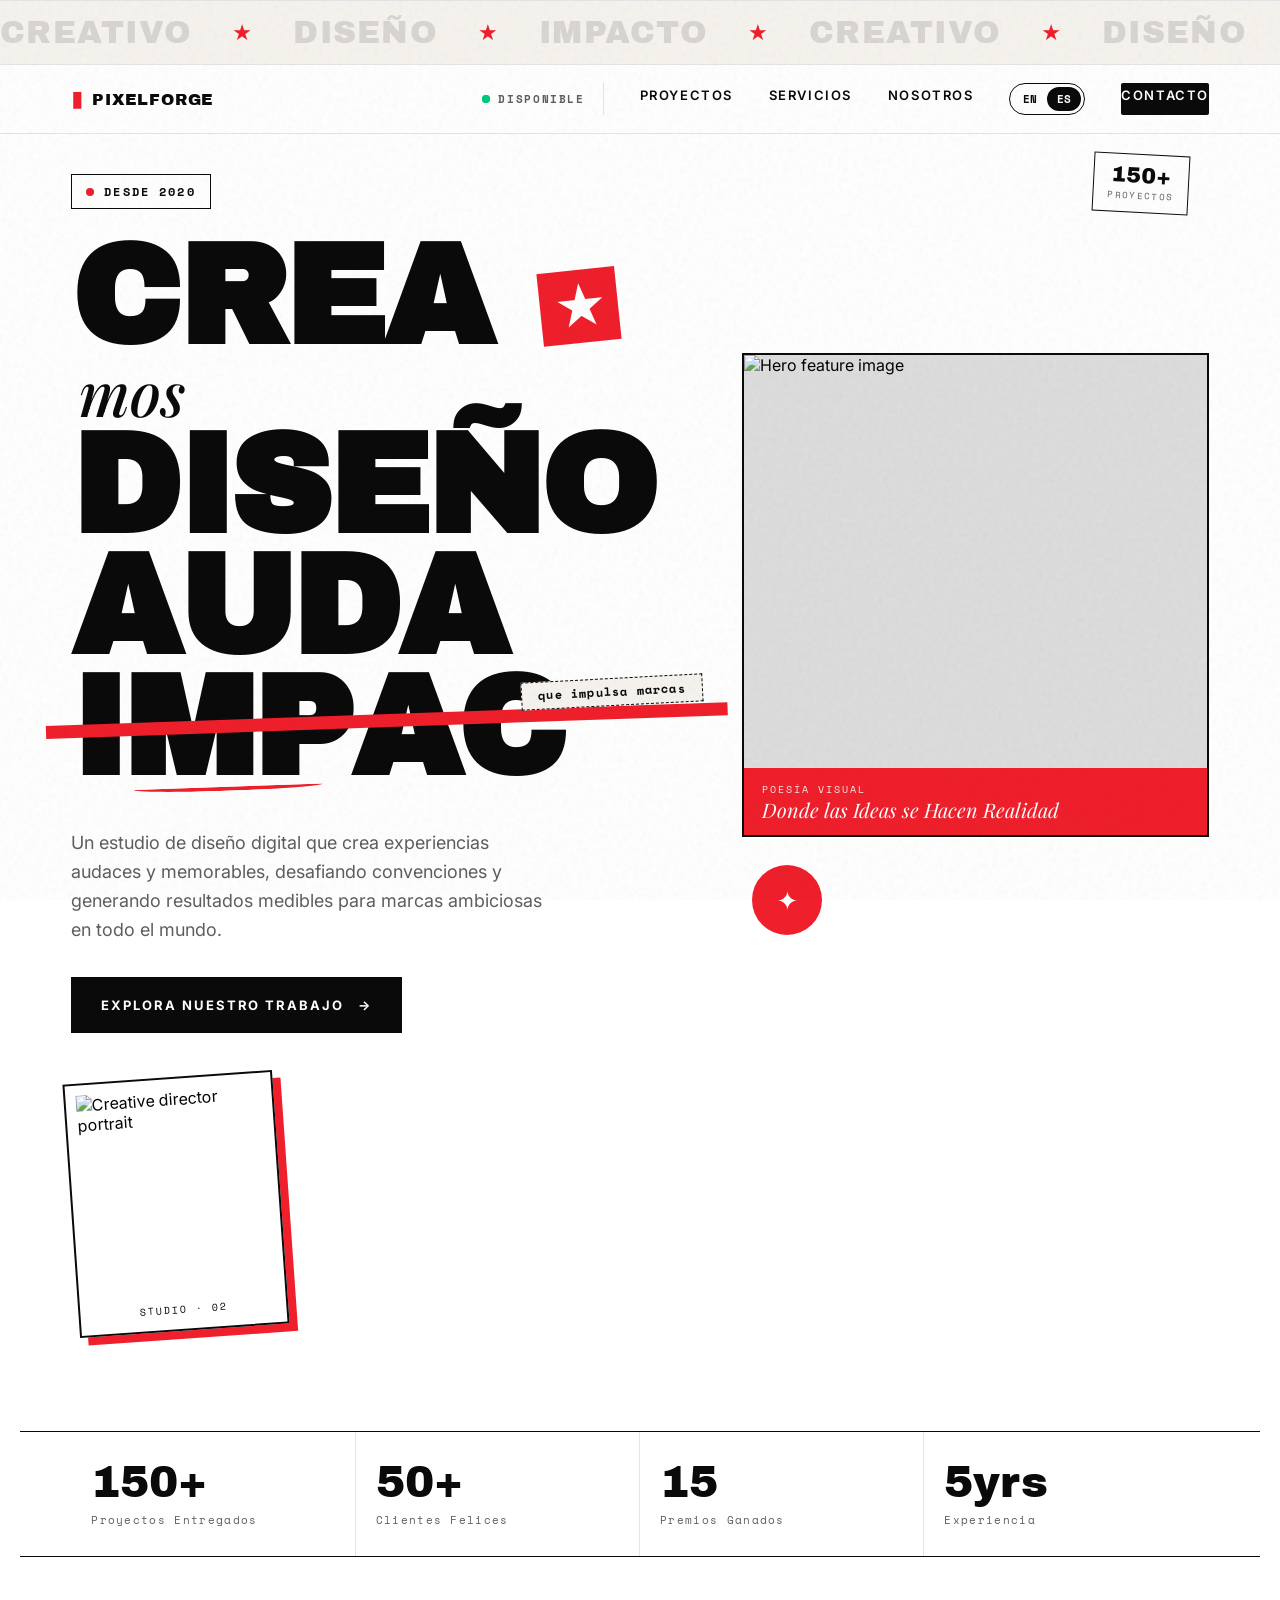
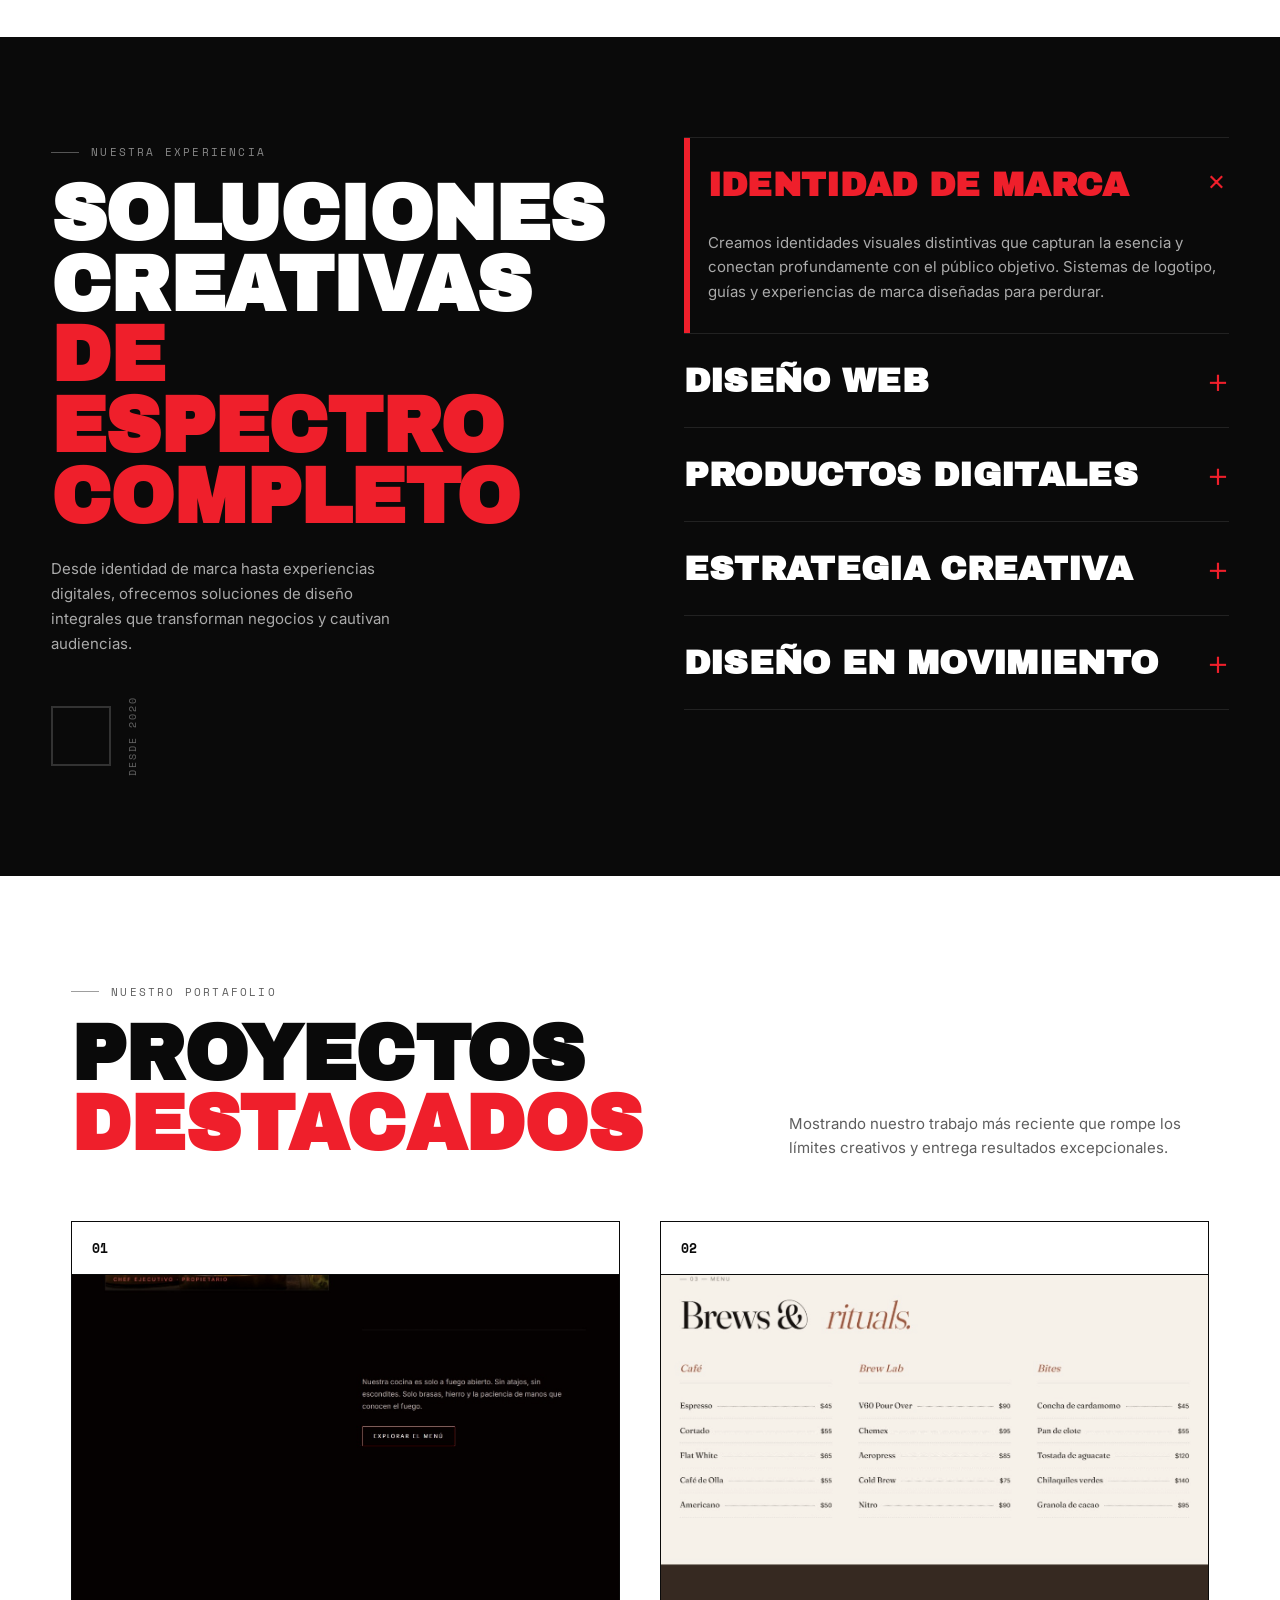
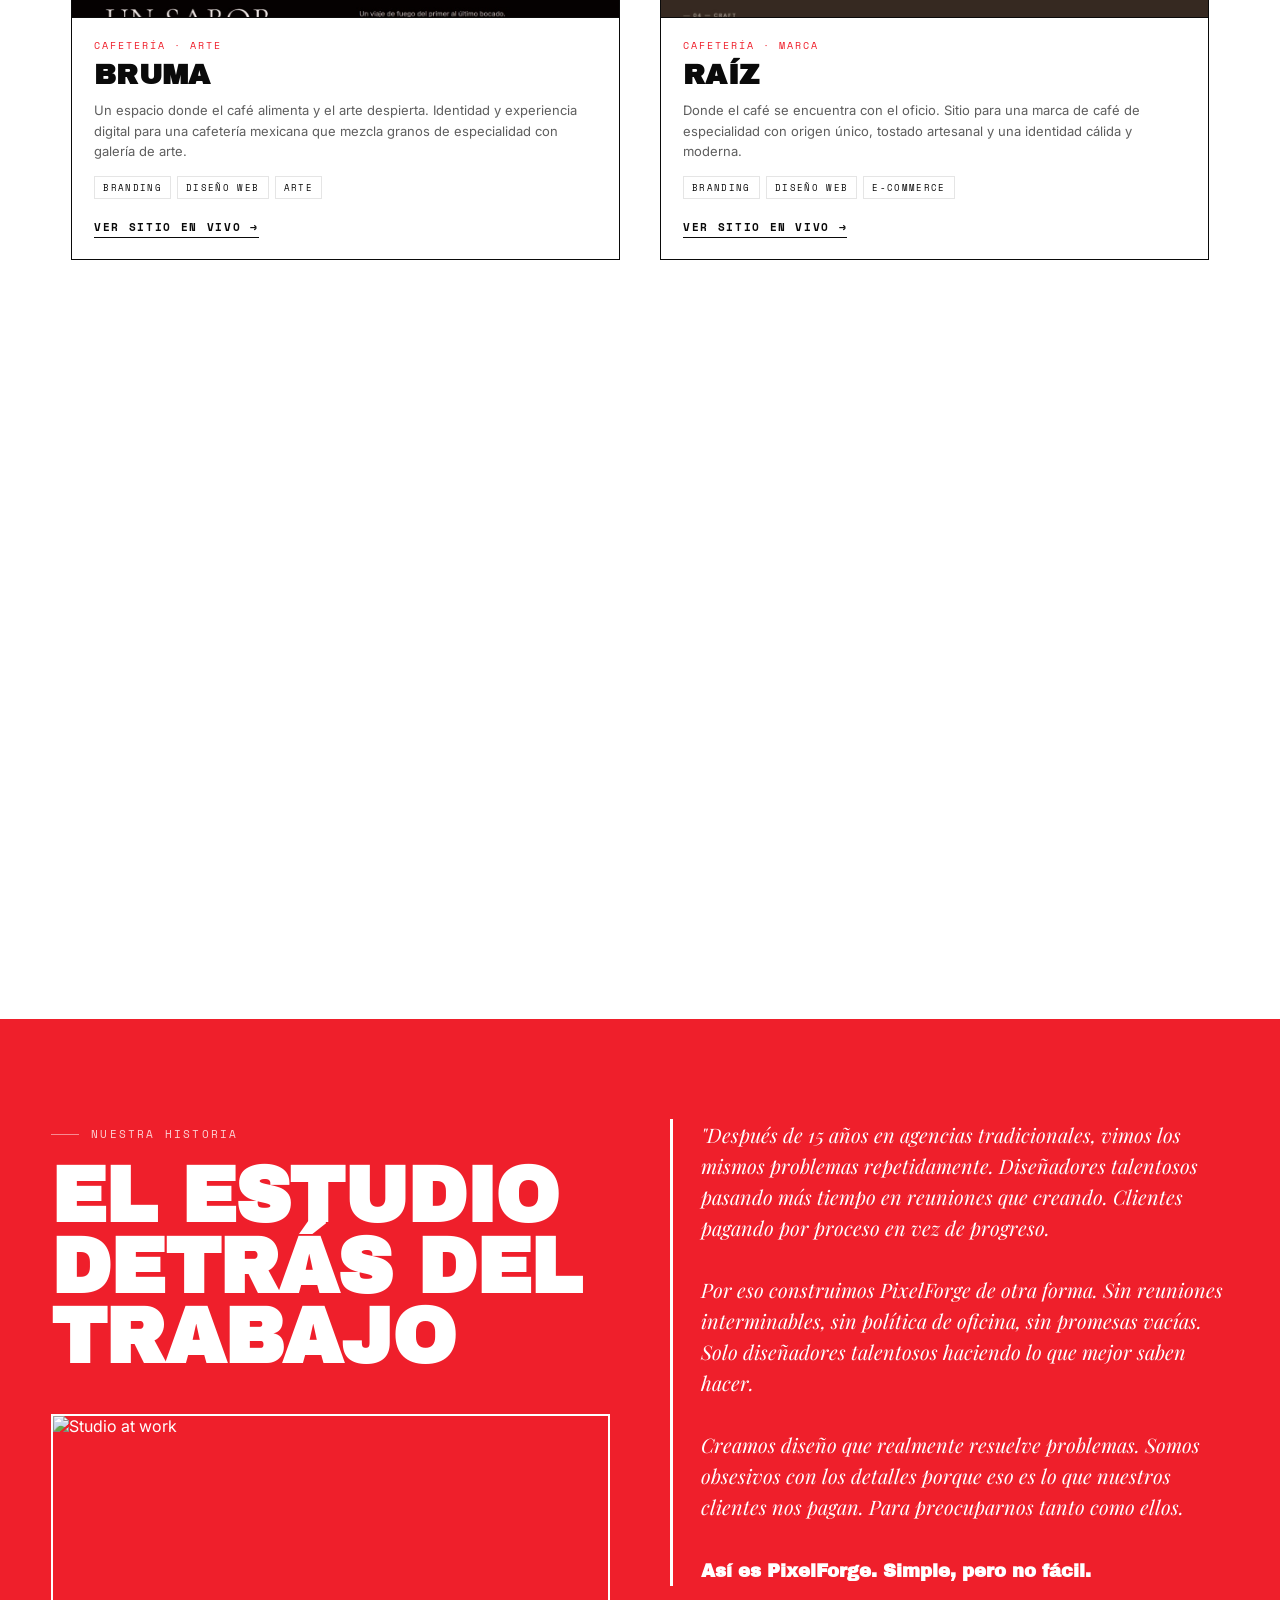
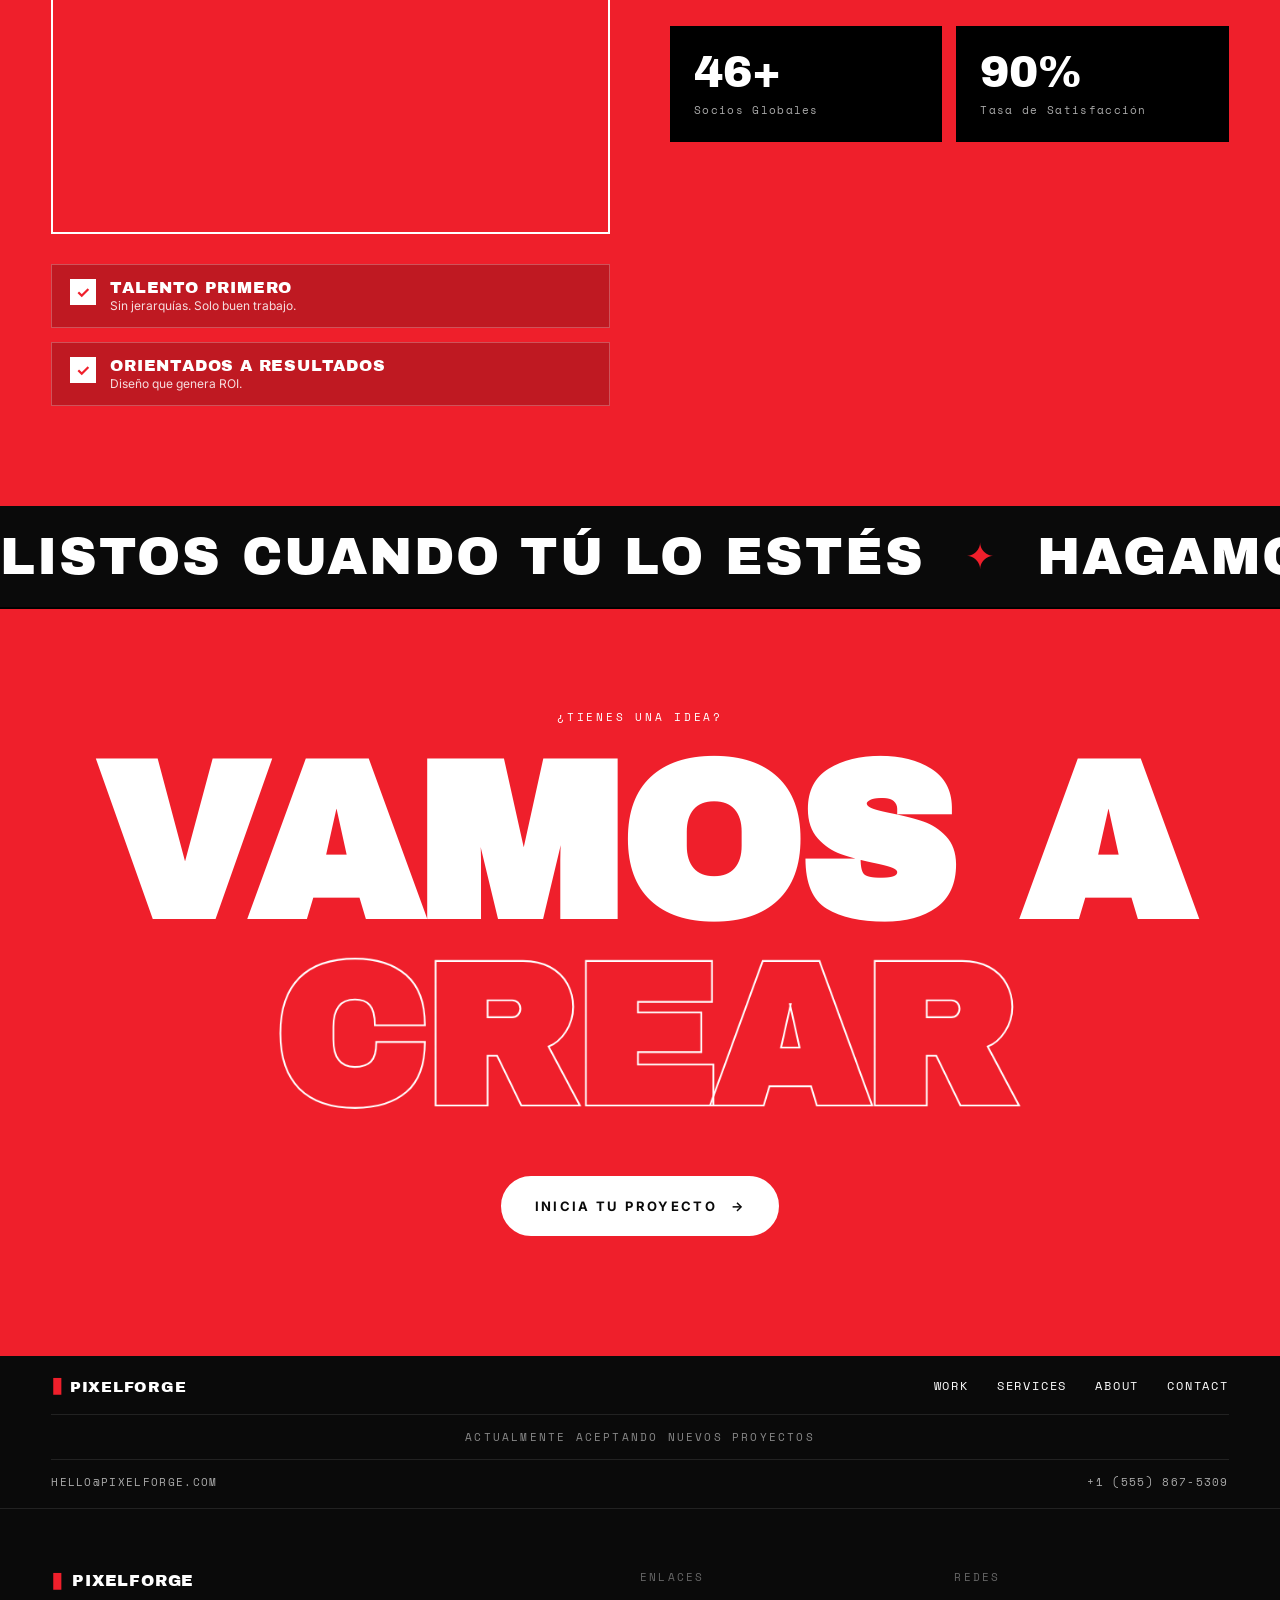
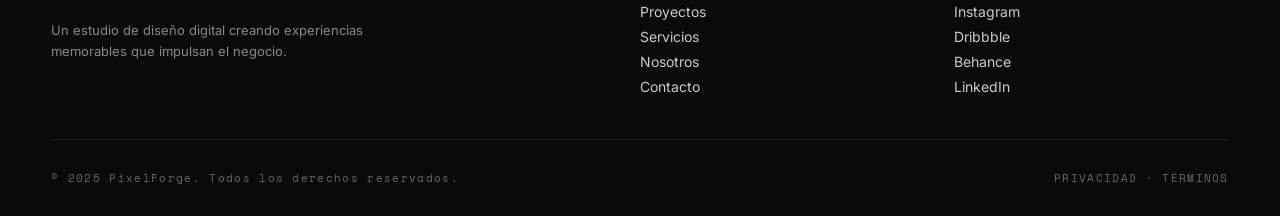
==== index.html @ 3b8f78fb "Use uploaded project images and add RAÍZ as 4th project Replaces thum.io screenshot URLs with the lo" ====
<!DOCTYPE html>
<html lang="es" translate="no">
<head>
  <meta charset="UTF-8" />
  <meta name="viewport" content="width=device-width, initial-scale=1.0" />
  <meta name="google" content="notranslate" />
  <title>PixelForge — Diseño Audaz, Impacto Real</title>
  <meta name="description" content="Un estudio de diseño digital que crea experiencias audaces y memorables, desafiando convenciones y generando resultados medibles para marcas ambiciosas en todo el mundo." />
  <link rel="preconnect" href="https://fonts.googleapis.com" />
  <link rel="preconnect" href="https://fonts.gstatic.com" crossorigin />
  <link href="https://fonts.googleapis.com/css2?family=Archivo+Black&family=Inter:wght@400;500;600;700&family=Playfair+Display:ital,wght@1,400;1,500&family=Space+Mono:wght@400;700&display=swap" rel="stylesheet" />
  <link rel="stylesheet" href="styles.css" />
</head>
<body>

  <!-- Custom cursor -->
  <div class="cursor-dot" aria-hidden="true"></div>
  <div class="cursor-ring" aria-hidden="true"></div>

  <!-- Grain overlay -->
  <div class="grain" aria-hidden="true"></div>

  <!-- Scroll progress bar -->
  <div class="scroll-progress" aria-hidden="true"></div>

  <!-- ============ MARQUEE BANNER ============ -->
  <div class="marquee">
    <div class="marquee-track">
      <span data-i18n="marquee.w1">CREATIVO</span><span class="star">★</span>
      <span data-i18n="marquee.w2">DISEÑO</span><span class="star">★</span>
      <span data-i18n="marquee.w3">IMPACTO</span><span class="star">★</span>
      <span data-i18n="marquee.w1">CREATIVO</span><span class="star">★</span>
      <span data-i18n="marquee.w2">DISEÑO</span><span class="star">★</span>
      <span data-i18n="marquee.w3">IMPACTO</span><span class="star">★</span>
      <span data-i18n="marquee.w1">CREATIVO</span><span class="star">★</span>
      <span data-i18n="marquee.w2">DISEÑO</span><span class="star">★</span>
      <span data-i18n="marquee.w3">IMPACTO</span><span class="star">★</span>
    </div>
  </div>

  <!-- ============ NAV ============ -->
  <header class="nav">
    <div class="nav-inner">
      <a href="#" class="logo">
        <span class="logo-mark">▮</span>
        <span class="logo-text">PIXELFORGE</span>
      </a>
      <nav class="nav-links">
        <span class="nav-status">
          <span class="pulse-dot"></span>
          <span data-i18n="nav.status">DISPONIBLE</span>
        </span>
        <a href="#work" data-i18n="nav.work">PROYECTOS</a>
        <a href="#services" data-i18n="nav.services">SERVICIOS</a>
        <a href="#about" data-i18n="nav.about">NOSOTROS</a>
        <div class="lang-toggle" role="group" aria-label="Language">
          <button class="lang-btn" data-lang="en">EN</button>
          <button class="lang-btn active" data-lang="es">ES</button>
        </div>
        <a href="#contact" class="nav-cta" data-i18n="nav.contact">CONTACTO</a>
      </nav>
    </div>
  </header>

  <!-- ============ HERO ============ -->
  <section class="hero">
    <div class="hero-grid">
      <div class="hero-copy">
        <div class="hero-tag">
          <span class="tag-dot"></span>
          <span data-i18n="hero.tag">DESDE 2020</span>
        </div>
        <h1 class="hero-title">
          <span class="line"><span data-i18n="hero.we">CREA</span> <span class="star-badge">★</span></span>
          <span class="line italic" data-i18n="hero.create">mos</span>
          <span class="line" data-i18n="hero.bold">DISEÑO</span>
          <span class="line"><span data-i18n="hero.desig">AUDA</span><span class="tape" data-i18n="hero.tape">que impulsa marcas</span></span>
          <span class="line strike"><span data-i18n="hero.impac">IMPAC</span><span class="underline-scribble"></span></span>
        </h1>

        <p class="hero-sub" data-i18n="hero.sub">
          Un estudio de diseño digital que crea experiencias
          audaces y memorables, desafiando convenciones y
          generando resultados medibles para marcas ambiciosas.
        </p>

        <a href="#work" class="btn-primary magnetic">
          <span data-i18n="hero.cta">EXPLORA NUESTRO TRABAJO</span>
          <span class="arrow">→</span>
        </a>

        <div class="hero-polaroid">
          <img src="https://images.unsplash.com/photo-1492562080023-ab3db95bfbce?auto=format&fit=crop&w=500&q=80" alt="Creative director portrait" />
          <span class="hero-polaroid-label">STUDIO · 02</span>
        </div>
      </div>

      <aside class="hero-side">
        <div class="projects-badge">
          <div class="badge-num">150+</div>
          <div class="badge-label" data-i18n="hero.badgeLabel">PROYECTOS</div>
        </div>

        <div class="hero-photo">
          <img src="https://i.pinimg.com/736x/0f/5b/7c/0f5b7c4be504f1fc483d20fbd36f1b43.jpg" alt="Hero feature image" />
          <div class="photo-caption">
            <div class="caption-kicker" data-i18n="hero.captionKicker">POESÍA VISUAL</div>
            <div class="caption-title" data-i18n="hero.captionTitle">Donde las Ideas se Hacen Realidad</div>
          </div>
        </div>

        <div class="hero-extras">
          <div class="hero-spin">
            <span class="spin-star">✦</span>
          </div>
        </div>
      </aside>
    </div>
  </section>

  <!-- ============ STATS ============ -->
  <section class="stats">
    <div class="stat">
      <div class="stat-num" data-count="150" data-suffix="+">0+</div>
      <div class="stat-label" data-i18n="stats.projects">Projects Delivered</div>
    </div>
    <div class="stat">
      <div class="stat-num" data-count="50" data-suffix="+">0+</div>
      <div class="stat-label" data-i18n="stats.clients">Happy Clients</div>
    </div>
    <div class="stat">
      <div class="stat-num" data-count="15" data-suffix="">0</div>
      <div class="stat-label" data-i18n="stats.awards">Awards Won</div>
    </div>
    <div class="stat">
      <div class="stat-num" data-count="5" data-suffix="yrs">0yrs</div>
      <div class="stat-label" data-i18n="stats.experience">Experience</div>
    </div>
  </section>

  <!-- ============ SERVICES ============ -->
  <section id="services" class="services">
    <div class="services-grid">
      <div class="services-head">
        <div class="section-label"><span data-i18n="services.kicker">OUR EXPERTISE</span></div>
        <h2 class="services-title">
          <span data-i18n="services.t1">FULL-</span><br/><span data-i18n="services.t2">SPECTRUM</span><br/>
          <span class="red" data-i18n="services.t3">CREATIVE</span><br/>
          <span class="red" data-i18n="services.t4">SOLUTIONS</span>
        </h2>
        <p class="services-intro" data-i18n="services.intro">
          From brand identity to digital experiences, we
          deliver end-to-end design solutions that transform
          businesses and captivate audiences.
        </p>
        <div class="services-decor">
          <div class="decor-box"></div>
          <div class="decor-label" data-i18n="services.since">SINCE 2020</div>
        </div>
      </div>

      <ul class="services-list">
        <li class="service">
          <div class="service-head">
            <h3 data-i18n="service1.name">BRAND IDENTITY</h3>
            <span class="plus">+</span>
          </div>
          <div class="service-body">
            <p data-i18n="service1.body">Creating distinctive visual identities that capture essence and resonate deeply with target audiences. Logo systems, guidelines, and brand experiences built to last.</p>
          </div>
        </li>
        <li class="service">
          <div class="service-head">
            <h3 data-i18n="service2.name">WEB DESIGN</h3>
            <span class="plus">+</span>
          </div>
          <div class="service-body">
            <p data-i18n="service2.body">Designing responsive, user-centric websites that blend aesthetics with seamless functionality. From concept to launch, optimized for every screen and engineered for speed.</p>
          </div>
        </li>
        <li class="service">
          <div class="service-head">
            <h3 data-i18n="service3.name">DIGITAL PRODUCTS</h3>
            <span class="plus">+</span>
          </div>
          <div class="service-body">
            <p data-i18n="service3.body">Building intuitive digital products that solve real problems and delight users at every touchpoint. End-to-end product design from discovery to launch.</p>
          </div>
        </li>
        <li class="service">
          <div class="service-head">
            <h3 data-i18n="service4.name">CREATIVE STRATEGY</h3>
            <span class="plus">+</span>
          </div>
          <div class="service-body">
            <p data-i18n="service4.body">Developing comprehensive strategies that align creative vision with measurable business objectives. Research, positioning, and roadmaps that actually ship.</p>
          </div>
        </li>
        <li class="service">
          <div class="service-head">
            <h3 data-i18n="service5.name">MOTION DESIGN</h3>
            <span class="plus">+</span>
          </div>
          <div class="service-body">
            <p data-i18n="service5.body">Bringing brands to life through dynamic animation and engaging visual storytelling. Microinteractions, brand films, and motion systems with purpose.</p>
          </div>
        </li>
      </ul>
    </div>
  </section>

  <!-- ============ WORK ============ -->
  <section id="work" class="work">
    <div class="work-head">
      <div>
        <div class="section-label dark"><span data-i18n="work.kicker">OUR PORTFOLIO</span></div>
        <h2 class="work-title"><span data-i18n="work.t1">SELECTED</span><br/><span class="red" data-i18n="work.t2">PROJECTS</span></h2>
      </div>
      <p class="work-intro" data-i18n="work.intro">
        Showcasing our latest work that pushed creative
        boundaries and delivered exceptional results.
      </p>
    </div>

    <div class="projects">
      <article class="project">
        <div class="project-index">01</div>
        <div class="project-thumb">
          <img src="bruma.jpeg" alt="BRUMA café y arte" />
        </div>
        <div class="project-meta">
          <div class="project-tags" data-i18n="p1.tags">CAFETERÍA · ARTE</div>
          <h3>BRUMA</h3>
          <p data-i18n="p1.body">Un espacio donde el café alimenta y el arte despierta. Identidad y experiencia digital para una cafetería mexicana que mezcla granos de especialidad con galería de arte.</p>
          <div class="project-chips" data-i18n-chips="p1.chips">
            <span>BRANDING</span><span>DISEÑO WEB</span><span>ARTE</span>
          </div>
          <a href="https://i.pinimg.com/736x/0f/5b/7c/0f5b7c4be504f1fc483d20fbd36f1b43.jpg" target="_blank" rel="noopener" class="view-case" data-i18n="project.viewCase">VER SITIO EN VIVO →</a>
        </div>
      </article>

      <article class="project">
        <div class="project-index">02</div>
        <div class="project-thumb">
          <img src="raiz.jpeg" alt="RAÍZ café de especialidad" />
        </div>
        <div class="project-meta">
          <div class="project-tags" data-i18n="p2.tags">CAFETERÍA · MARCA</div>
          <h3>RAÍZ</h3>
          <p data-i18n="p2.body">Donde el café se encuentra con el oficio. Sitio para una marca de café de especialidad con origen único, tostado artesanal y una identidad cálida y moderna.</p>
          <div class="project-chips" data-i18n-chips="p2.chips">
            <span>BRANDING</span><span>DISEÑO WEB</span><span>E-COMMERCE</span>
          </div>
          <a href="https://coffee-shops-one.vercel.app/" target="_blank" rel="noopener" class="view-case" data-i18n="project.viewCase">VER SITIO EN VIVO →</a>
        </div>
      </article>

      <article class="project">
        <div class="project-index">03</div>
        <div class="project-thumb">
          <img src="vettj.jpeg" alt="VetTJ clínica veterinaria" />
        </div>
        <div class="project-meta">
          <div class="project-tags" data-i18n="p3.tags">VETERINARIA · SALUD</div>
          <h3>VETTJ</h3>
          <p data-i18n="p3.body">La salud que tu mascota merece. Sitio para una clínica veterinaria en Tijuana con reserva de citas, perfiles de doctores y servicios bilingües.</p>
          <div class="project-chips" data-i18n-chips="p3.chips">
            <span>DISEÑO WEB</span><span>UX/UI</span><span>BILINGÜE</span>
          </div>
          <a href="https://vet-template-2.vercel.app/" target="_blank" rel="noopener" class="view-case" data-i18n="project.viewCase">VER SITIO EN VIVO →</a>
        </div>
      </article>

      <article class="project">
        <div class="project-index">04</div>
        <div class="project-thumb">
          <img src="brasa.jpeg" alt="Brasa restaurante mexicano" />
        </div>
        <div class="project-meta">
          <div class="project-tags" data-i18n="p4.tags">RESTAURANTE · GASTRONOMÍA</div>
          <h3>BRASA</h3>
          <p data-i18n="p4.body">Tradición que se encuentra con el fuego. Sitio para un restaurante de cocina mexicana al fuego, con menú, reservas y una identidad oscura y elegante.</p>
          <div class="project-chips" data-i18n-chips="p4.chips">
            <span>BRANDING</span><span>DISEÑO WEB</span><span>MENÚ</span>
          </div>
          <a href="https://restaurant-template-five-woad.vercel.app/" target="_blank" rel="noopener" class="view-case" data-i18n="project.viewCase">VER SITIO EN VIVO →</a>
        </div>
      </article>
    </div>
  </section>

  <!-- ============ ABOUT ============ -->
  <section id="about" class="about">
    <div class="about-grid">
      <div class="about-left">
        <div class="section-label light"><span data-i18n="about.kicker">OUR STORY</span></div>
        <h2 class="about-title" data-i18n-html="about.title">
          THE STUDIO<br/>BEHIND THE<br/>WORK
        </h2>
        <div class="about-image">
          <img src="https://images.unsplash.com/photo-1611224923853-80b023f02d71?auto=format&fit=crop&w=900&q=80" alt="Studio at work" />
        </div>
        <div class="about-badges">
          <div class="about-badge">
            <span class="ab-check">✓</span>
            <div>
              <div class="ab-title" data-i18n="about.b1.title">TALENT FIRST</div>
              <div class="ab-sub" data-i18n="about.b1.sub">No hierarchies. Just good work.</div>
            </div>
          </div>
          <div class="about-badge">
            <span class="ab-check">✓</span>
            <div>
              <div class="ab-title" data-i18n="about.b2.title">RESULTS DRIVEN</div>
              <div class="ab-sub" data-i18n="about.b2.sub">Design that delivers ROI.</div>
            </div>
          </div>
        </div>
      </div>

      <div class="about-right">
        <blockquote class="about-quote" data-i18n-html="about.quote">
          "After 15 years in traditional agencies, we saw the same problems repeatedly. Talented designers spending more time in meetings than creating. Clients paying for process instead of progress.
          <br/><br/>
          So we built PixelForge differently. No endless meetings, no office politics, no pitches that promise everything. Just talented designers doing what they do best.
          <br/><br/>
          We create design that actually solves problems. We're obsessive about the details because that's what our clients pay us for. To care as much as they do.
          <br/><br/>
          <strong>That's the PixelForge way. Simple, but not easy.</strong>
        </blockquote>

        <div class="about-stats">
          <div class="about-stat">
            <div class="as-num" data-count="50" data-suffix="+">0+</div>
            <div class="as-label" data-i18n="about.s1">Global Partners</div>
          </div>
          <div class="about-stat">
            <div class="as-num" data-count="98" data-suffix="%">0%</div>
            <div class="as-label" data-i18n="about.s2">Satisfaction Rate</div>
          </div>
        </div>
      </div>
    </div>
  </section>

  <!-- Secondary marquee -->
  <div class="marquee marquee-dark">
    <div class="marquee-track">
      <span data-i18n="marquee2.w1">READY WHEN YOU ARE</span><span class="star">✦</span>
      <span data-i18n="marquee2.w2">LET'S MAKE SOMETHING</span><span class="star">✦</span>
      <span data-i18n="marquee2.w3">BUILT DIFFERENT</span><span class="star">✦</span>
      <span data-i18n="marquee2.w1">READY WHEN YOU ARE</span><span class="star">✦</span>
      <span data-i18n="marquee2.w2">LET'S MAKE SOMETHING</span><span class="star">✦</span>
      <span data-i18n="marquee2.w3">BUILT DIFFERENT</span><span class="star">✦</span>
    </div>
  </div>

  <!-- ============ CTA ============ -->
  <section id="contact" class="cta">
    <div class="cta-kicker" data-i18n="cta.kicker">GOT AN IDEA?</div>
    <h2 class="cta-title">
      <span data-i18n="cta.w1">LET'S</span><br/>
      <span class="cta-outline" data-i18n="cta.w2">CREATE</span>
    </h2>
    <a href="mailto:hello@pixelforge.com" class="cta-pill magnetic">
      <span data-i18n="cta.btn">START YOUR PROJECT</span>
      <span class="arrow">→</span>
    </a>
  </section>

  <!-- ============ MID-BAR NAV ============ -->
  <div class="midbar">
    <div class="midbar-inner">
      <div class="midbar-logo">
        <span class="logo-mark">▮</span> PIXELFORGE
      </div>
      <div class="midbar-links">
        <a href="#work">WORK</a>
        <a href="#services">SERVICES</a>
        <a href="#about">ABOUT</a>
        <a href="#contact">CONTACT</a>
      </div>
    </div>
    <div class="midbar-sub">
      <span data-i18n="midbar.sub">WE'RE CURRENTLY ACCEPTING NEW PROJECTS</span>
    </div>
    <div class="midbar-meta">
      <span>HELLO@PIXELFORGE.COM</span>
      <span>+1 (555) 867-5309</span>
    </div>
  </div>

  <!-- ============ FOOTER ============ -->
  <footer class="footer">
    <div class="footer-grid">
      <div class="footer-brand">
        <div class="logo"><span class="logo-mark">▮</span> PIXELFORGE</div>
        <p data-i18n="footer.desc">A digital design studio crafting memorable experiences that drive business forward.</p>
      </div>
      <div class="footer-col">
        <h4 data-i18n="footer.links">LINKS</h4>
        <a href="#work" data-i18n="footer.work">Work</a>
        <a href="#services" data-i18n="footer.services">Services</a>
        <a href="#about" data-i18n="footer.about">About</a>
        <a href="#contact" data-i18n="footer.contact">Contact</a>
      </div>
      <div class="footer-col">
        <h4 data-i18n="footer.social">SOCIAL</h4>
        <a href="#">Instagram</a>
        <a href="#">Dribbble</a>
        <a href="#">Behance</a>
        <a href="#">LinkedIn</a>
      </div>
    </div>
    <div class="footer-bottom">
      <span data-i18n="footer.copy">© 2025 PixelForge. All rights reserved.</span>
      <span data-i18n="footer.legal">PRIVACY · TERMS</span>
    </div>
  </footer>

  <script src="script.js"></script>
</body>
</html>
---- styles.css ----
/* ========= RESET & TOKENS ========= */
*, *::before, *::after { box-sizing: border-box; }
html, body { margin: 0; padding: 0; }

:root {
  --bg: #ffffff;
  --ink: #0a0a0a;
  --ink-2: #1a1a1a;
  --muted: #5e5e5e;
  --line: #e5e5e5;
  --red: #ef1f2b;
  --red-dark: #c91621;
  --black: #0a0a0a;
  --cream: #f6f3ee;

  --f-display: "Archivo Black", Impact, system-ui, sans-serif;
  --f-serif: "Playfair Display", Georgia, serif;
  --f-body: "Inter", system-ui, -apple-system, sans-serif;
  --f-mono: "Space Mono", ui-monospace, monospace;

  --container: 1240px;
  --pad: clamp(20px, 4vw, 64px);
}

body {
  font-family: var(--f-body);
  color: var(--ink);
  background: var(--bg);
  -webkit-font-smoothing: antialiased;
  text-rendering: optimizeLegibility;
  overflow-x: hidden;
}

::selection { background: var(--red); color: #fff; }

/* ========= GRAIN OVERLAY ========= */
.grain {
  pointer-events: none;
  position: fixed;
  inset: 0;
  z-index: 9998;
  opacity: 0.08;
  mix-blend-mode: multiply;
  background-image: url("data:image/svg+xml,%3Csvg viewBox='0 0 200 200' xmlns='http://www.w3.org/2000/svg'%3E%3Cfilter id='n'%3E%3CfeTurbulence type='fractalNoise' baseFrequency='0.9' numOctaves='3' stitchTiles='stitch'/%3E%3C/filter%3E%3Crect width='100%25' height='100%25' filter='url(%23n)'/%3E%3C/svg%3E");
}

/* ========= CUSTOM CURSOR ========= */
.cursor-dot,
.cursor-ring {
  position: fixed;
  top: 0; left: 0;
  pointer-events: none;
  z-index: 9999;
  transform: translate(-50%, -50%);
  transition: opacity 0.2s;
  opacity: 0;
}
.cursor-dot {
  width: 6px; height: 6px;
  background: var(--red);
  border-radius: 50%;
  transition: width 0.2s, height 0.2s, background 0.2s, opacity 0.2s;
}
.cursor-ring {
  width: 36px; height: 36px;
  border: 1.5px solid var(--ink);
  border-radius: 50%;
  transition: transform 0.15s ease-out, width 0.25s, height 0.25s, border-color 0.25s, background 0.25s, opacity 0.2s;
}
body.cursor-ready .cursor-dot,
body.cursor-ready .cursor-ring { opacity: 1; }
.cursor-ring.is-hover {
  width: 60px; height: 60px;
  background: rgba(239, 31, 43, 0.08);
  border-color: var(--red);
  mix-blend-mode: multiply;
}
.cursor-ring.is-dark { border-color: #fff; }
@media (hover: none), (pointer: coarse) {
  .cursor-dot, .cursor-ring { display: none; }
}

/* ========= SCROLL PROGRESS ========= */
.scroll-progress {
  position: fixed;
  top: 0; left: 0;
  height: 3px;
  width: 0%;
  background: var(--red);
  z-index: 10000;
  transition: width 0.1s linear;
}

img { max-width: 100%; display: block; }
a { color: inherit; text-decoration: none; }
button { font-family: inherit; cursor: pointer; }

/* ========= MARQUEE ========= */
.marquee {
  background: var(--cream);
  overflow: hidden;
  border-bottom: 1px solid var(--line);
  border-top: 1px solid var(--line);
  padding: 14px 0;
}
.marquee-dark {
  background: var(--black);
  border: none;
  padding: 22px 0;
}
.marquee-dark .marquee-track {
  color: #fff;
  font-size: 52px;
  animation-duration: 40s;
}
.marquee-dark .marquee-track .star { color: var(--red); font-size: 36px; }
.marquee-track {
  display: flex;
  gap: 40px;
  white-space: nowrap;
  animation: scroll 30s linear infinite;
  font-family: var(--f-display);
  font-size: 32px;
  letter-spacing: 0.04em;
  color: rgba(10, 10, 10, 0.12);
  will-change: transform;
}
.marquee-track .star { color: var(--red); font-size: 22px; align-self: center; }
@keyframes scroll {
  from { transform: translateX(0); }
  to { transform: translateX(-50%); }
}

/* ========= NAV ========= */
.nav {
  position: sticky;
  top: 0;
  background: var(--bg);
  z-index: 100;
  border-bottom: 1px solid var(--line);
}
.nav-inner {
  max-width: var(--container);
  margin: 0 auto;
  padding: 18px var(--pad);
  display: flex;
  align-items: center;
  justify-content: space-between;
}
.logo {
  display: inline-flex;
  align-items: center;
  gap: 8px;
  font-family: var(--f-display);
  font-size: 16px;
  letter-spacing: 0.05em;
}
.logo-mark { color: var(--red); font-size: 22px; line-height: 1; }
.nav-links {
  display: flex;
  gap: 36px;
  font-size: 13px;
  font-weight: 600;
  letter-spacing: 0.12em;
}
.nav-links a { position: relative; padding: 4px 0; }
.nav-links a:not(.nav-cta):hover::after {
  content: "";
  position: absolute;
  left: 0; right: 0; bottom: -2px;
  height: 2px; background: var(--red);
}
.nav-cta {
  background: var(--ink);
  color: #fff;
  padding: 10px 18px;
  border-radius: 2px;
  transition: background 0.2s;
}
.nav-cta:hover { background: var(--red); }
.nav-status {
  display: inline-flex;
  align-items: center;
  gap: 8px;
  font-family: var(--f-mono);
  font-size: 11px;
  letter-spacing: 0.15em;
  color: var(--muted);
  padding-right: 18px;
  border-right: 1px solid var(--line);
}
.lang-toggle {
  display: inline-flex;
  align-items: center;
  gap: 0;
  border: 1.5px solid var(--ink);
  padding: 3px;
  border-radius: 999px;
  font-family: var(--f-mono);
  font-size: 11px;
  letter-spacing: 0.12em;
  background: #fff;
  cursor: pointer;
  transition: transform 0.2s;
}
.lang-toggle:hover { transform: scale(1.05); }
.lang-btn {
  background: transparent;
  border: none;
  color: var(--ink);
  padding: 4px 10px;
  border-radius: 999px;
  font: inherit;
  cursor: pointer;
  transition: background 0.25s, color 0.25s;
}
.lang-btn.active {
  background: var(--ink);
  color: #fff;
}
.pulse-dot {
  width: 8px; height: 8px;
  background: #00c97e;
  border-radius: 50%;
  position: relative;
  flex-shrink: 0;
}
.pulse-dot::after {
  content: "";
  position: absolute;
  inset: 0;
  border-radius: 50%;
  background: #00c97e;
  animation: pulse 2s infinite;
}
@keyframes pulse {
  0% { transform: scale(1); opacity: 0.8; }
  100% { transform: scale(2.6); opacity: 0; }
}

/* ========= HERO ========= */
.hero {
  padding: 40px var(--pad) 100px;
  max-width: var(--container);
  margin: 0 auto;
  position: relative;
}
.hero-grid {
  display: grid;
  grid-template-columns: minmax(0, 1.15fr) minmax(0, 0.85fr);
  gap: 40px;
  align-items: start;
}
.hero-copy {
  position: relative;
  z-index: 2;
  min-width: 0;
}
.hero-tag {
  display: inline-flex;
  align-items: center;
  gap: 10px;
  border: 1px solid var(--ink);
  padding: 8px 14px;
  font-family: var(--f-mono);
  font-size: 12px;
  letter-spacing: 0.18em;
  margin-bottom: 28px;
  font-weight: 700;
}
.tag-dot {
  width: 8px; height: 8px;
  background: var(--red);
  border-radius: 50%;
  display: inline-block;
}
.hero-title {
  font-family: var(--f-display);
  font-size: clamp(64px, 11vw, 158px);
  line-height: 0.86;
  letter-spacing: -0.025em;
  margin: 0 0 40px;
  color: var(--ink);
  overflow-wrap: break-word;
  word-break: normal;
}
.hero-title .line { display: block; position: relative; }
.hero-title .italic {
  font-family: var(--f-serif);
  font-style: italic;
  font-weight: 500;
  font-size: 0.44em;
  margin-left: 0.12em;
  color: var(--ink);
  line-height: 1.1;
  letter-spacing: 0;
}
.star-badge {
  display: inline-block;
  background: var(--red);
  color: #fff;
  font-size: 0.42em;
  padding: 0.12em 0.24em;
  margin-left: 0.12em;
  vertical-align: middle;
  line-height: 1;
  transform: rotate(-6deg);
}
.tape {
  display: inline-block;
  position: absolute;
  top: 108%;
  right: 0;
  background: var(--cream);
  padding: 6px 16px;
  font-family: var(--f-mono);
  font-size: 12px;
  letter-spacing: 0.1em;
  transform: rotate(-3deg);
  border: 1px dashed var(--ink);
  white-space: nowrap;
  font-weight: 700;
  z-index: 3;
  line-height: 1.2;
}
.strike { position: relative; }
.strike::after {
  content: "";
  position: absolute;
  left: -4%;
  right: -4%;
  top: 48%;
  height: 0.09em;
  min-height: 8px;
  background: var(--red);
  transform: rotate(-2deg);
  z-index: 1;
}
.underline-scribble {
  position: absolute;
  left: 10%;
  bottom: -4%;
  width: 30%;
  height: 8px;
  border-bottom: 4px solid var(--red);
  border-radius: 50%;
  transform: rotate(-2deg);
}
.hero-sub {
  max-width: 480px;
  font-size: 18px;
  line-height: 1.6;
  color: var(--muted);
  margin: 0 0 32px;
}
.btn-primary {
  display: inline-flex;
  align-items: center;
  gap: 14px;
  background: var(--ink);
  color: #fff;
  padding: 18px 28px;
  font-weight: 700;
  font-size: 13px;
  letter-spacing: 0.15em;
  border: 2px solid var(--ink);
  position: relative;
  overflow: hidden;
  transition: color 0.3s, border-color 0.3s;
  z-index: 1;
}
.btn-primary::before {
  content: "";
  position: absolute;
  inset: 0;
  background: var(--red);
  transform: translateY(100%);
  transition: transform 0.35s cubic-bezier(.2,.8,.2,1);
  z-index: -1;
}
.btn-primary:hover { border-color: var(--red); }
.btn-primary:hover::before { transform: translateY(0); }
.btn-primary .arrow { transition: transform 0.25s cubic-bezier(.2,.8,.2,1); }
.btn-primary:hover .arrow { transform: translateX(6px) rotate(-3deg); }

/* ===== Hero Right ===== */
.hero-side {
  position: relative;
  display: grid;
  grid-template-columns: 1fr;
  gap: 24px;
  padding-bottom: 40px;
}
.projects-badge {
  position: absolute;
  top: -20px;
  right: 20px;
  z-index: 3;
  background: #fff;
  border: 1.5px solid var(--ink);
  padding: 10px 14px;
  text-align: center;
  transform: rotate(3deg);
}
.badge-num {
  font-family: var(--f-display);
  font-size: 22px;
  line-height: 1;
}
.badge-label {
  font-family: var(--f-mono);
  font-size: 9px;
  letter-spacing: 0.15em;
  margin-top: 2px;
  color: var(--muted);
}
.hero-photo {
  position: relative;
  border: 2px solid var(--ink);
  overflow: hidden;
  background: #ddd;
  margin-top: clamp(80px, 14vw, 180px);
}
.hero-photo img {
  width: 100%;
  height: 480px;
  object-fit: cover;
  filter: grayscale(0.15) contrast(1.05);
  animation: kenBurns 14s ease-in-out infinite alternate;
}
@keyframes kenBurns {
  from { transform: scale(1) translate(0, 0); }
  to { transform: scale(1.06) translate(-1%, -1%); }
}
.photo-caption {
  position: absolute;
  bottom: 0;
  left: 0;
  right: 0;
  background: var(--red);
  color: #fff;
  padding: 14px 18px;
}
.caption-kicker {
  font-family: var(--f-mono);
  font-size: 10px;
  letter-spacing: 0.2em;
  opacity: 0.9;
  margin-bottom: 2px;
}
.caption-title {
  font-family: var(--f-serif);
  font-style: italic;
  font-size: 20px;
  line-height: 1.1;
}
.hero-extras {
  display: flex;
  align-items: flex-end;
  gap: 20px;
  padding-left: 10px;
  margin-top: 4px;
}
.hero-thumb {
  width: 150px;
  height: 190px;
  border: 2px solid var(--ink);
  transform: rotate(-5deg);
  overflow: hidden;
  background: #eee;
  box-shadow: 6px 6px 0 var(--ink);
  flex-shrink: 0;
}
.hero-thumb img { width: 100%; height: 100%; object-fit: cover; }
.hero-spin {
  width: 70px;
  height: 70px;
  background: var(--red);
  border-radius: 50%;
  display: grid;
  place-items: center;
  color: #fff;
  font-size: 26px;
  animation: spin 8s linear infinite;
  flex-shrink: 0;
  margin-bottom: 8px;
}
@keyframes spin { to { transform: rotate(360deg); } }

/* ========= HERO POLAROID ========= */
.hero-polaroid {
  margin-top: 44px;
  width: 210px;
  padding: 10px 10px 40px;
  background: #fff;
  border: 2px solid var(--ink);
  box-shadow: 8px 8px 0 var(--red);
  transform: rotate(-4deg);
  position: relative;
  transition: transform 0.4s cubic-bezier(.2,.8,.2,1), box-shadow 0.4s;
}
.hero-polaroid:hover {
  transform: rotate(-1deg) translate(-4px, -4px);
  box-shadow: 12px 12px 0 var(--red);
}
.hero-polaroid img {
  width: 100%;
  height: 200px;
  object-fit: cover;
  display: block;
  filter: grayscale(0.15) contrast(1.05);
}
.hero-polaroid-label {
  position: absolute;
  bottom: 12px;
  left: 0;
  right: 0;
  text-align: center;
  font-family: var(--f-mono);
  font-size: 10px;
  letter-spacing: 0.2em;
  color: var(--ink);
}

/* ========= STATS ========= */
.stats {
  max-width: var(--container);
  margin: 0 auto 80px;
  padding: 0 var(--pad);
  display: grid;
  grid-template-columns: repeat(4, 1fr);
  border-top: 1px solid var(--ink);
  border-bottom: 1px solid var(--ink);
}
.stat {
  padding: 28px 20px;
  border-right: 1px solid var(--line);
  text-align: left;
}
.stat:last-child { border-right: none; }
.stat-num {
  font-family: var(--f-display);
  font-size: 44px;
  line-height: 1;
}
.stat-label {
  font-family: var(--f-mono);
  font-size: 11px;
  letter-spacing: 0.12em;
  color: var(--muted);
  margin-top: 8px;
}

/* ========= SERVICES ========= */
.services {
  background: var(--black);
  color: #fff;
  padding: 100px var(--pad);
}
.services-grid {
  max-width: var(--container);
  margin: 0 auto;
  display: grid;
  grid-template-columns: 1fr 1.3fr;
  gap: 80px;
  align-items: start;
}
.section-label {
  font-family: var(--f-mono);
  font-size: 11px;
  letter-spacing: 0.2em;
  color: #888;
  margin-bottom: 20px;
}
.section-label.dark { color: var(--muted); }
.section-label.light { color: rgba(255,255,255,0.8); }
.services-title {
  font-family: var(--f-display);
  font-size: clamp(44px, 6vw, 80px);
  line-height: 0.92;
  margin: 0 0 24px;
  letter-spacing: -0.01em;
}
.services-title .red { color: var(--red); }
.services-intro {
  color: #aaa;
  font-size: 15px;
  line-height: 1.65;
  max-width: 360px;
  margin: 0 0 40px;
}
.services-decor {
  display: flex;
  align-items: center;
  gap: 14px;
  margin-top: 40px;
}
.decor-box {
  width: 60px; height: 60px;
  border: 2px solid #333;
}
.decor-label {
  font-family: var(--f-mono);
  font-size: 10px;
  letter-spacing: 0.2em;
  color: #666;
  writing-mode: vertical-rl;
  transform: rotate(180deg);
}
.services-list {
  list-style: none;
  margin: 0;
  padding: 0;
  border-top: 1px solid #222;
}
.service {
  border-bottom: 1px solid #222;
  cursor: pointer;
  overflow: hidden;
  position: relative;
  transition: background 0.3s;
}
.service::before {
  content: "";
  position: absolute;
  left: 0; top: 0; bottom: 0;
  width: 0;
  background: var(--red);
  transition: width 0.35s cubic-bezier(.2,.8,.2,1);
  z-index: 0;
}
.service:hover::before,
.service.is-open::before { width: 6px; }
.service-head {
  display: flex;
  justify-content: space-between;
  align-items: center;
  padding: 28px 0;
  position: relative;
  z-index: 1;
  transition: padding-left 0.3s;
}
.service:hover .service-head,
.service.is-open .service-head { padding-left: 24px; }
.service h3 {
  font-family: var(--f-display);
  font-size: clamp(24px, 3vw, 34px);
  margin: 0;
  letter-spacing: 0.01em;
  transition: color 0.25s, transform 0.3s;
}
.service:hover h3 { color: var(--red); }
.service.is-open h3 { color: var(--red); }
.service .plus {
  color: var(--red);
  font-size: 36px;
  font-weight: 300;
  transition: transform 0.4s cubic-bezier(.2,.8,.2,1);
  line-height: 1;
  display: inline-block;
}
.service.is-open .plus { transform: rotate(135deg); }
.service-body {
  max-height: 0;
  overflow: hidden;
  transition: max-height 0.5s cubic-bezier(.2,.8,.2,1), padding 0.35s;
  padding-left: 24px;
  position: relative;
  z-index: 1;
}
.service.is-open .service-body {
  max-height: 220px;
  padding-bottom: 28px;
}
.service p {
  color: #aaa;
  font-size: 15px;
  line-height: 1.65;
  margin: 0;
  max-width: 560px;
}

/* ========= WORK ========= */
.work {
  padding: 100px var(--pad);
  max-width: var(--container);
  margin: 0 auto;
}
.work-head {
  display: grid;
  grid-template-columns: 1fr 1fr;
  gap: 60px;
  align-items: end;
  margin-bottom: 60px;
}
.work-title {
  font-family: var(--f-display);
  font-size: clamp(44px, 6vw, 80px);
  line-height: 0.92;
  margin: 0;
  letter-spacing: -0.01em;
}
.work-title .red { color: var(--red); }
.work-intro {
  font-size: 15px;
  line-height: 1.65;
  color: var(--muted);
  margin: 0;
  max-width: 420px;
  justify-self: end;
}
.projects {
  display: grid;
  grid-template-columns: 1fr 1fr;
  gap: 40px;
}
.project {
  border: 1.5px solid var(--ink);
  background: #fff;
  display: flex;
  flex-direction: column;
  transition: transform 0.4s cubic-bezier(.2,.8,.2,1), box-shadow 0.4s;
  position: relative;
}
.project:hover {
  transform: translate(-6px, -6px);
  box-shadow: 10px 10px 0 var(--red);
}
.project-index {
  font-family: var(--f-mono);
  font-size: 13px;
  padding: 16px 20px;
  border-bottom: 1px solid var(--ink);
  font-weight: 700;
}
.project-thumb {
  aspect-ratio: 16 / 10;
  overflow: hidden;
  background: #111;
  position: relative;
}
.project-thumb img {
  width: 100%; height: 100%;
  object-fit: cover;
  transition: transform 0.7s cubic-bezier(.2,.8,.2,1), filter 0.5s;
  filter: grayscale(0.3) contrast(1.03);
}
.project:hover .project-thumb img {
  transform: scale(1.06);
  filter: grayscale(0) contrast(1);
}
.project-thumb::after {
  content: "VIEW PROJECT →";
  position: absolute;
  inset: auto 0 0 0;
  padding: 14px 18px;
  background: var(--red);
  color: #fff;
  font-family: var(--f-mono);
  font-size: 11px;
  letter-spacing: 0.2em;
  transform: translateY(100%);
  transition: transform 0.35s cubic-bezier(.2,.8,.2,1);
}
.project:hover .project-thumb::after { transform: translateY(0); }
.project-meta {
  padding: 20px 22px 24px;
  border-top: 1px solid var(--ink);
}
.project-tags {
  font-family: var(--f-mono);
  font-size: 10px;
  letter-spacing: 0.2em;
  color: var(--red);
  margin-bottom: 6px;
}
.project-meta h3 {
  font-family: var(--f-display);
  font-size: 28px;
  margin: 0 0 10px;
  letter-spacing: 0.01em;
}
.project-meta p {
  font-size: 13px;
  line-height: 1.6;
  color: var(--muted);
  margin: 0 0 14px;
}
.project-chips {
  display: flex;
  flex-wrap: wrap;
  gap: 6px;
  margin-bottom: 16px;
}
.project-chips span {
  font-family: var(--f-mono);
  font-size: 9px;
  letter-spacing: 0.15em;
  padding: 4px 8px;
  border: 1px solid var(--line);
  color: var(--ink);
}
.view-case {
  font-family: var(--f-mono);
  font-size: 11px;
  letter-spacing: 0.15em;
  font-weight: 700;
  border-bottom: 1.5px solid var(--ink);
  padding-bottom: 2px;
}
.view-case:hover { color: var(--red); border-color: var(--red); }

/* ========= ABOUT ========= */
.about {
  background: var(--red);
  color: #fff;
  padding: 100px var(--pad);
}
.about-grid {
  max-width: var(--container);
  margin: 0 auto;
  display: grid;
  grid-template-columns: 1fr 1fr;
  gap: 60px;
  align-items: start;
}
.about-title {
  font-family: var(--f-display);
  font-size: clamp(44px, 6vw, 80px);
  line-height: 0.92;
  margin: 0 0 40px;
  letter-spacing: -0.01em;
}
.about-image {
  margin-bottom: 30px;
  border: 2px solid #fff;
  overflow: hidden;
}
.about-image img {
  width: 100%;
  aspect-ratio: 4 / 3;
  object-fit: cover;
  filter: grayscale(0.2);
}
.about-badges {
  display: grid;
  gap: 14px;
}
.about-badge {
  display: flex;
  align-items: flex-start;
  gap: 14px;
  background: rgba(0,0,0,0.2);
  padding: 14px 18px;
  border: 1px solid rgba(255,255,255,0.25);
}
.ab-check {
  background: #fff;
  color: var(--red);
  width: 26px; height: 26px;
  display: grid; place-items: center;
  font-weight: 700;
  flex-shrink: 0;
}
.ab-title {
  font-family: var(--f-display);
  font-size: 16px;
  letter-spacing: 0.05em;
}
.ab-sub {
  font-size: 12px;
  opacity: 0.85;
  margin-top: 2px;
}
.about-quote {
  font-family: var(--f-serif);
  font-style: italic;
  font-size: 20px;
  line-height: 1.55;
  margin: 0 0 40px;
  padding-left: 28px;
  border-left: 3px solid #fff;
}
.about-quote strong { font-style: normal; font-family: var(--f-display); font-size: 18px; }
.about-stats {
  display: grid;
  grid-template-columns: 1fr 1fr;
  gap: 14px;
}
.about-stat {
  background: #000;
  color: #fff;
  padding: 24px;
}
.as-num {
  font-family: var(--f-display);
  font-size: 44px;
  line-height: 1;
}
.as-label {
  font-family: var(--f-mono);
  font-size: 11px;
  letter-spacing: 0.12em;
  color: #aaa;
  margin-top: 8px;
}

/* ========= CTA ========= */
.cta {
  background: var(--red);
  color: #fff;
  padding: 100px var(--pad) 120px;
  text-align: center;
  border-top: 2px solid #000;
}
.cta-kicker {
  font-family: var(--f-mono);
  font-size: 11px;
  letter-spacing: 0.25em;
  margin-bottom: 24px;
}
.cta-title {
  font-family: var(--f-display);
  font-size: clamp(90px, 18vw, 220px);
  line-height: 0.88;
  margin: 0 0 40px;
  letter-spacing: -0.02em;
}
.cta-outline {
  -webkit-text-stroke: 2px #fff;
  color: transparent;
}
.cta-pill {
  display: inline-flex;
  align-items: center;
  gap: 14px;
  background: #fff;
  color: var(--ink);
  padding: 20px 32px;
  font-weight: 700;
  font-size: 13px;
  letter-spacing: 0.18em;
  border-radius: 999px;
  border: 2px solid #fff;
  transition: background 0.3s, color 0.3s, transform 0.3s, box-shadow 0.3s;
}
.cta-pill:hover {
  background: var(--ink);
  color: #fff;
  border-color: var(--ink);
  box-shadow: 0 12px 30px rgba(0,0,0,0.25);
}
.cta-pill .arrow { transition: transform 0.25s cubic-bezier(.2,.8,.2,1); }
.cta-pill:hover .arrow { transform: translateX(6px); }

/* ========= MIDBAR ========= */
.midbar {
  background: var(--ink);
  color: #fff;
  padding: 18px var(--pad);
}
.midbar-inner {
  max-width: var(--container);
  margin: 0 auto;
  display: flex;
  align-items: center;
  justify-content: space-between;
  padding-bottom: 18px;
  border-bottom: 1px solid #222;
}
.midbar-logo {
  font-family: var(--f-display);
  font-size: 15px;
  letter-spacing: 0.05em;
}
.midbar-links {
  display: flex;
  gap: 28px;
  font-family: var(--f-mono);
  font-size: 12px;
  letter-spacing: 0.15em;
}
.midbar-links a:hover { color: var(--red); }
.midbar-sub {
  max-width: var(--container);
  margin: 0 auto;
  padding: 14px 0;
  text-align: center;
  font-family: var(--f-mono);
  font-size: 11px;
  letter-spacing: 0.2em;
  color: #888;
  border-bottom: 1px solid #222;
}
.midbar-meta {
  max-width: var(--container);
  margin: 0 auto;
  padding-top: 14px;
  display: flex;
  justify-content: space-between;
  font-family: var(--f-mono);
  font-size: 11px;
  letter-spacing: 0.12em;
  color: #aaa;
}

/* ========= FOOTER ========= */
.footer {
  background: var(--ink);
  color: #fff;
  padding: 60px var(--pad) 30px;
  border-top: 1px solid #222;
}
.footer-grid {
  max-width: var(--container);
  margin: 0 auto;
  display: grid;
  grid-template-columns: 2fr 1fr 1fr;
  gap: 40px;
  padding-bottom: 40px;
  border-bottom: 1px solid #222;
}
.footer-brand .logo { margin-bottom: 16px; }
.footer-brand p {
  color: #888;
  font-size: 13px;
  line-height: 1.6;
  max-width: 320px;
}
.footer-col h4 {
  font-family: var(--f-mono);
  font-size: 11px;
  letter-spacing: 0.2em;
  color: #666;
  margin: 0 0 14px;
  font-weight: 400;
}
.footer-col a {
  display: block;
  font-size: 14px;
  padding: 4px 0;
  color: #ccc;
}
.footer-col a:hover { color: var(--red); }
.footer-bottom {
  max-width: var(--container);
  margin: 0 auto;
  padding-top: 30px;
  display: flex;
  justify-content: space-between;
  font-family: var(--f-mono);
  font-size: 11px;
  letter-spacing: 0.12em;
  color: #666;
}

/* ========= EXTRA ANIMATIONS ========= */

/* Hero letter-by-letter reveal */
.hero-title .char {
  display: inline-block;
  opacity: 0;
  transform: translateY(1.1em) rotate(6deg);
  transition: opacity 0.7s cubic-bezier(.2,.8,.2,1), transform 0.7s cubic-bezier(.2,.8,.2,1);
}
.hero-title.animated .char {
  opacity: 1;
  transform: translateY(0) rotate(0deg);
}

/* Floating 150+ badge */
.projects-badge {
  animation: floatBob 5s ease-in-out infinite;
}
@keyframes floatBob {
  0%, 100% { transform: rotate(3deg) translateY(0); }
  50% { transform: rotate(3deg) translateY(-8px); }
}

/* Tape wobble on hover */
.tape {
  transition: transform 0.3s cubic-bezier(.2,.8,.2,1);
}
.tape:hover {
  animation: tapeWobble 0.6s ease-in-out;
}
@keyframes tapeWobble {
  0%, 100% { transform: rotate(-3deg) scale(1); }
  25% { transform: rotate(2deg) scale(1.05); }
  50% { transform: rotate(-5deg) scale(1.08); }
  75% { transform: rotate(1deg) scale(1.03); }
}

/* Drawn strike-through line (for "IMPAC") */
.strike::after {
  transform-origin: left center;
  transform: rotate(-2deg) scaleX(0);
  transition: transform 1s cubic-bezier(.2,.8,.2,1) 0.6s;
}
.hero-title.animated .strike::after {
  transform: rotate(-2deg) scaleX(1);
}

/* Underline scribble draw */
.underline-scribble {
  transform: rotate(-2deg) scaleX(0);
  transform-origin: left center;
  transition: transform 0.9s cubic-bezier(.2,.8,.2,1) 1.2s;
}
.hero-title.animated .underline-scribble {
  transform: rotate(-2deg) scaleX(1);
}

/* CTA "CREATE" word scales with scroll */
.cta-outline {
  display: inline-block;
  transition: transform 0.4s cubic-bezier(.2,.8,.2,1);
  will-change: transform;
}

/* Section title word-by-word */
.word-reveal .word {
  display: inline-block;
  overflow: hidden;
  vertical-align: bottom;
}
.word-reveal .word > span {
  display: inline-block;
  transform: translateY(100%);
  transition: transform 0.7s cubic-bezier(.2,.8,.2,1);
}
.word-reveal.in-view .word > span { transform: translateY(0); }
.word-reveal.in-view .word:nth-child(2) > span { transition-delay: 0.08s; }
.word-reveal.in-view .word:nth-child(3) > span { transition-delay: 0.16s; }
.word-reveal.in-view .word:nth-child(4) > span { transition-delay: 0.24s; }

/* Tag dot breathing */
.tag-dot, .pulse-dot {
  animation: breathing 2.2s ease-in-out infinite;
}
@keyframes breathing {
  0%, 100% { box-shadow: 0 0 0 0 rgba(239,31,43,0.4); }
  50% { box-shadow: 0 0 0 6px rgba(239,31,43,0); }
}

/* Stat number glow on count */
.stat-num.counting {
  color: var(--red);
  transition: color 0.2s;
}

/* Marquee pauses on hover */
.marquee:hover .marquee-track { animation-play-state: paused; }

/* Project thumb slight skew on hover */
.project { transition: transform 0.4s cubic-bezier(.2,.8,.2,1), box-shadow 0.4s; }

/* ========= SECTION REVEAL ========= */
.reveal {
  opacity: 0;
  transform: translateY(32px);
  transition: opacity 0.8s cubic-bezier(.2,.8,.2,1), transform 0.8s cubic-bezier(.2,.8,.2,1);
}
.reveal.in-view { opacity: 1; transform: translateY(0); }
.reveal-delay-1 { transition-delay: 0.08s; }
.reveal-delay-2 { transition-delay: 0.16s; }
.reveal-delay-3 { transition-delay: 0.24s; }

/* Stat counter tabular */
.stat-num, .as-num {
  font-variant-numeric: tabular-nums;
  font-feature-settings: "tnum";
}

/* Section labels with leading line */
.section-label {
  display: inline-flex;
  align-items: center;
  gap: 12px;
}
.section-label::before {
  content: "";
  width: 28px;
  height: 1px;
  background: currentColor;
  opacity: 0.6;
}

/* Hero title subtle hover on italic word */
.hero-title .italic {
  transition: color 0.3s;
  cursor: default;
}
.hero-title .italic:hover { color: var(--red); }

/* ========= RESPONSIVE ========= */
@media (max-width: 960px) {
  .hero-grid,
  .services-grid,
  .work-head,
  .projects,
  .about-grid,
  .footer-grid { grid-template-columns: 1fr; gap: 40px; }
  .stats { grid-template-columns: repeat(2, 1fr); }
  .stat:nth-child(2) { border-right: none; }
  .stat:nth-child(1), .stat:nth-child(2) { border-bottom: 1px solid var(--line); }
  .nav-links { gap: 18px; font-size: 11px; }
  .nav-links a:not(.nav-cta) { display: none; }
  .nav-status { display: none; }
  .hero-thumb { width: 120px; height: 150px; box-shadow: 4px 4px 0 var(--ink); }
  .hero-spin { width: 58px; height: 58px; font-size: 22px; }
  .hero-extras { gap: 14px; padding-left: 4px; }
  .work-intro { justify-self: start; }
  .midbar-inner { flex-direction: column; gap: 14px; align-items: flex-start; }
  .midbar-meta { flex-direction: column; gap: 6px; }
  .footer-bottom { flex-direction: column; gap: 10px; }
}

@media (max-width: 600px) {
  .stats { grid-template-columns: 1fr 1fr; }
  .stat-num { font-size: 32px; }
  .hero-photo img { height: 380px; }
  .about-quote { font-size: 16px; padding-left: 18px; }
  .about-stats { grid-template-columns: 1fr; }
  .tape { font-size: 9px; padding: 3px 8px; }
}
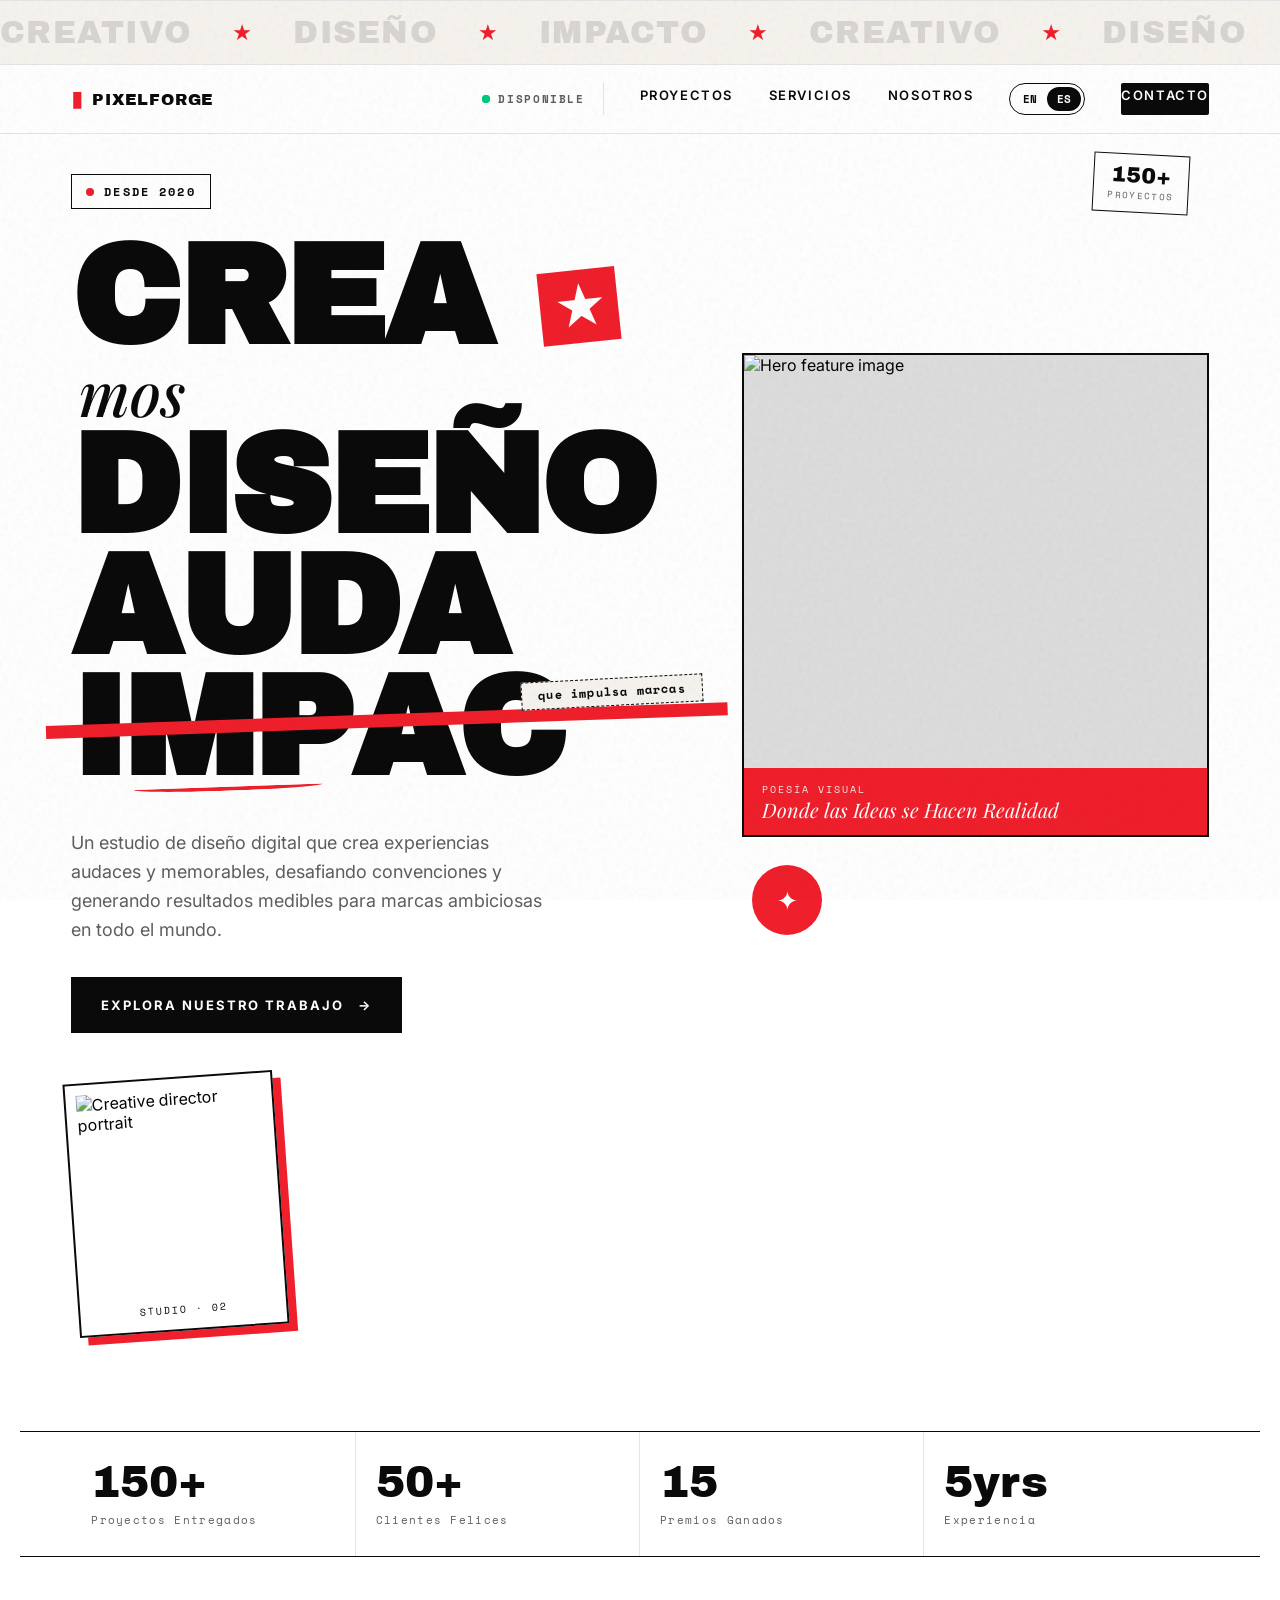
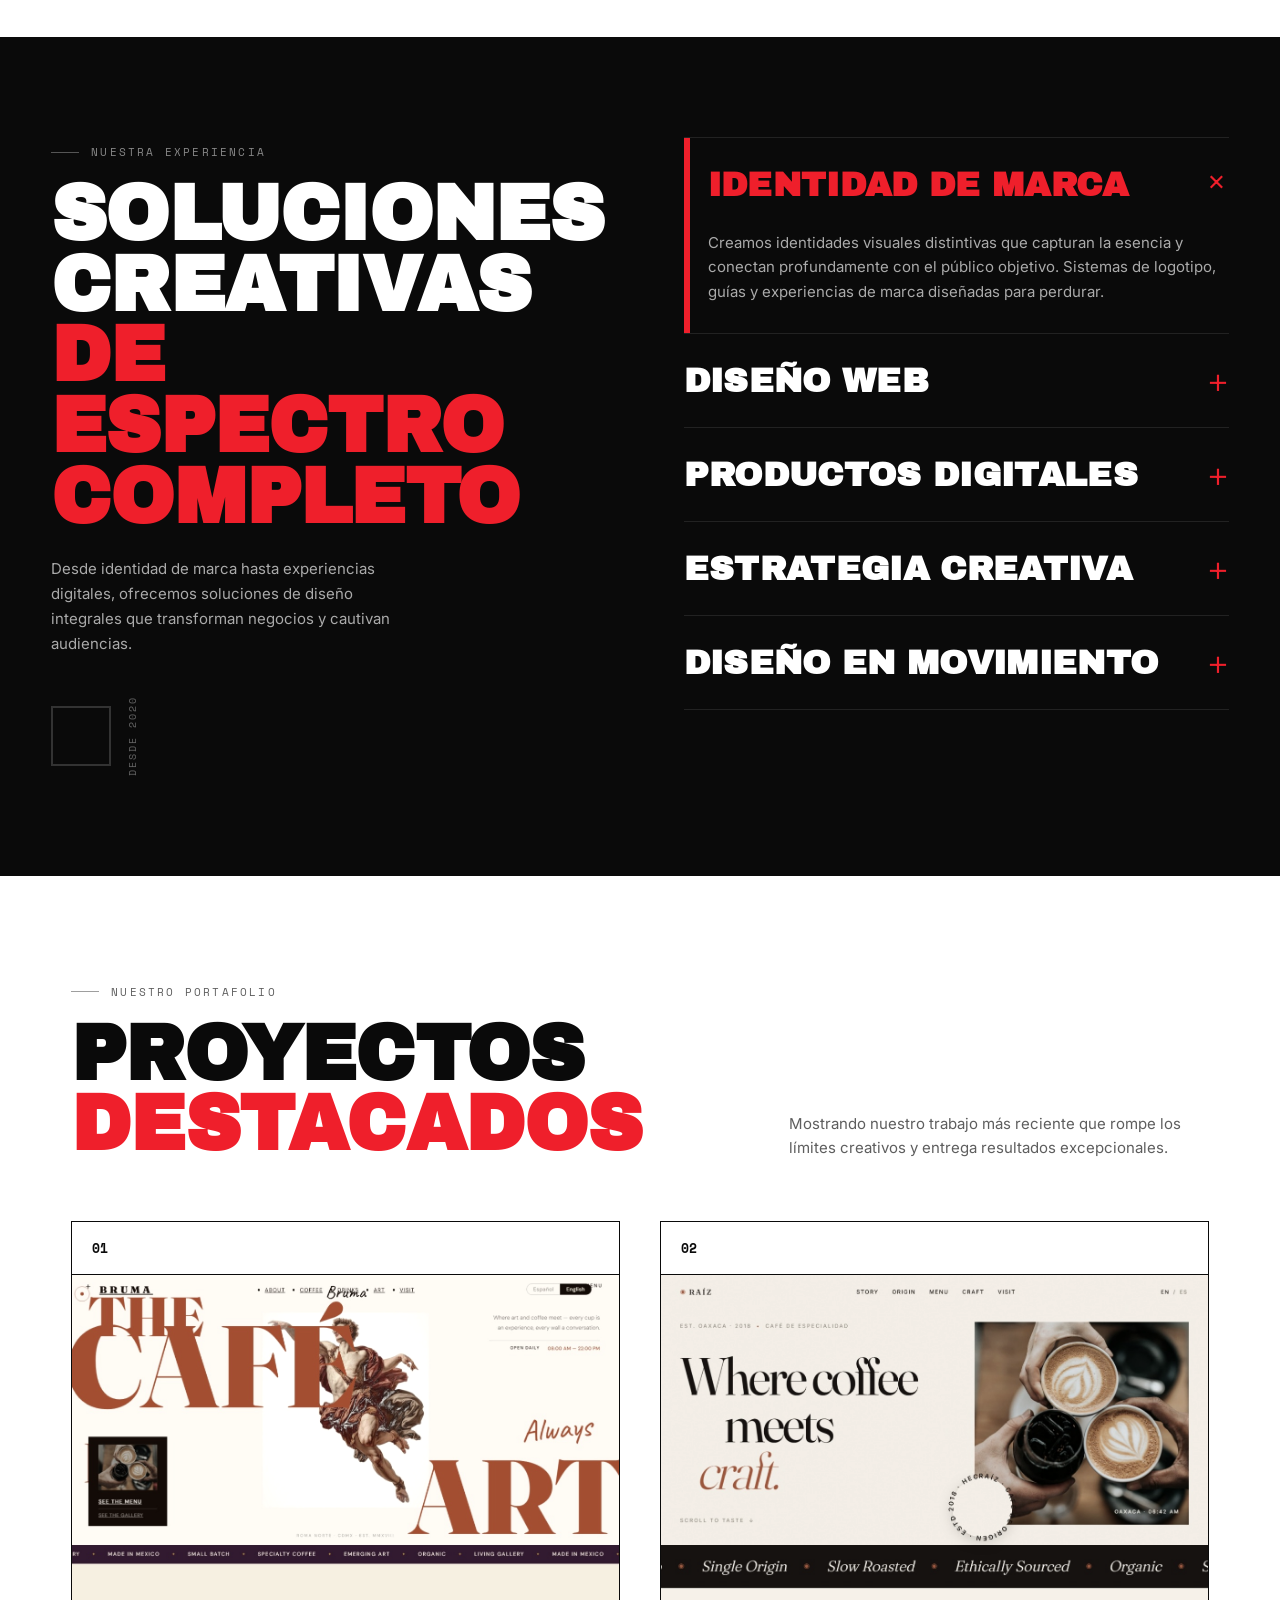
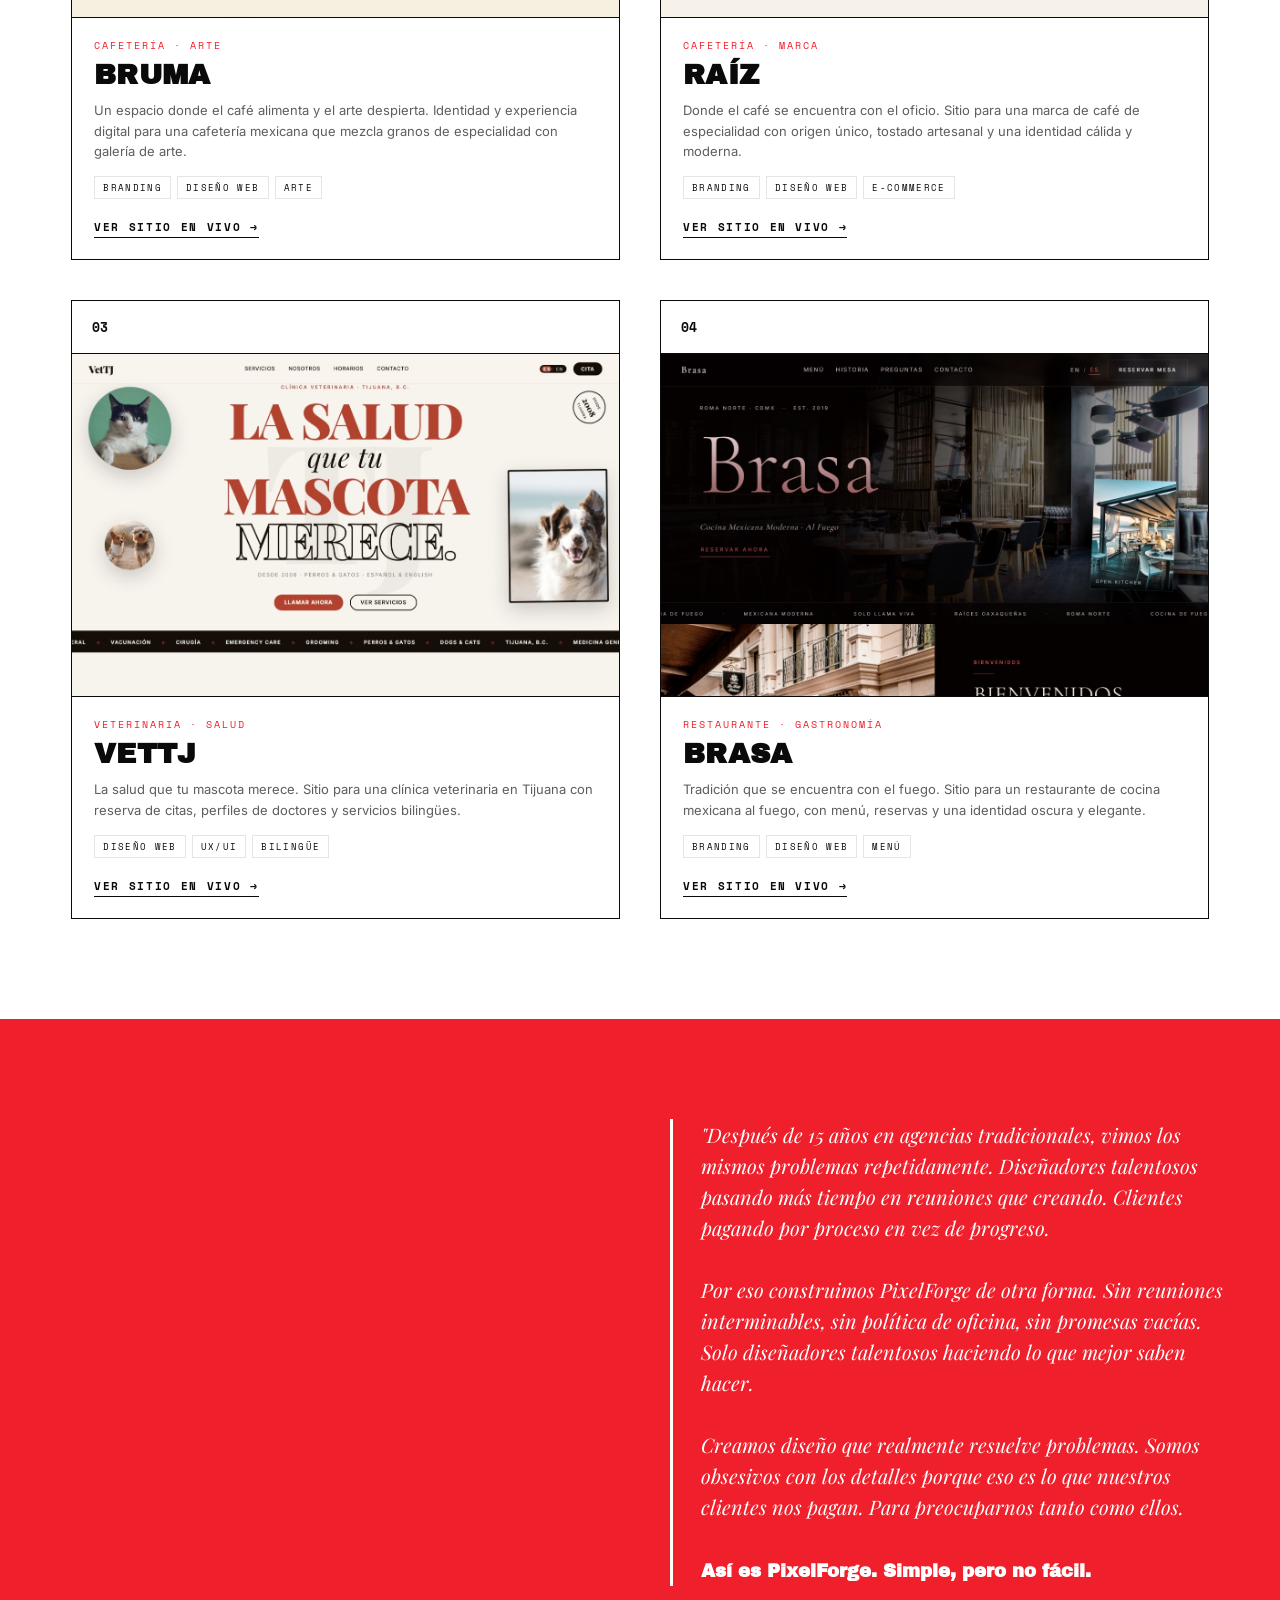
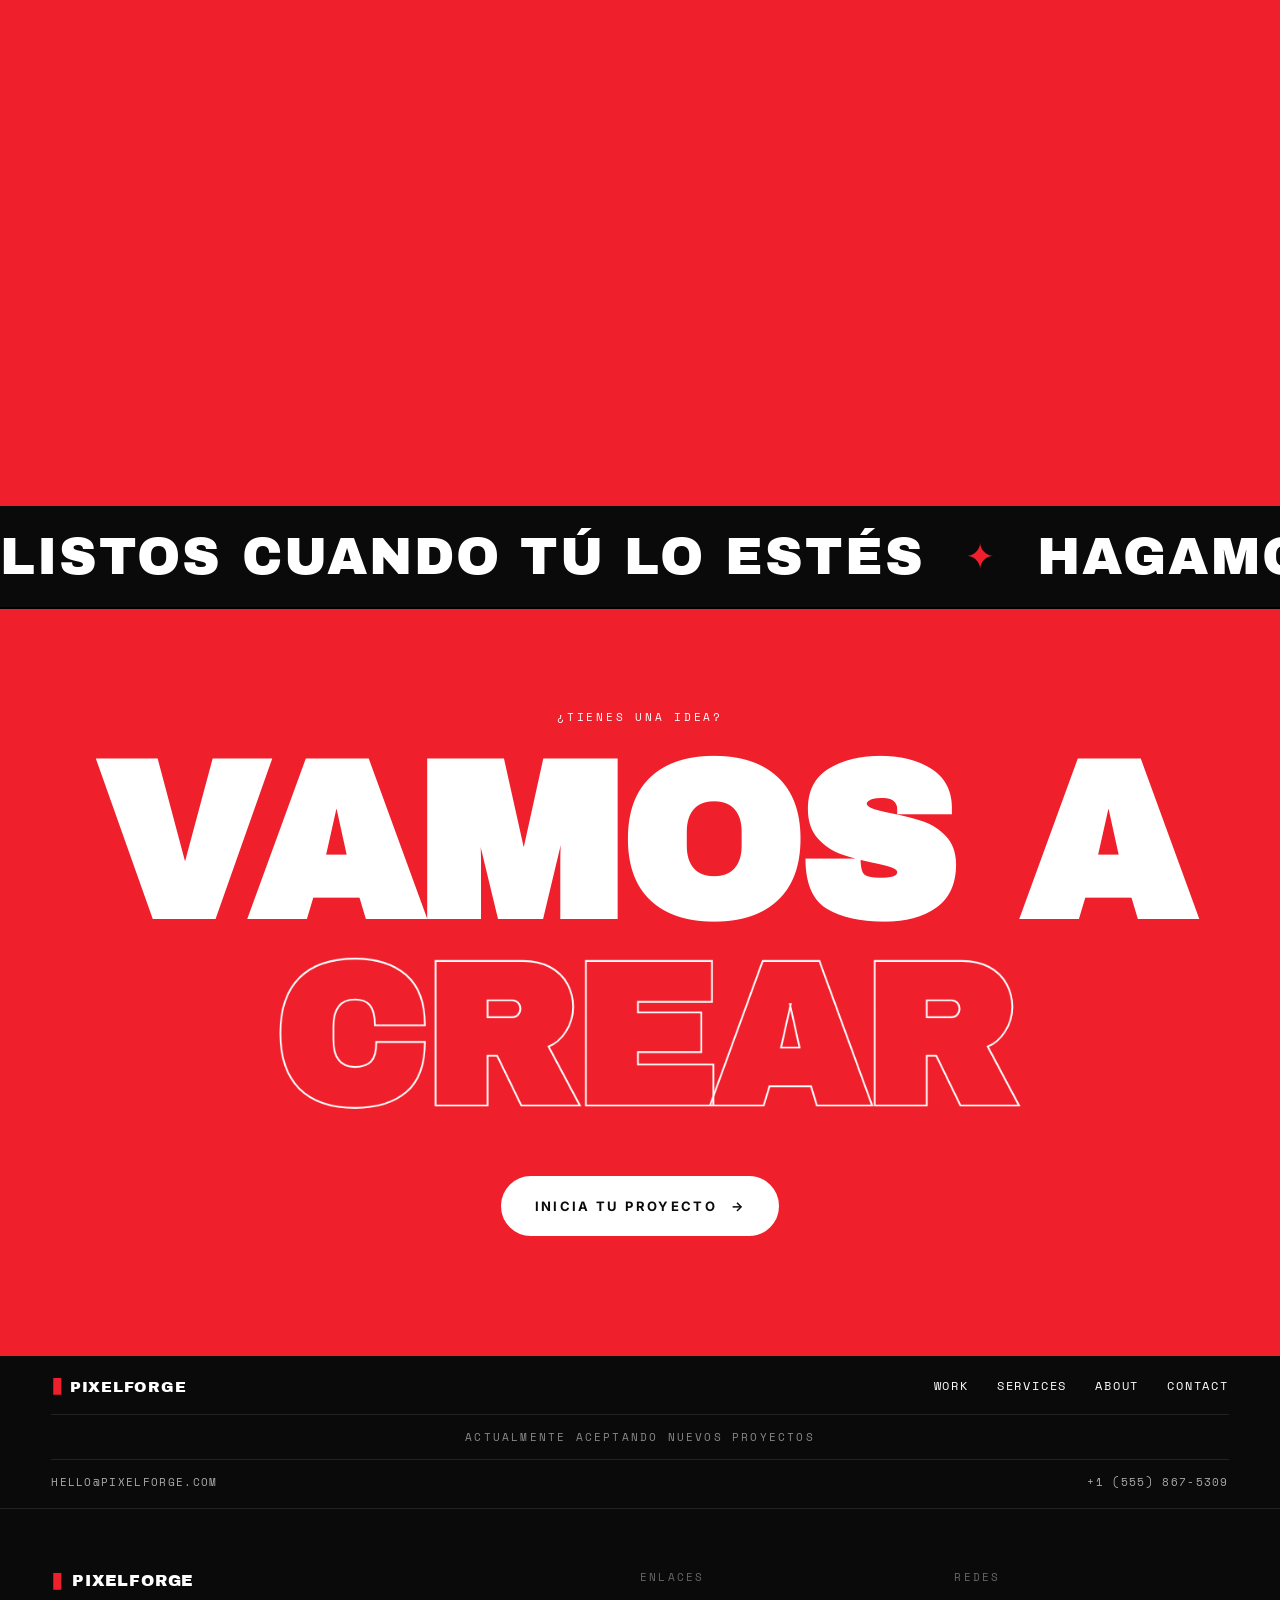
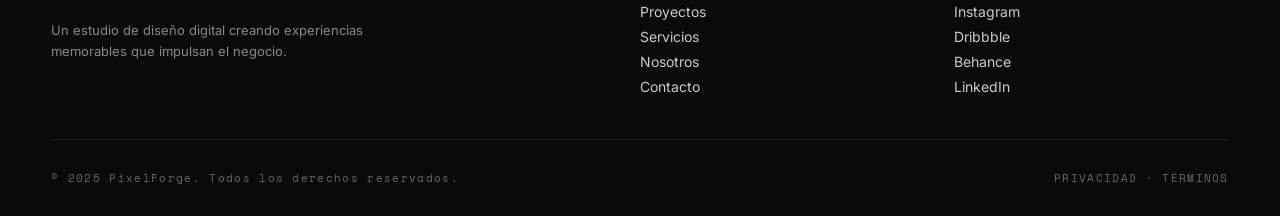
==== commit bd26b979: "Swap bruma and brasa project images The filenames were accidentally reversed — bruma.jpeg was showin" ====
--- a/index.html
+++ b/index.html
@@ -226,7 +226,7 @@
       <article class="project">
         <div class="project-index">01</div>
         <div class="project-thumb">
-          <img src="bruma.jpeg" alt="BRUMA café y arte" />
+          <img src="brasa.jpeg" alt="BRUMA café y arte" />
         </div>
         <div class="project-meta">
           <div class="project-tags" data-i18n="p1.tags">CAFETERÍA · ARTE</div>
@@ -274,7 +274,7 @@
       <article class="project">
         <div class="project-index">04</div>
         <div class="project-thumb">
-          <img src="brasa.jpeg" alt="Brasa restaurante mexicano" />
+          <img src="bruma.jpeg" alt="Brasa restaurante mexicano" />
         </div>
         <div class="project-meta">
           <div class="project-tags" data-i18n="p4.tags">RESTAURANTE · GASTRONOMÍA</div>
--- a/styles.css
+++ b/styles.css
@@ -742,6 +742,7 @@
 .project-thumb img {
   width: 100%; height: 100%;
   object-fit: cover;
+  object-position: top;
   transition: transform 0.7s cubic-bezier(.2,.8,.2,1), filter 0.5s;
   filter: grayscale(0.3) contrast(1.03);
 }
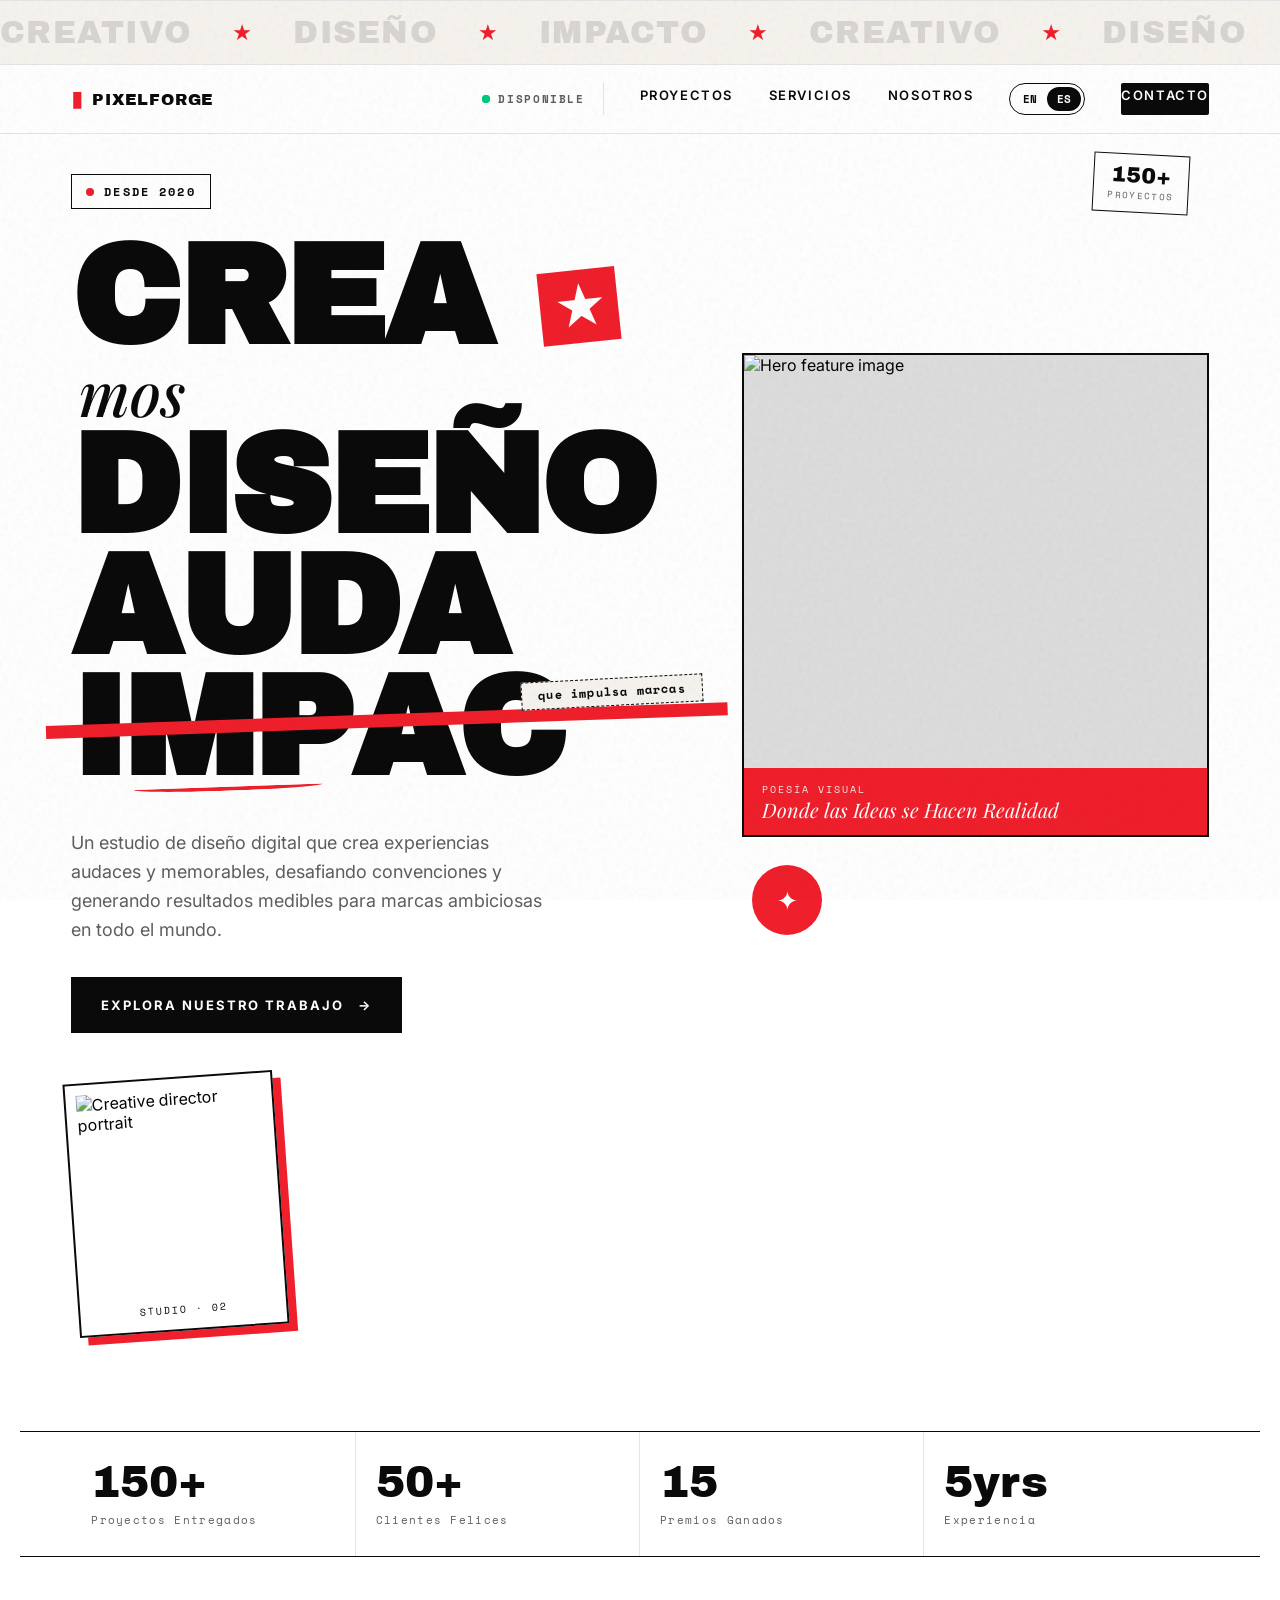
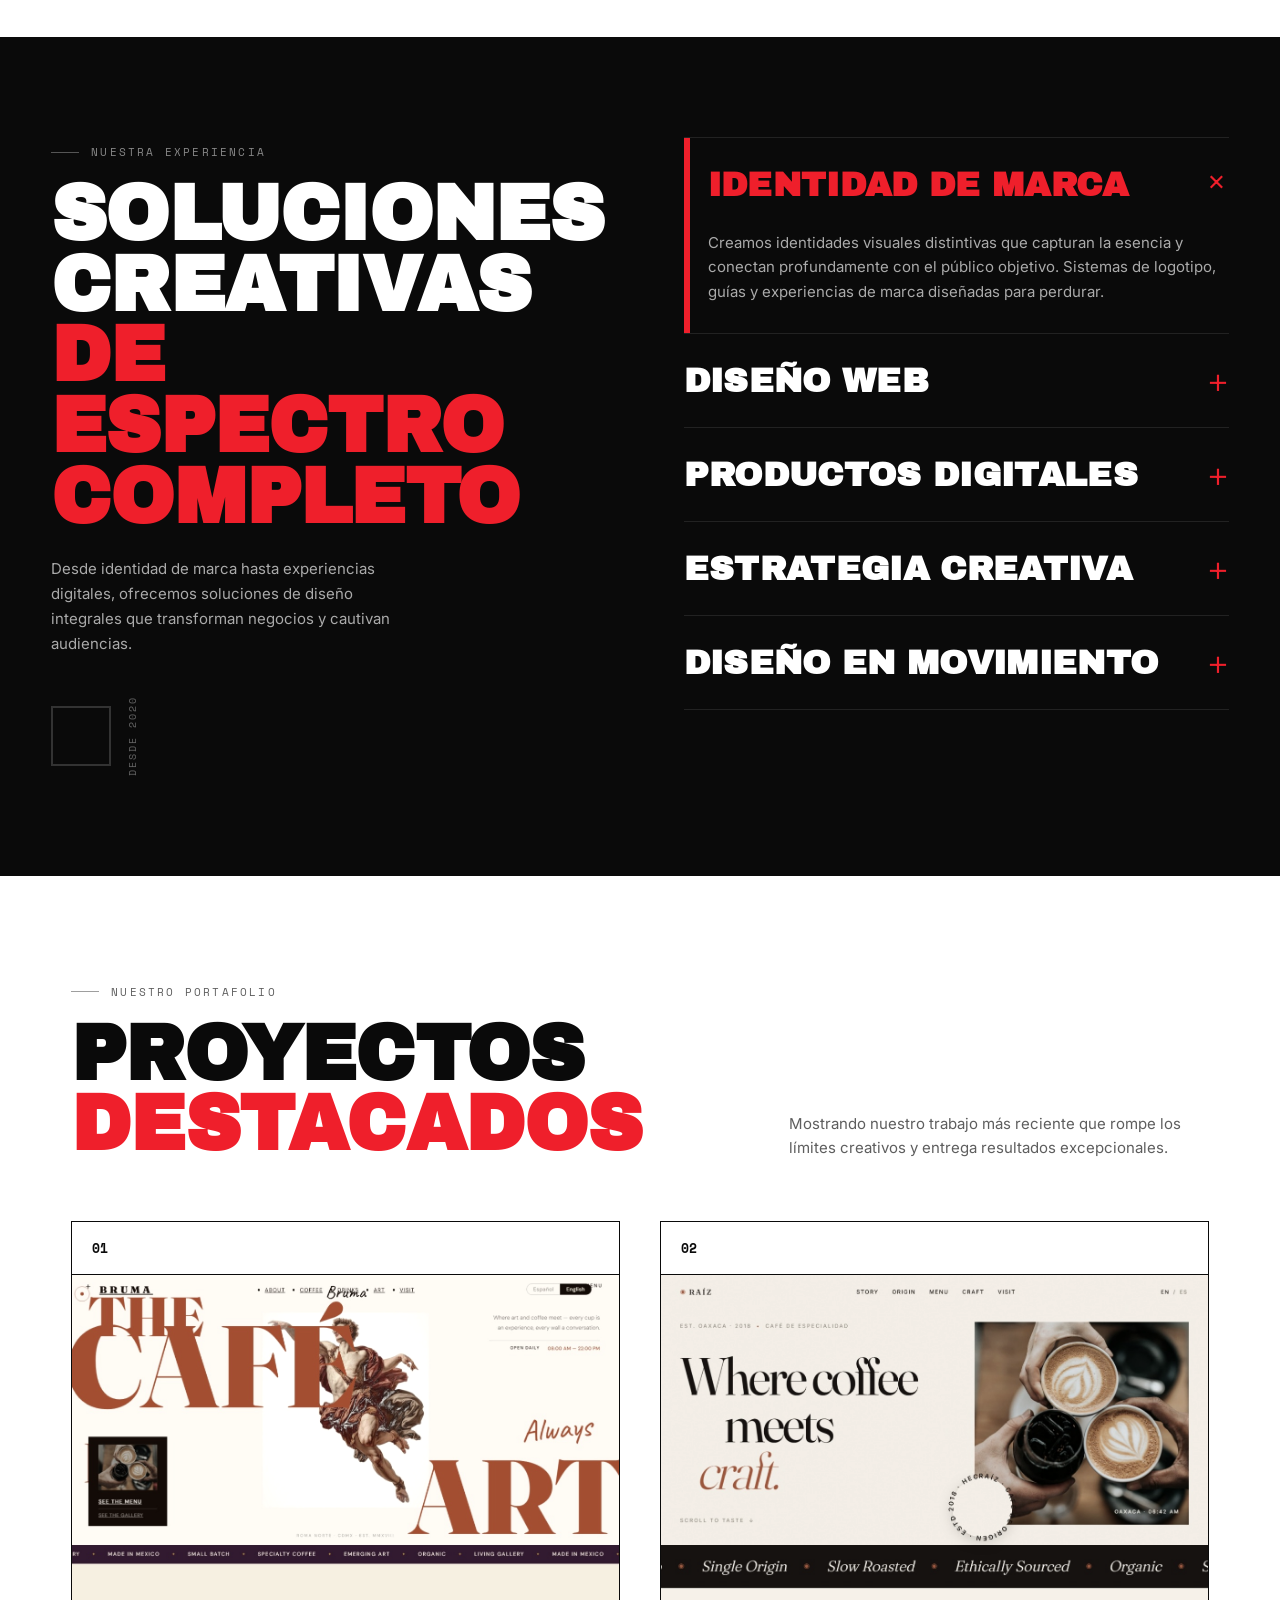
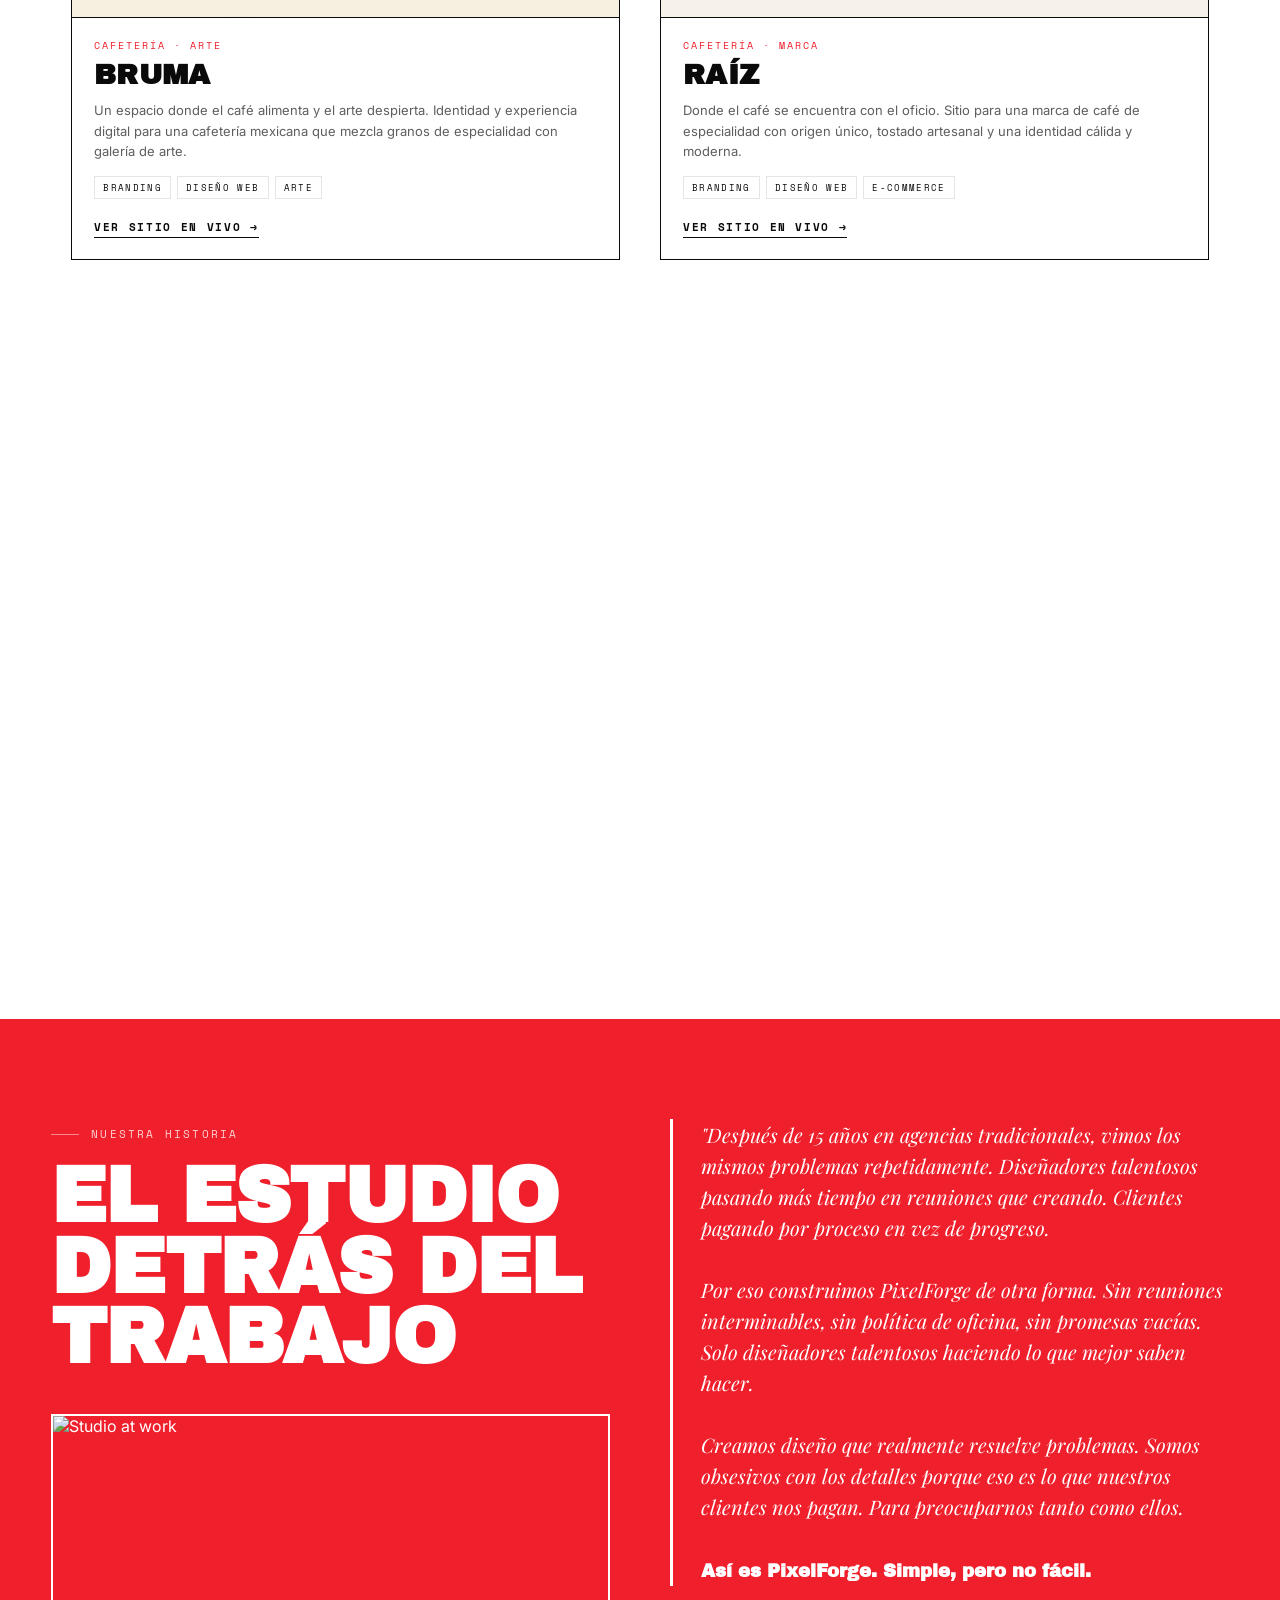
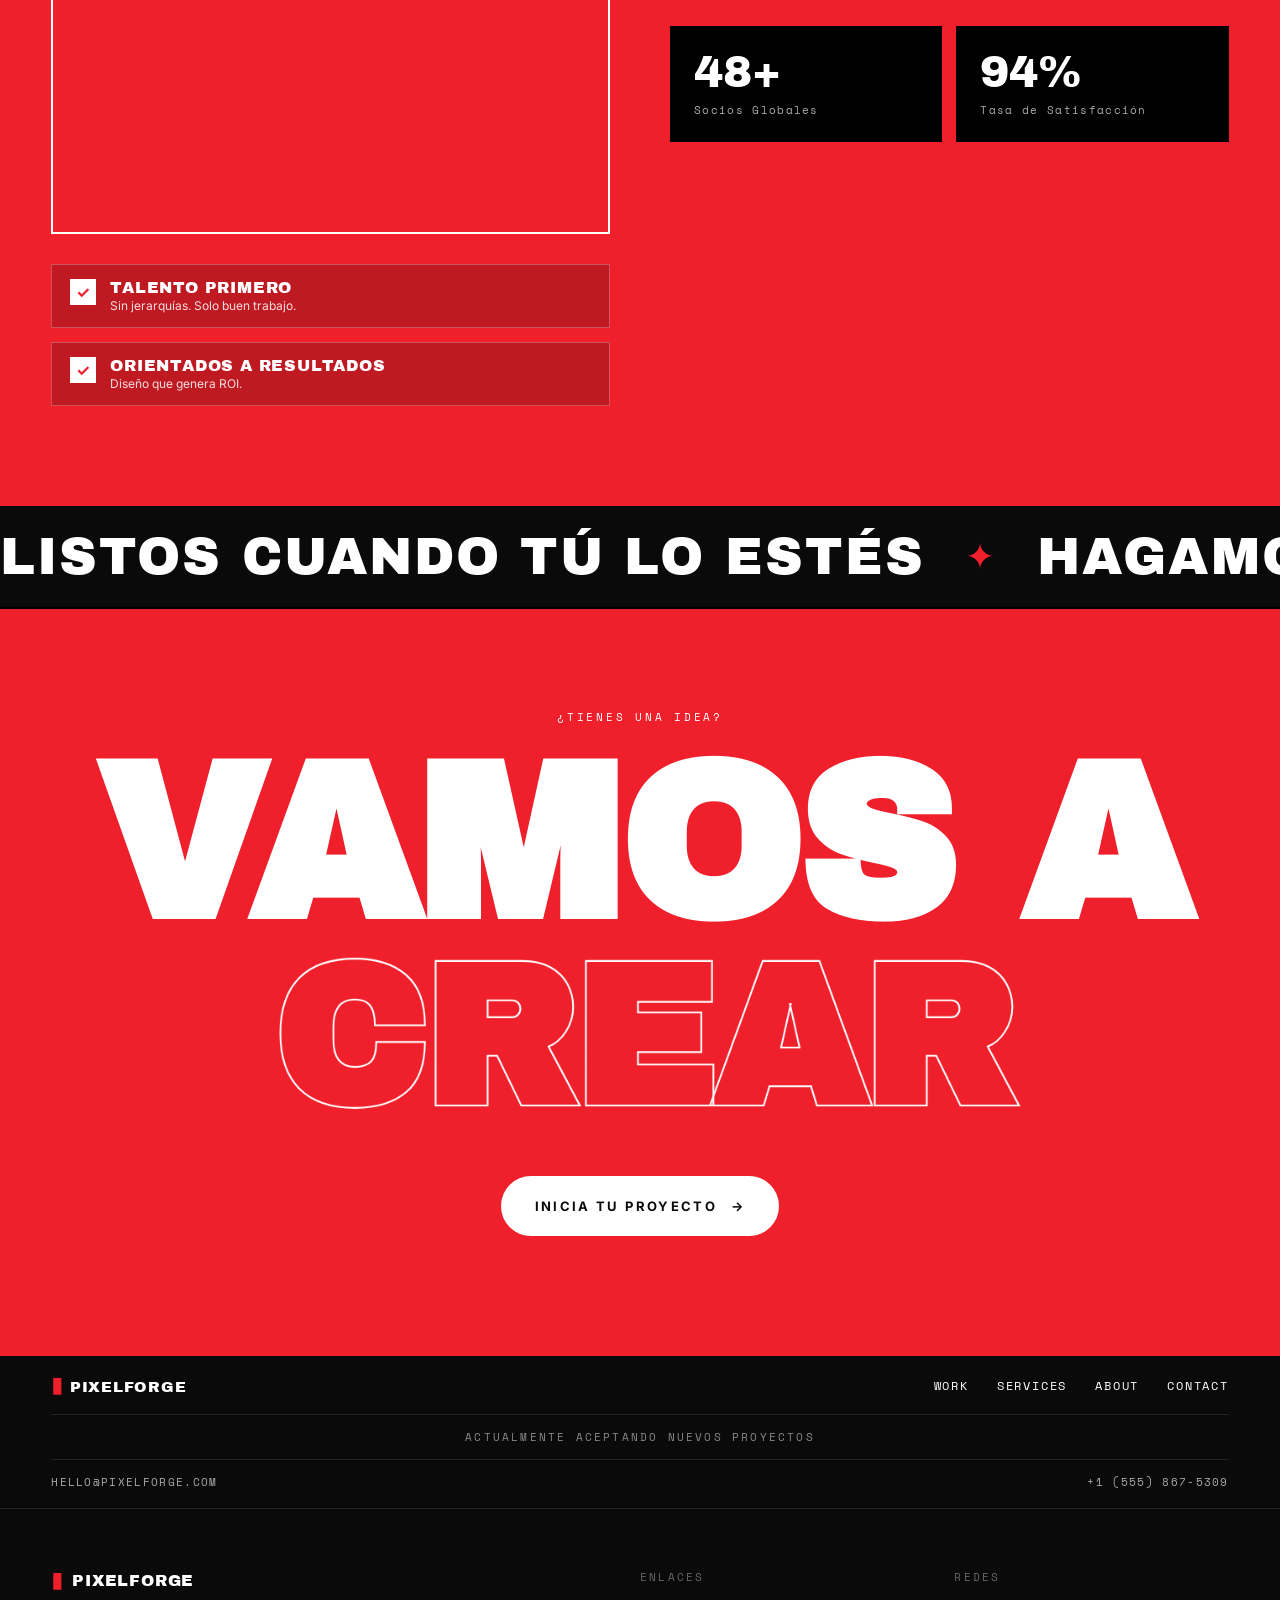
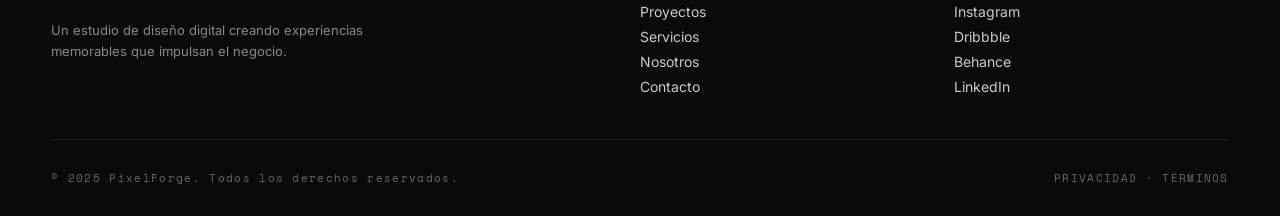
==== commit 8ec2a50a: "Fix BRUMA project link to point to its live site Replaces the pinimg image URL with the actual Bruma" ====
--- a/index.html
+++ b/index.html
@@ -235,7 +235,7 @@
           <div class="project-chips" data-i18n-chips="p1.chips">
             <span>BRANDING</span><span>DISEÑO WEB</span><span>ARTE</span>
           </div>
-          <a href="https://i.pinimg.com/736x/0f/5b/7c/0f5b7c4be504f1fc483d20fbd36f1b43.jpg" target="_blank" rel="noopener" class="view-case" data-i18n="project.viewCase">VER SITIO EN VIVO →</a>
+          <a href="https://coffee-shop-template-2.vercel.app/" target="_blank" rel="noopener" class="view-case" data-i18n="project.viewCase">VER SITIO EN VIVO →</a>
         </div>
       </article>
 
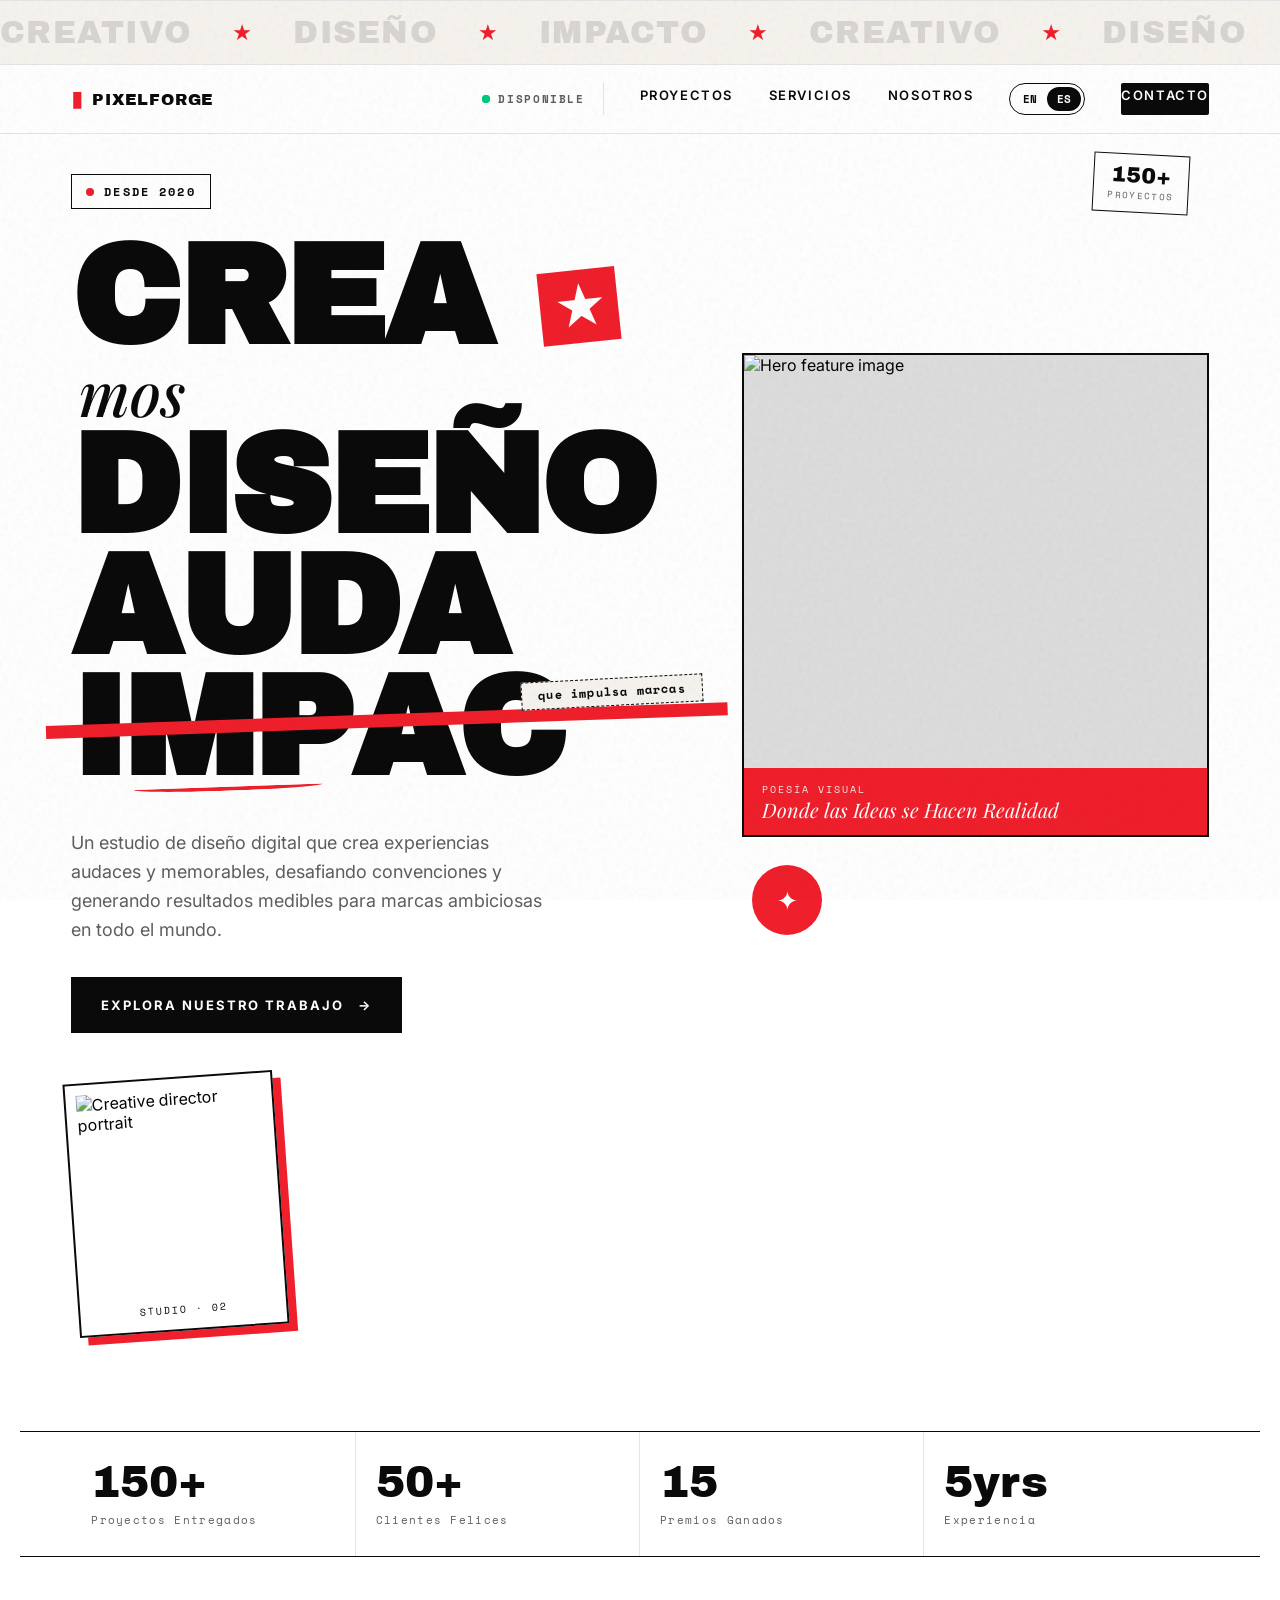
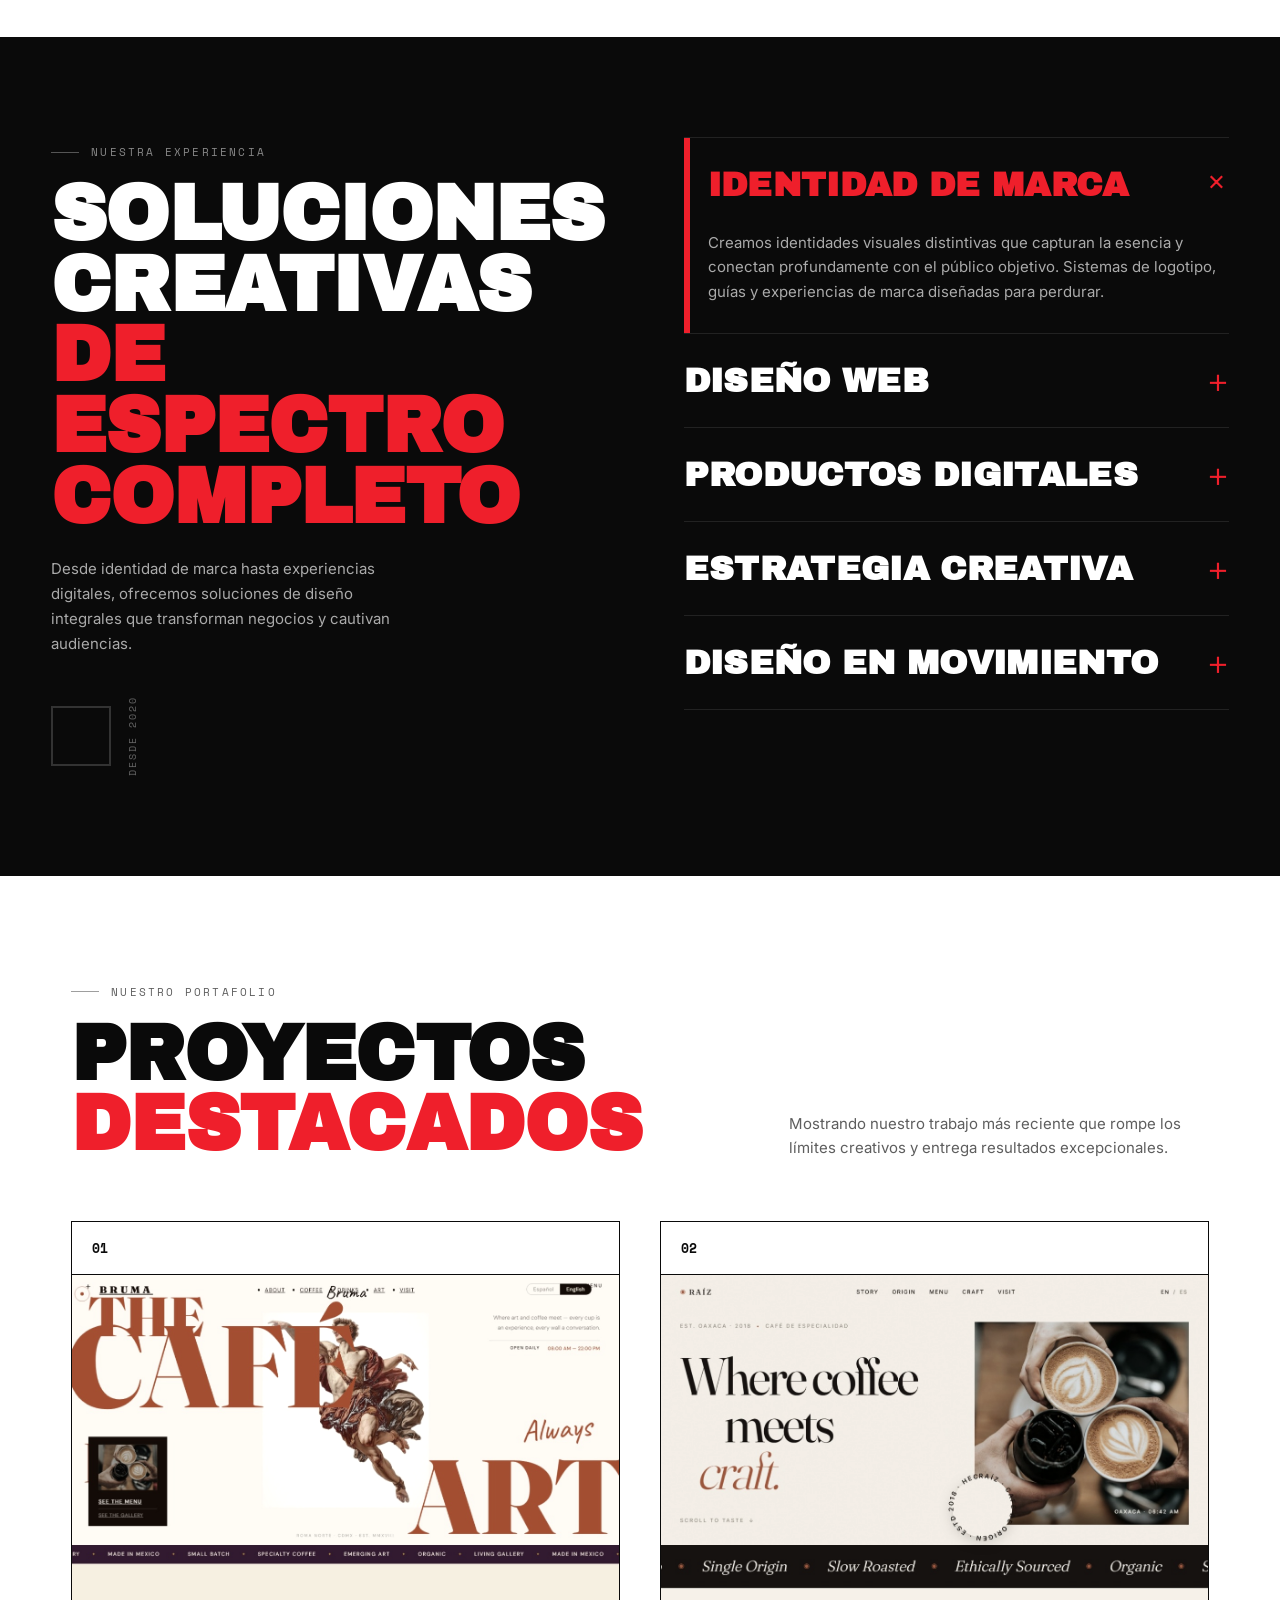
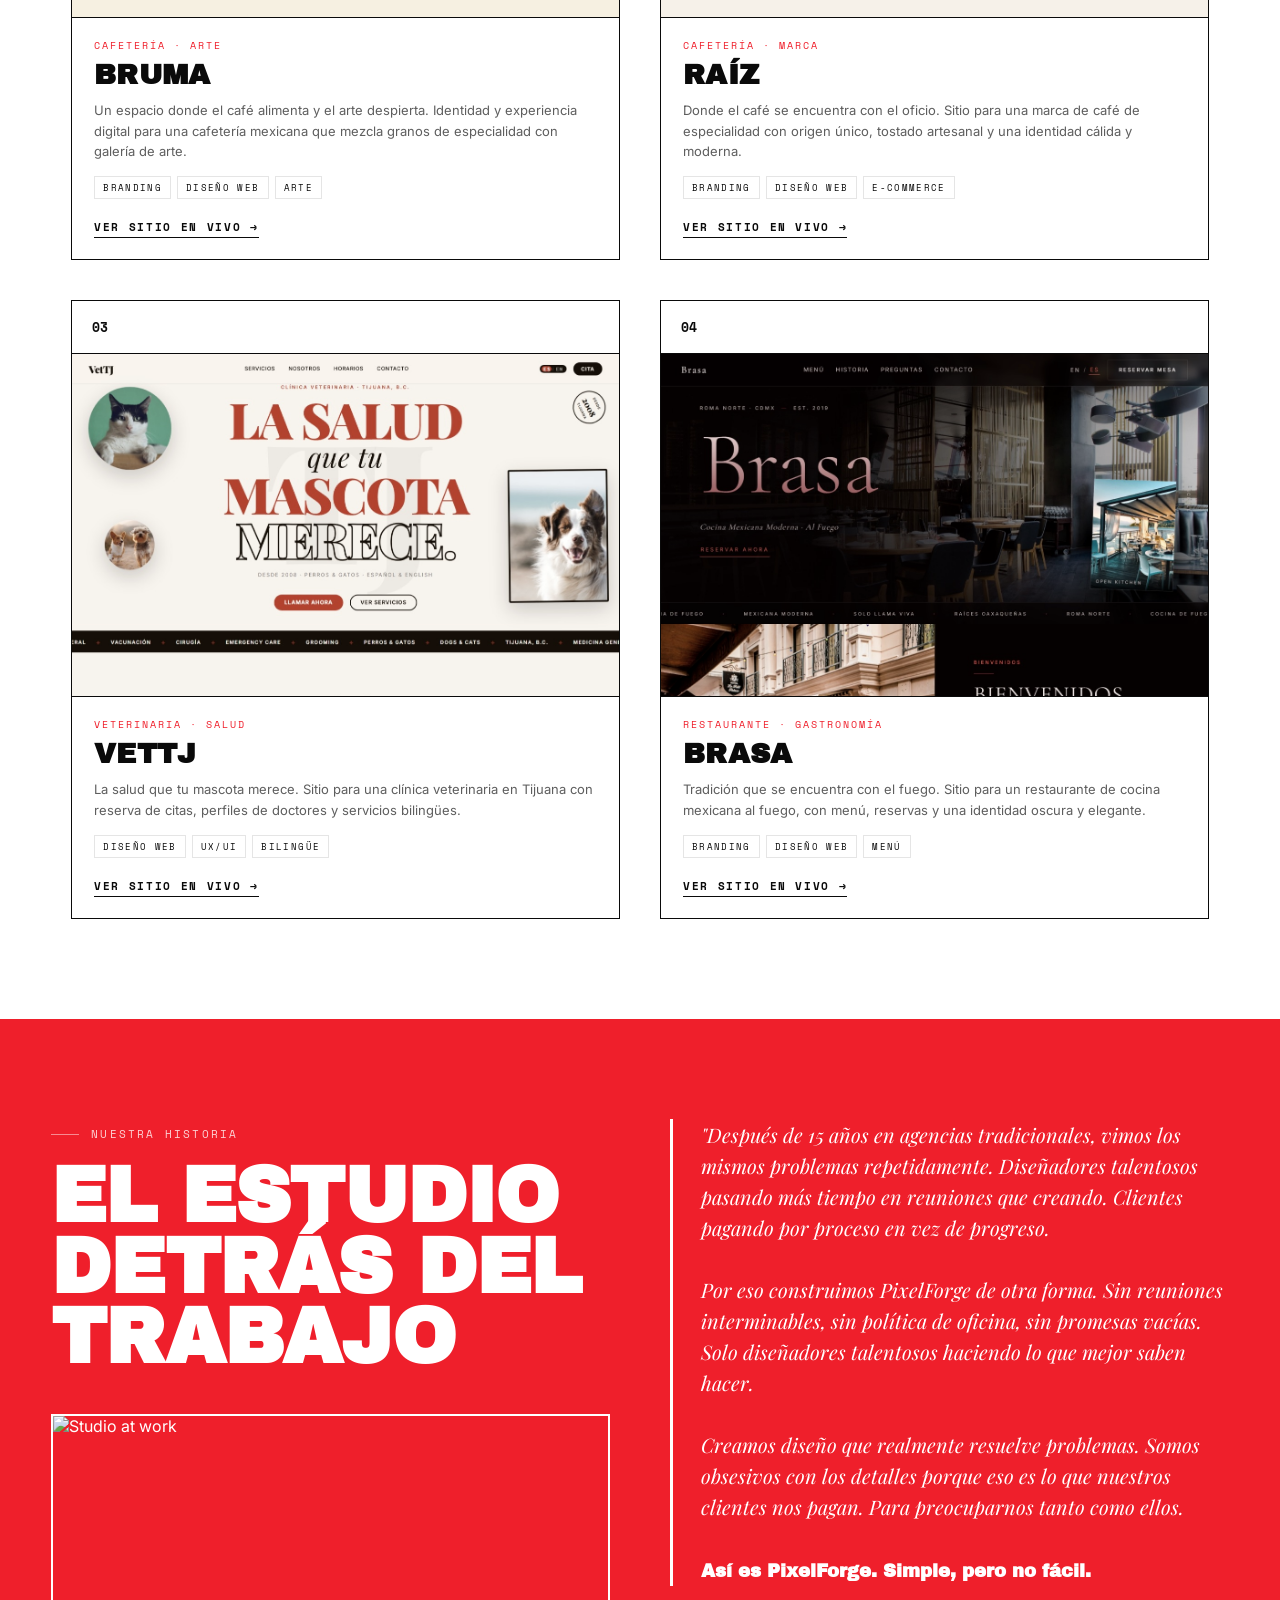
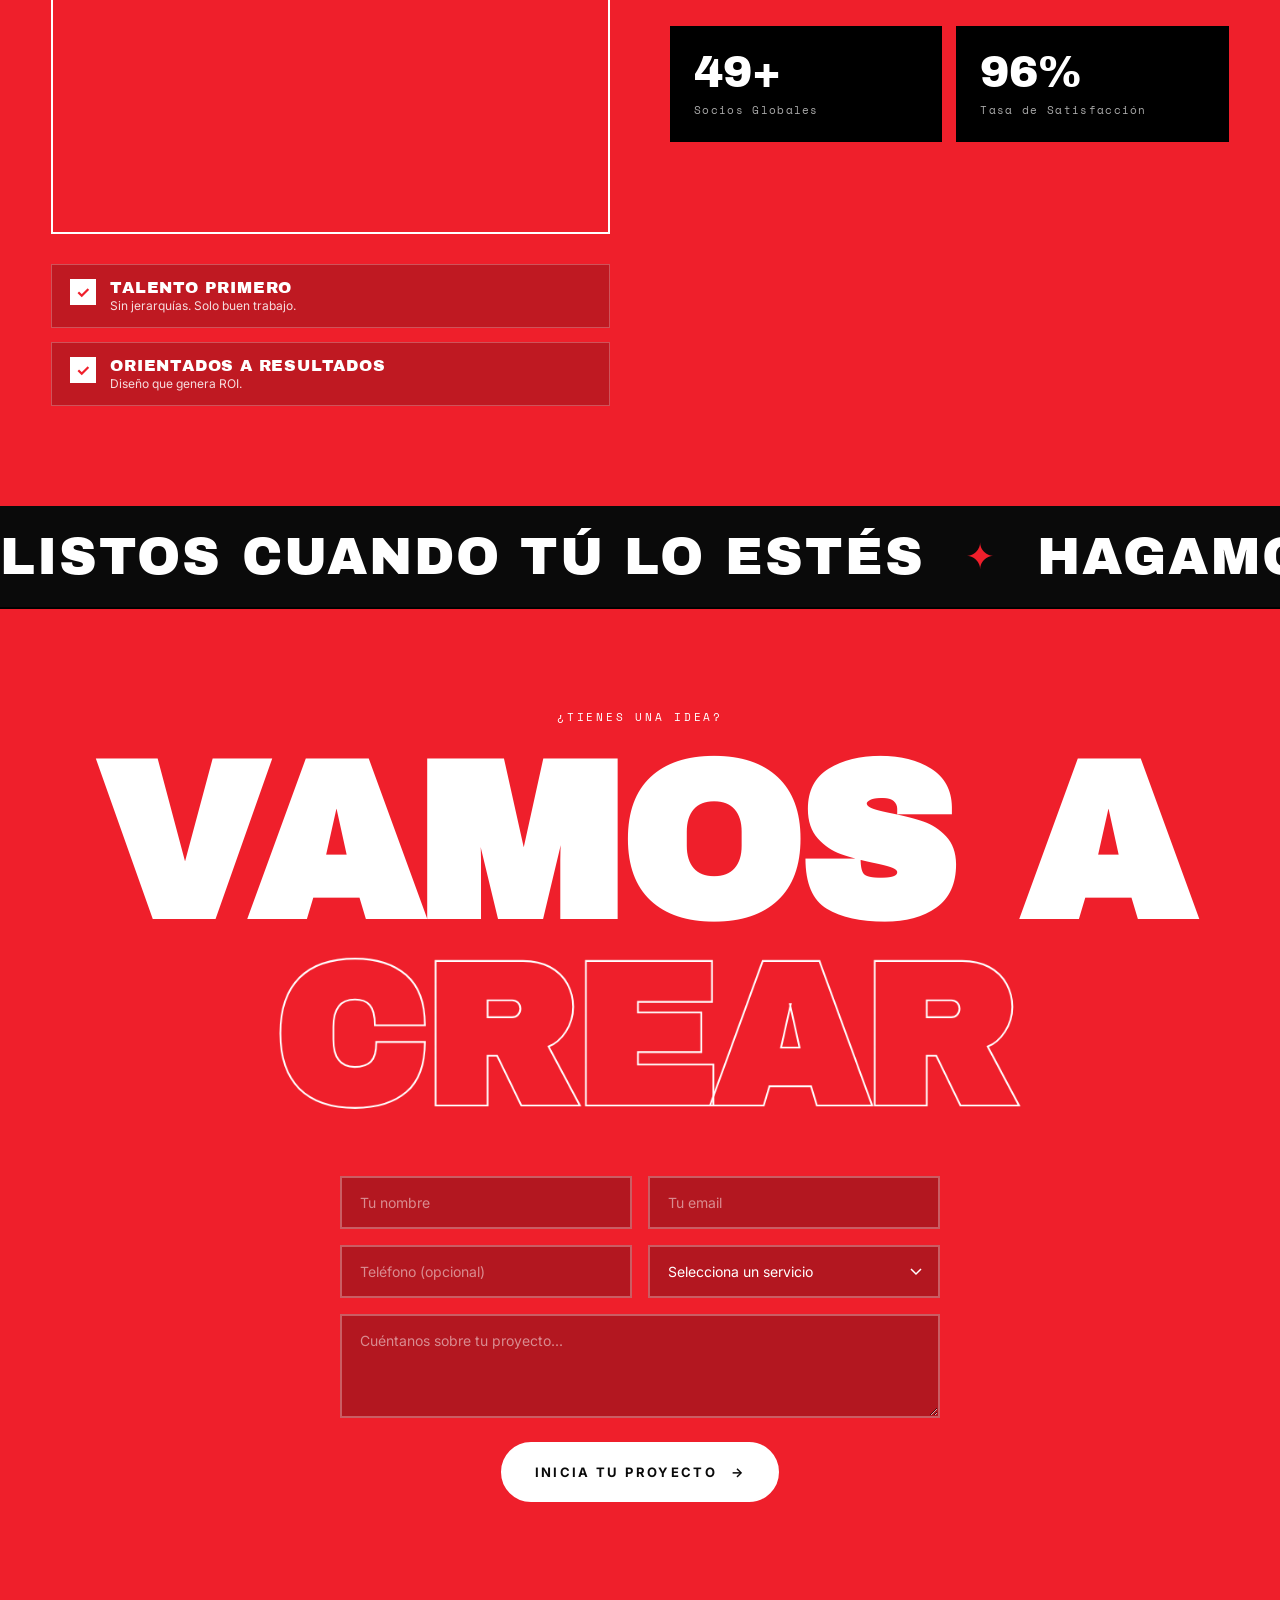
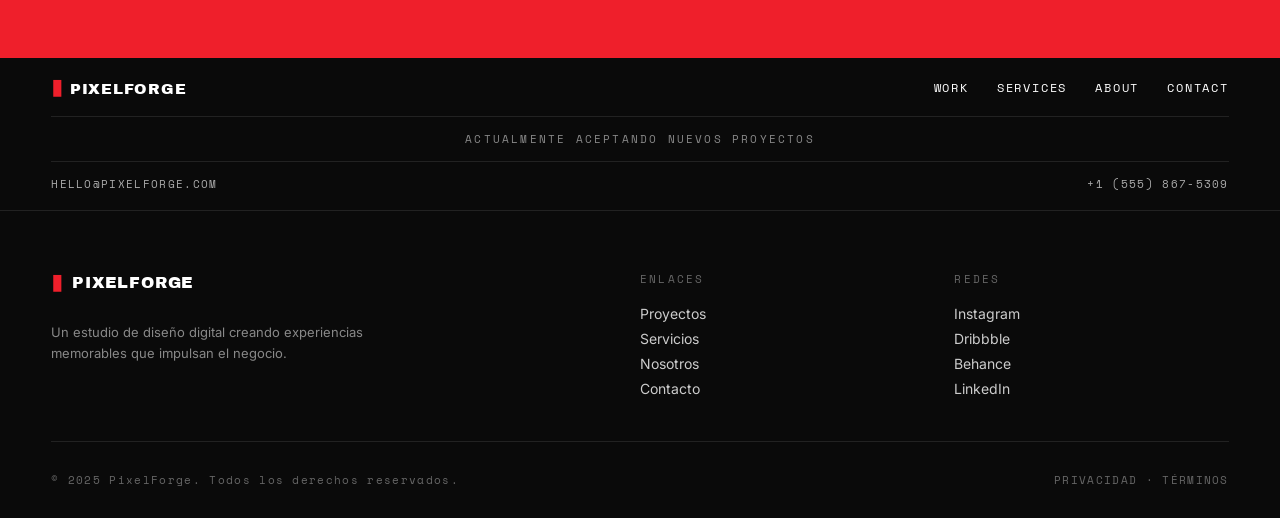
==== commit 9b4e8a12: "Add customer CRM with contact form and admin dashboard Adds a full customer management system powere" ====
--- a/index.html
+++ b/index.html
@@ -355,17 +355,37 @@
     </div>
   </div>
 
-  <!-- ============ CTA ============ -->
+  <!-- ============ CTA / CONTACT FORM ============ -->
   <section id="contact" class="cta">
     <div class="cta-kicker" data-i18n="cta.kicker">GOT AN IDEA?</div>
     <h2 class="cta-title">
       <span data-i18n="cta.w1">LET'S</span><br/>
       <span class="cta-outline" data-i18n="cta.w2">CREATE</span>
     </h2>
-    <a href="mailto:hello@pixelforge.com" class="cta-pill magnetic">
-      <span data-i18n="cta.btn">START YOUR PROJECT</span>
-      <span class="arrow">→</span>
-    </a>
+
+    <form id="contact-form" class="contact-form" autocomplete="on">
+      <div class="form-row">
+        <input type="text" name="name" placeholder="Tu nombre" data-i18n-ph="form.name" required />
+        <input type="email" name="email" placeholder="Tu email" data-i18n-ph="form.email" required />
+      </div>
+      <div class="form-row">
+        <input type="tel" name="phone" placeholder="Teléfono (opcional)" data-i18n-ph="form.phone" />
+        <select name="project_type" required>
+          <option value="" disabled selected data-i18n="form.selectService">Selecciona un servicio</option>
+          <option value="brand_identity" data-i18n="form.brand">Identidad de Marca</option>
+          <option value="web_design" data-i18n="form.web">Diseño Web</option>
+          <option value="digital_product" data-i18n="form.product">Producto Digital</option>
+          <option value="creative_strategy" data-i18n="form.strategy">Estrategia Creativa</option>
+          <option value="motion_design" data-i18n="form.motion">Diseño en Movimiento</option>
+        </select>
+      </div>
+      <textarea name="notes" rows="4" placeholder="Cuéntanos sobre tu proyecto..." data-i18n-ph="form.notes"></textarea>
+      <button type="submit" class="cta-pill magnetic">
+        <span data-i18n="cta.btn">INICIA TU PROYECTO</span>
+        <span class="arrow">→</span>
+      </button>
+      <div id="form-feedback" class="form-feedback" aria-live="polite"></div>
+    </form>
   </section>
 
   <!-- ============ MID-BAR NAV ============ -->
@@ -418,6 +438,9 @@
     </div>
   </footer>
 
+  <!-- Supabase CDN -->
+  <script src="https://cdn.jsdelivr.net/npm/@supabase/supabase-js@2/dist/umd/supabase.min.js"></script>
+  <script src="supabase-config.js"></script>
   <script src="script.js"></script>
 </body>
 </html>
--- a/styles.css
+++ b/styles.css
@@ -953,6 +953,76 @@
 }
 .cta-pill .arrow { transition: transform 0.25s cubic-bezier(.2,.8,.2,1); }
 .cta-pill:hover .arrow { transform: translateX(6px); }
+
+/* ========= CONTACT FORM ========= */
+.contact-form {
+  max-width: 600px;
+  margin: 0 auto;
+  display: flex;
+  flex-direction: column;
+  gap: 16px;
+}
+.form-row {
+  display: grid;
+  grid-template-columns: 1fr 1fr;
+  gap: 16px;
+}
+.contact-form input,
+.contact-form select,
+.contact-form textarea {
+  width: 100%;
+  padding: 16px 18px;
+  font-family: var(--f-body);
+  font-size: 14px;
+  border: 2px solid rgba(255,255,255,0.3);
+  border-radius: 0;
+  background: rgba(0,0,0,0.25);
+  color: #fff;
+  outline: none;
+  transition: border-color 0.25s;
+}
+.contact-form input::placeholder,
+.contact-form textarea::placeholder {
+  color: rgba(255,255,255,0.5);
+}
+.contact-form input:focus,
+.contact-form select:focus,
+.contact-form textarea:focus {
+  border-color: #fff;
+}
+.contact-form select {
+  cursor: pointer;
+  appearance: none;
+  background-image: url("data:image/svg+xml,%3Csvg xmlns='http://www.w3.org/2000/svg' width='12' height='8'%3E%3Cpath d='M1 1l5 5 5-5' stroke='%23fff' stroke-width='1.5' fill='none'/%3E%3C/svg%3E");
+  background-repeat: no-repeat;
+  background-position: right 16px center;
+}
+.contact-form select option {
+  background: var(--ink);
+  color: #fff;
+}
+.contact-form textarea {
+  resize: vertical;
+  min-height: 100px;
+}
+.contact-form button.cta-pill {
+  align-self: center;
+  margin-top: 8px;
+  cursor: pointer;
+}
+.form-feedback {
+  text-align: center;
+  font-family: var(--f-mono);
+  font-size: 13px;
+  letter-spacing: 0.1em;
+  min-height: 20px;
+}
+.form-feedback.success { color: #fff; }
+.form-feedback.error { color: #ffcccc; }
+
+@media (max-width: 600px) {
+  .form-row { grid-template-columns: 1fr; }
+}
 
 /* ========= MIDBAR ========= */
 .midbar {
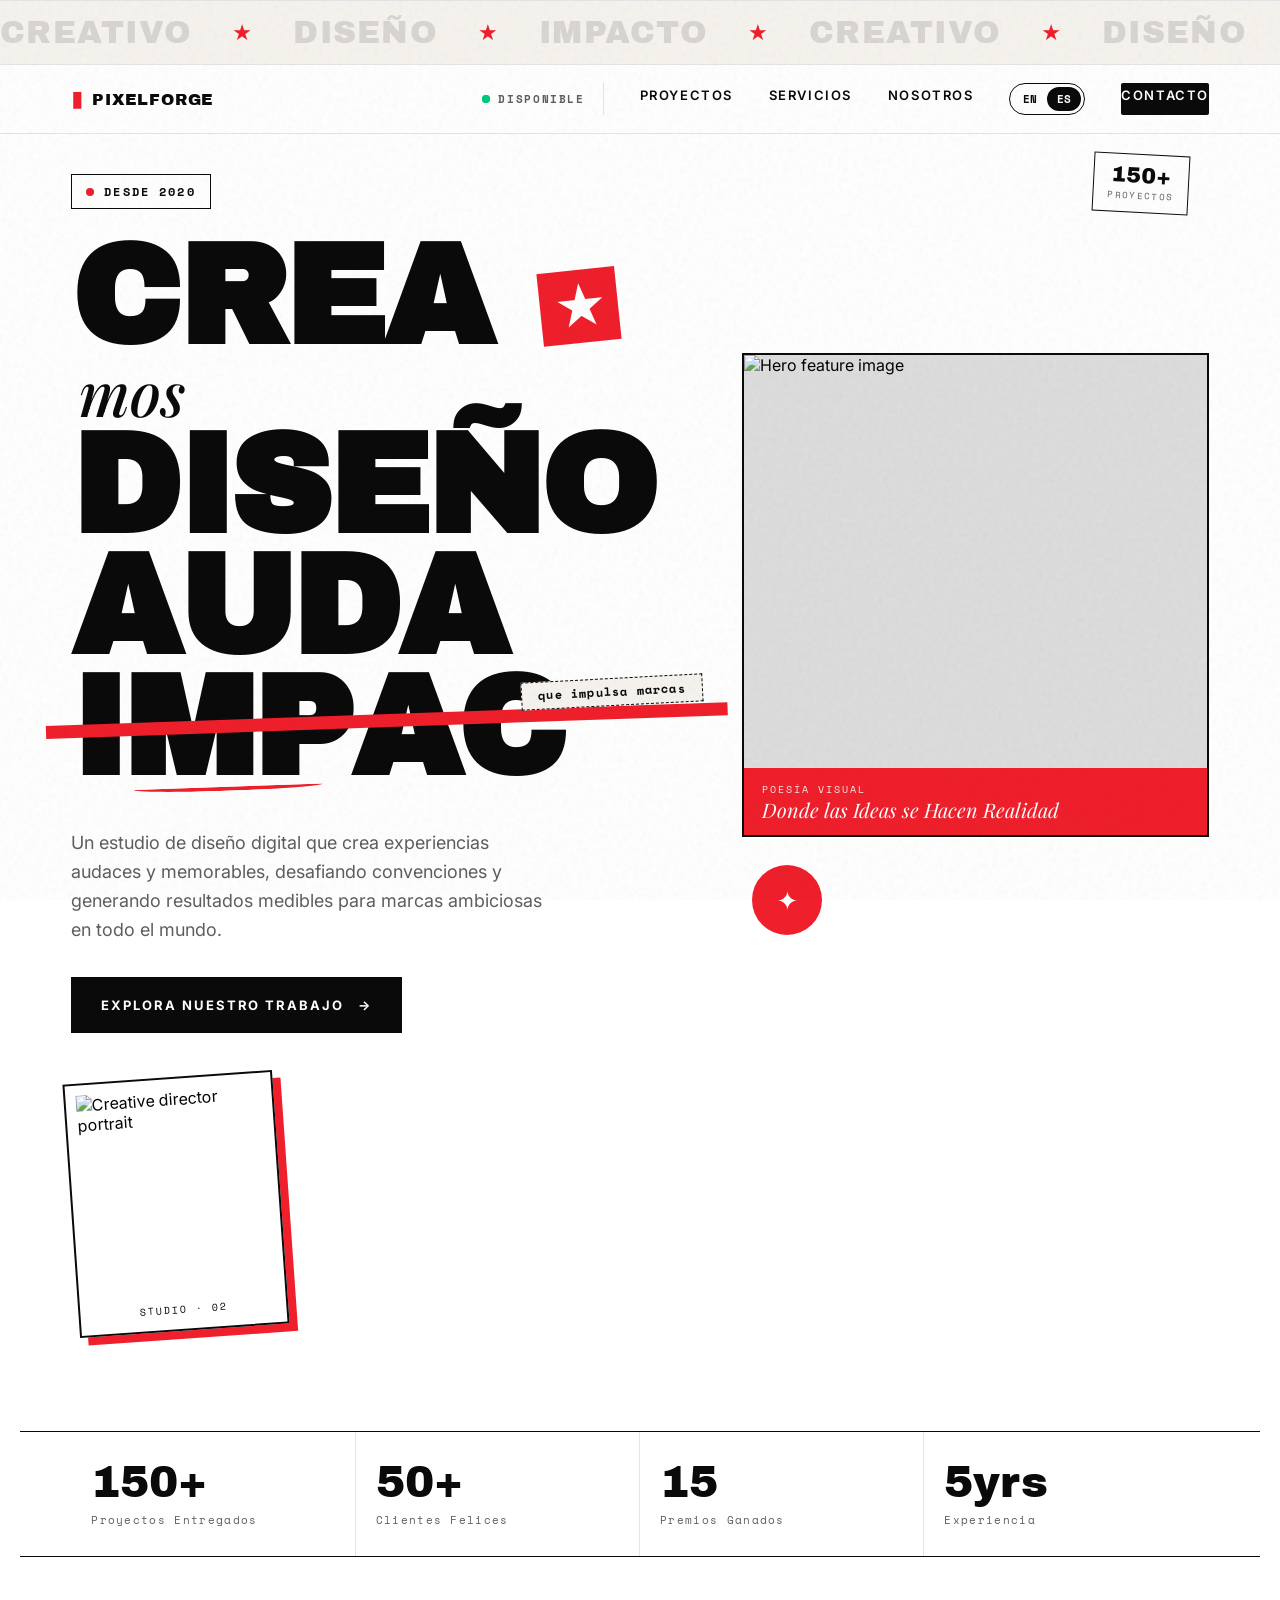
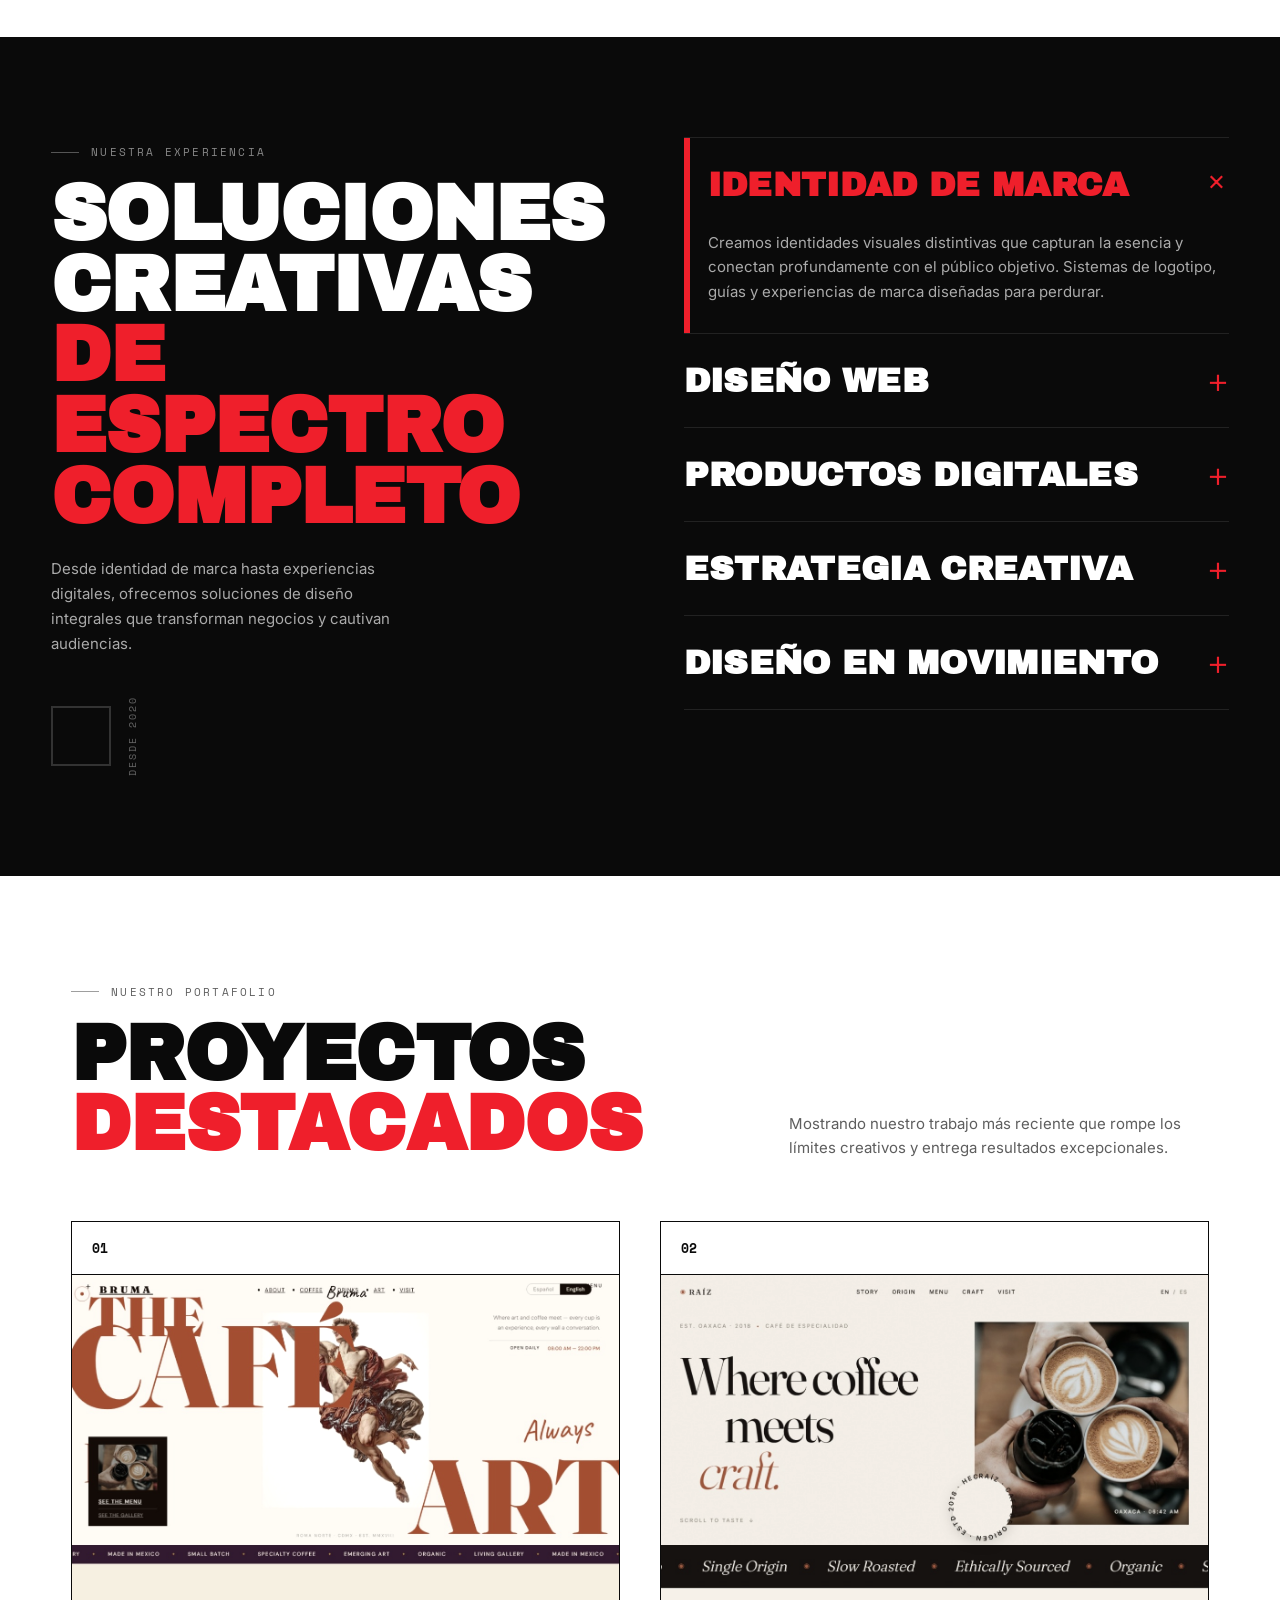
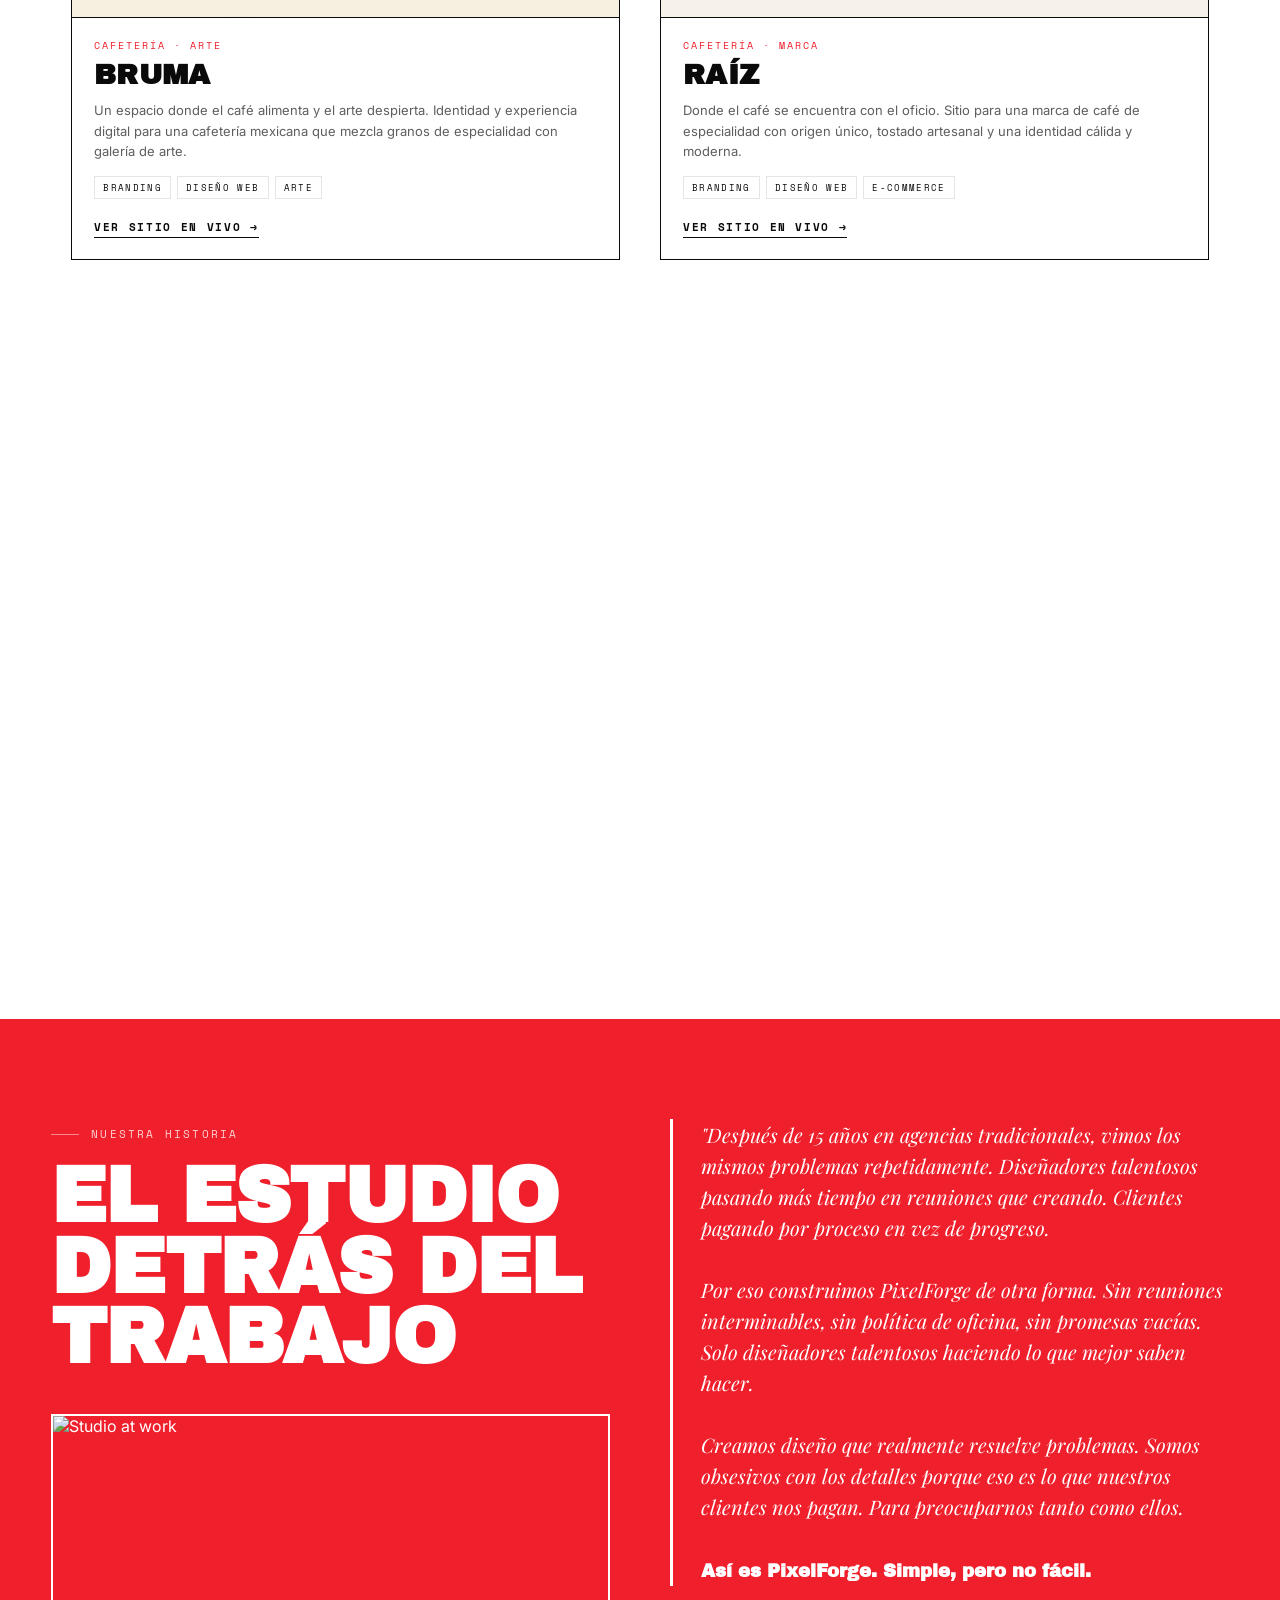
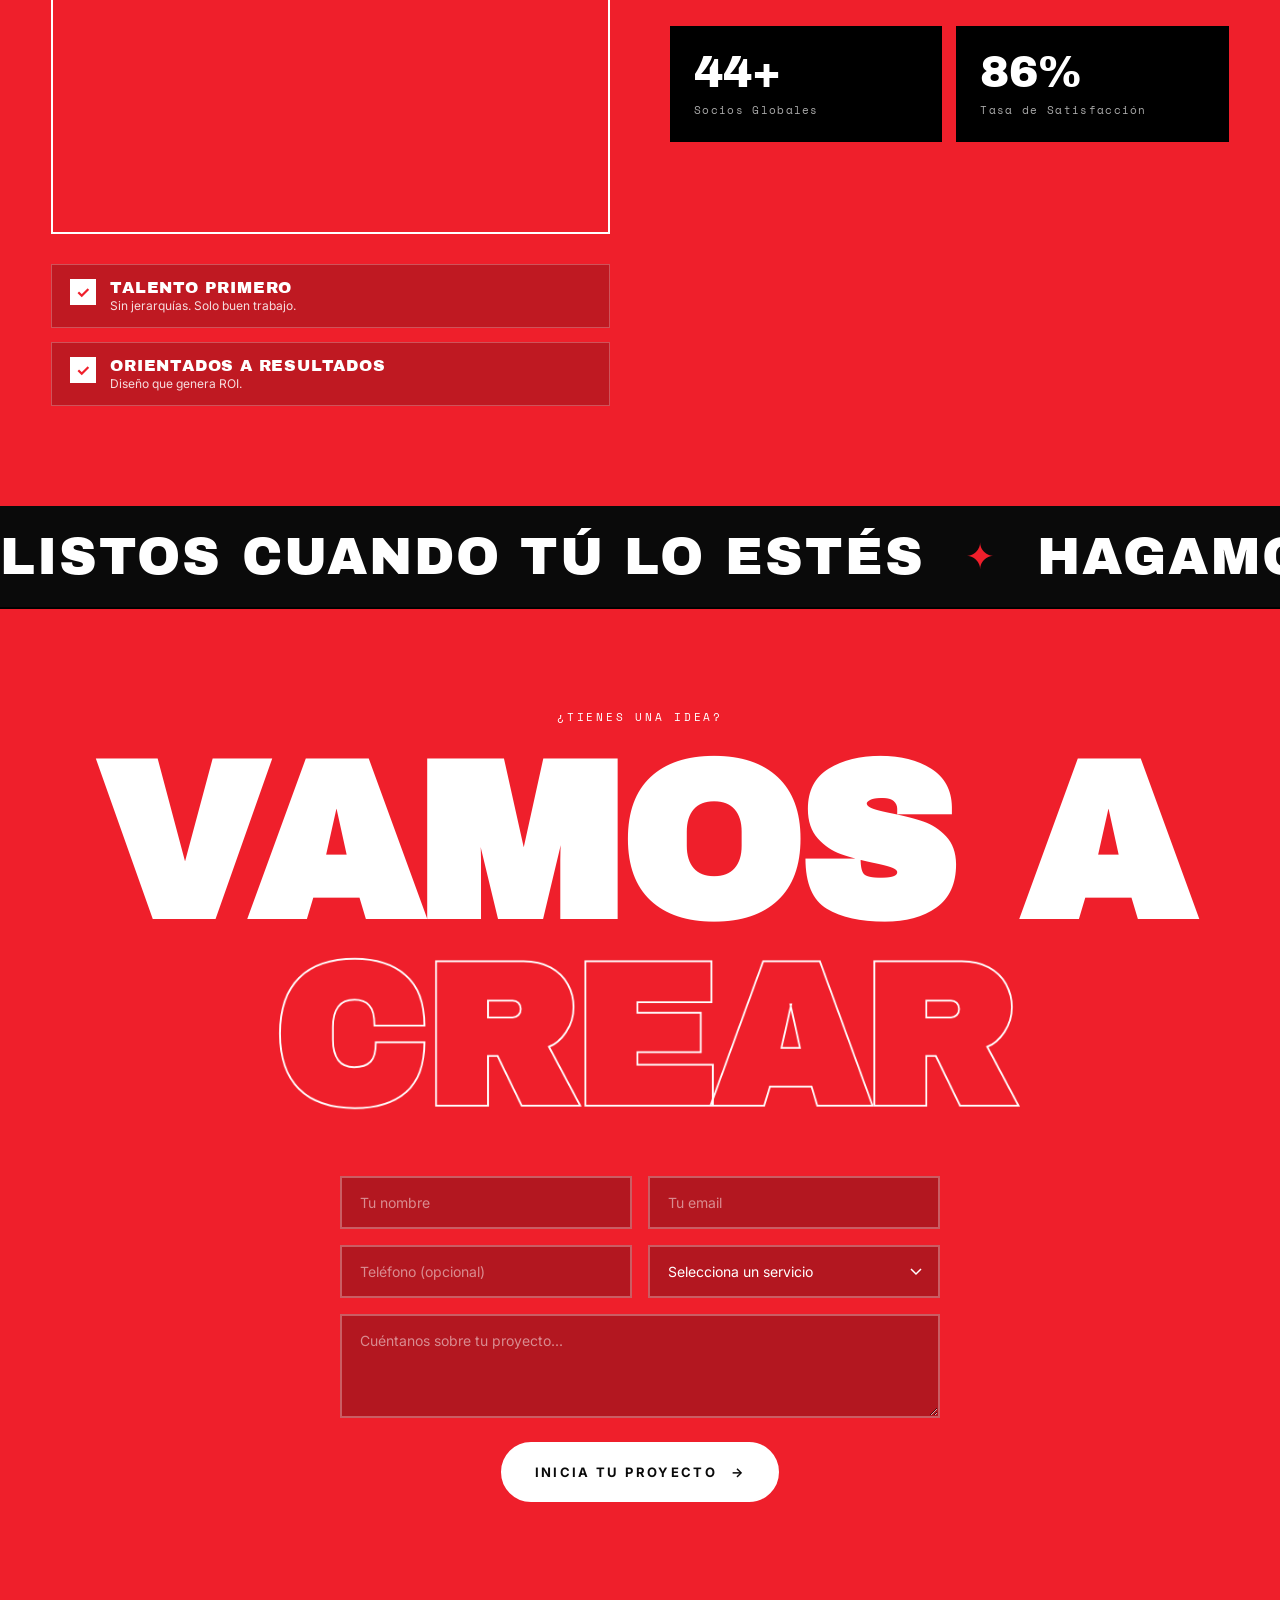
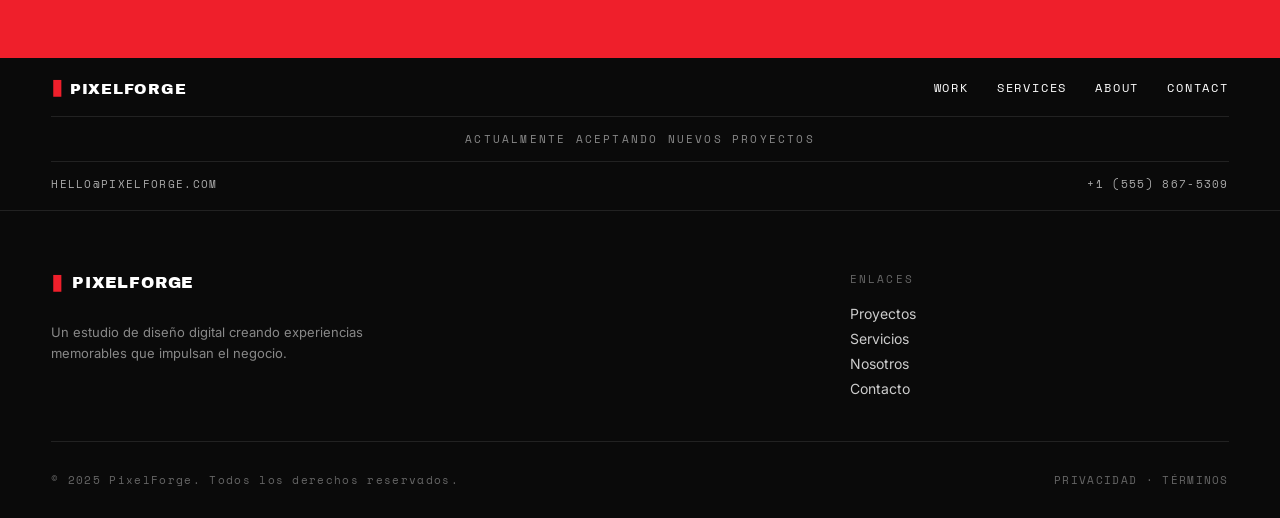
==== commit afdad5bb: "Hide social links column in footer Adds the hidden attribute to the social footer-col and collapses " ====
--- a/index.html
+++ b/index.html
@@ -424,7 +424,7 @@
         <a href="#about" data-i18n="footer.about">About</a>
         <a href="#contact" data-i18n="footer.contact">Contact</a>
       </div>
-      <div class="footer-col">
+      <div class="footer-col" hidden>
         <h4 data-i18n="footer.social">SOCIAL</h4>
         <a href="#">Instagram</a>
         <a href="#">Dribbble</a>
--- a/styles.css
+++ b/styles.css
@@ -1086,7 +1086,7 @@
   max-width: var(--container);
   margin: 0 auto;
   display: grid;
-  grid-template-columns: 2fr 1fr 1fr;
+  grid-template-columns: 2fr 1fr;
   gap: 40px;
   padding-bottom: 40px;
   border-bottom: 1px solid #222;
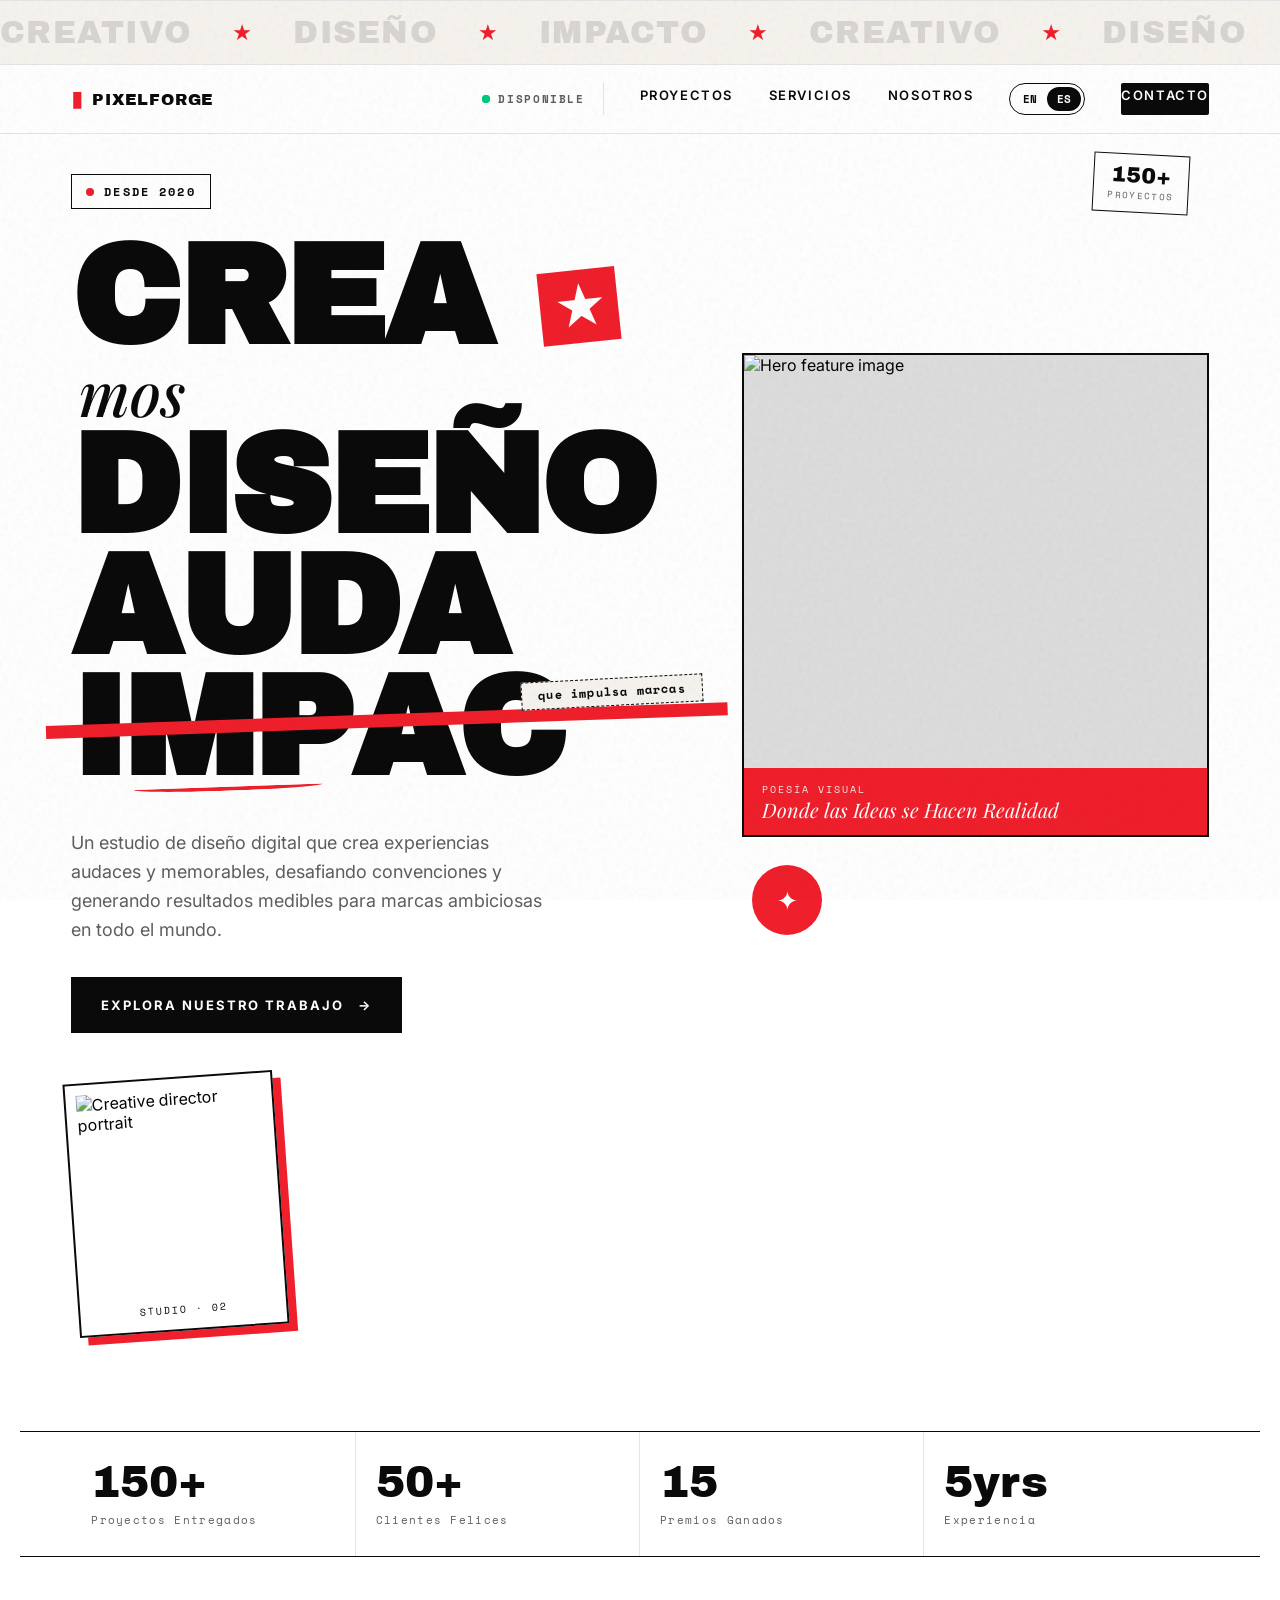
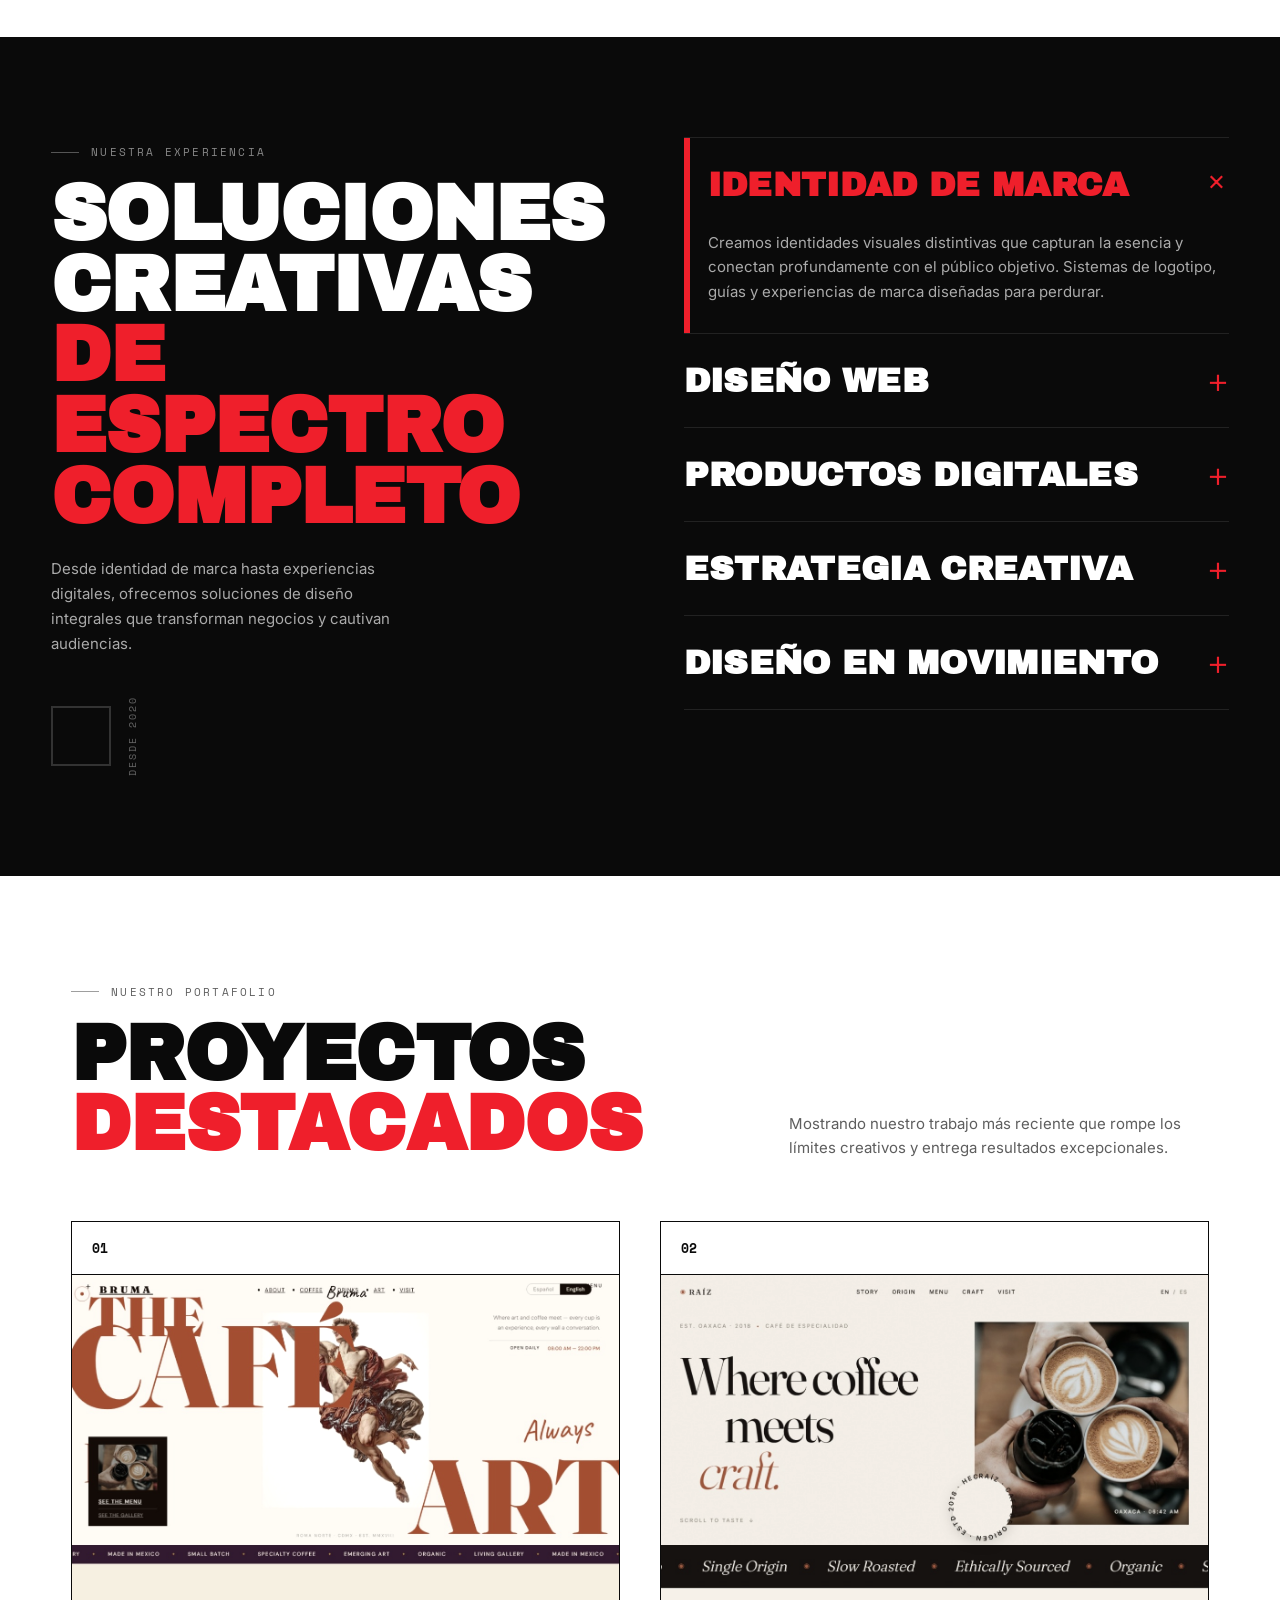
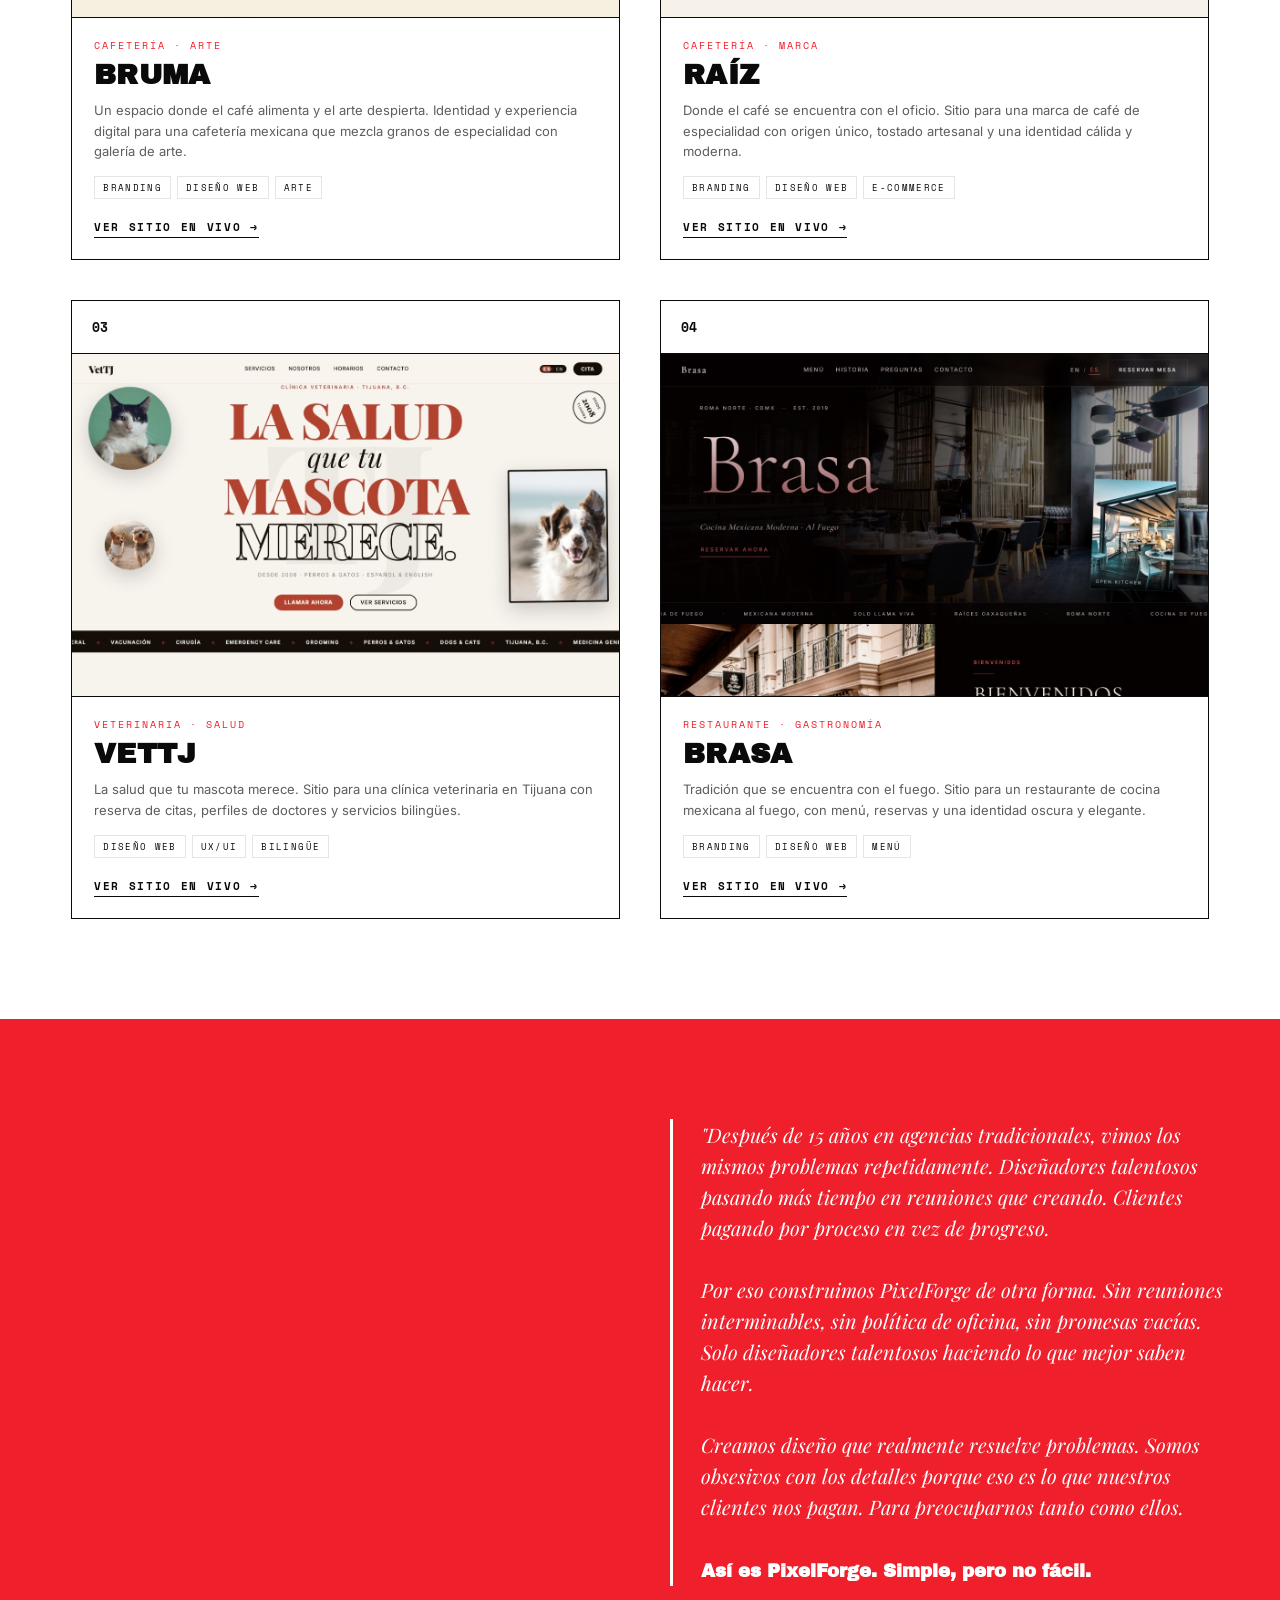
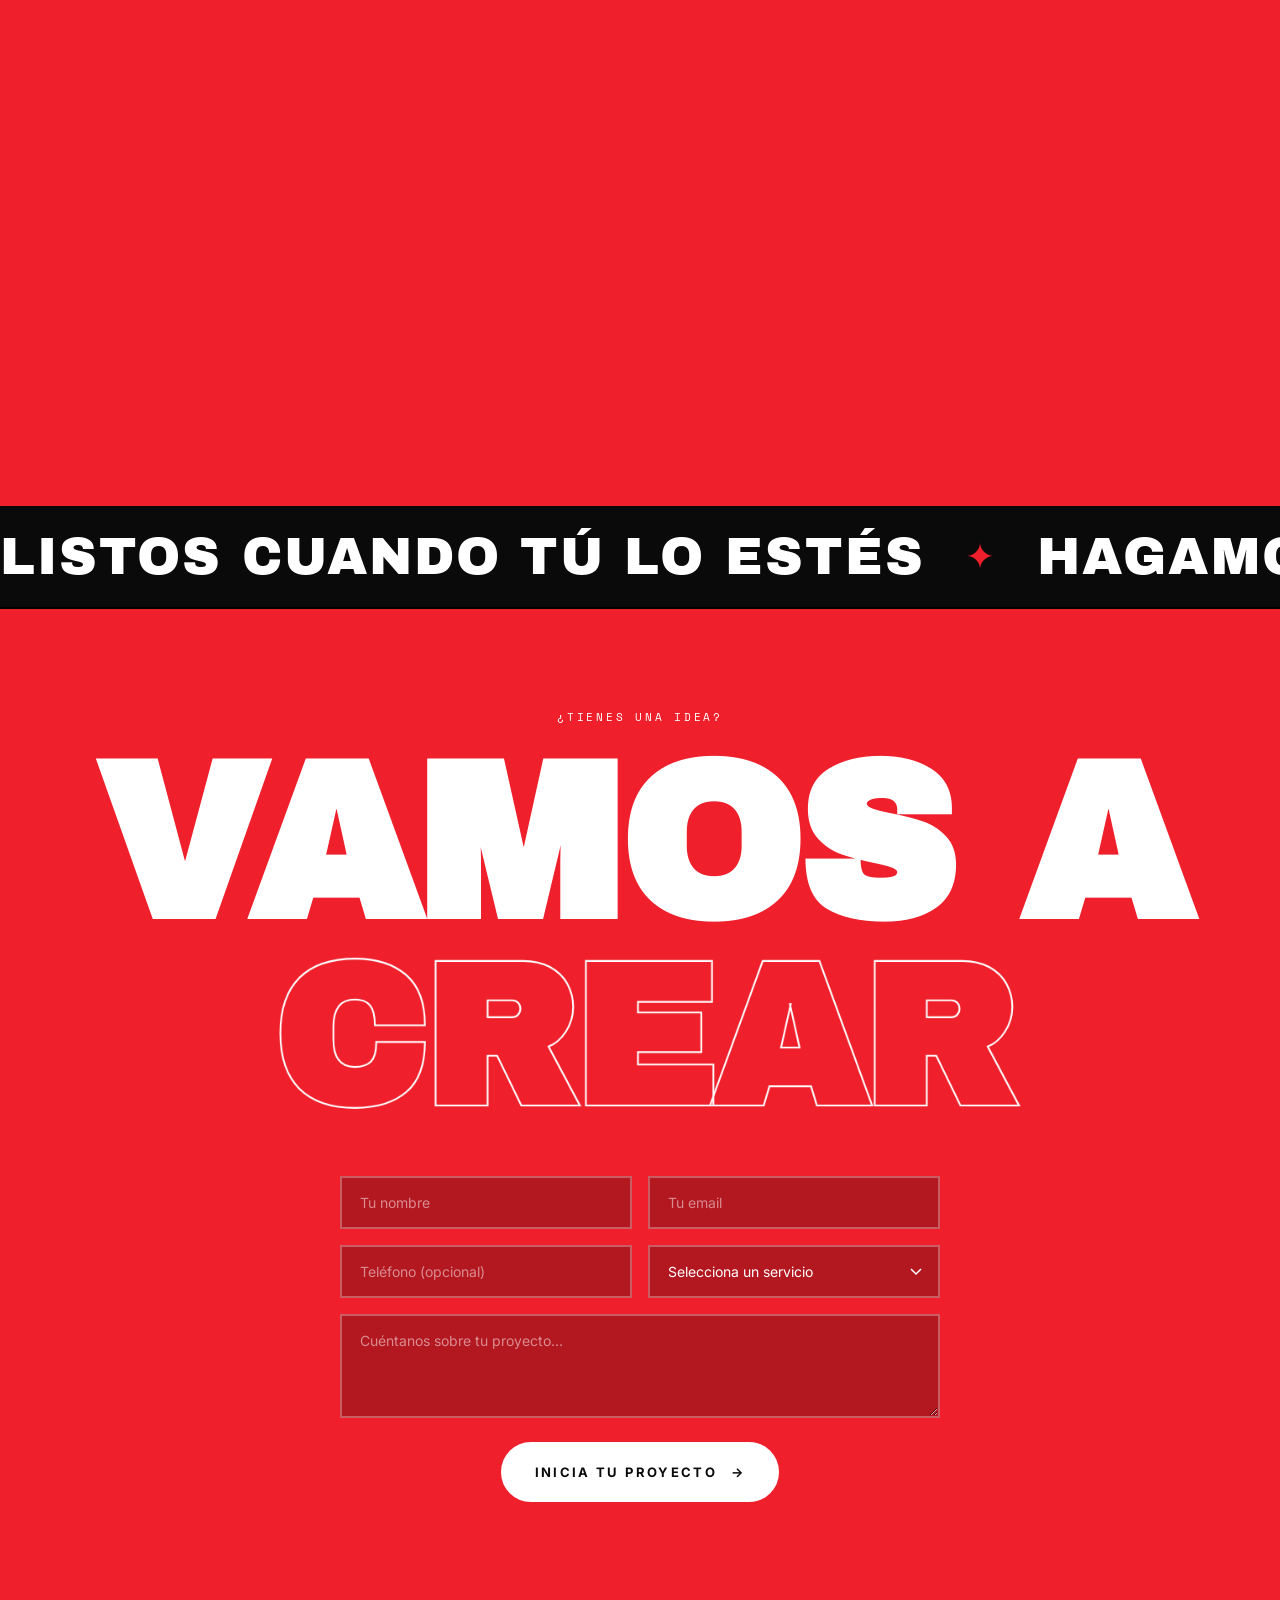
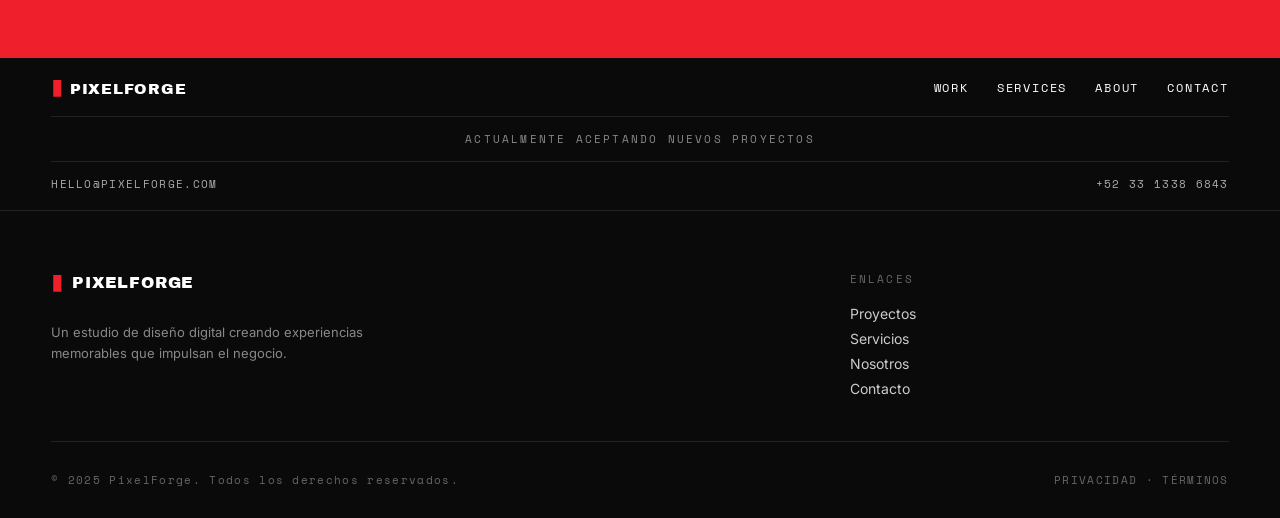
==== commit 3d71afe5: "Update phone number in midbar" ====
--- a/index.html
+++ b/index.html
@@ -406,7 +406,7 @@
     </div>
     <div class="midbar-meta">
       <span>HELLO@PIXELFORGE.COM</span>
-      <span>+1 (555) 867-5309</span>
+      <span>+52 33 1338 6843</span>
     </div>
   </div>
 
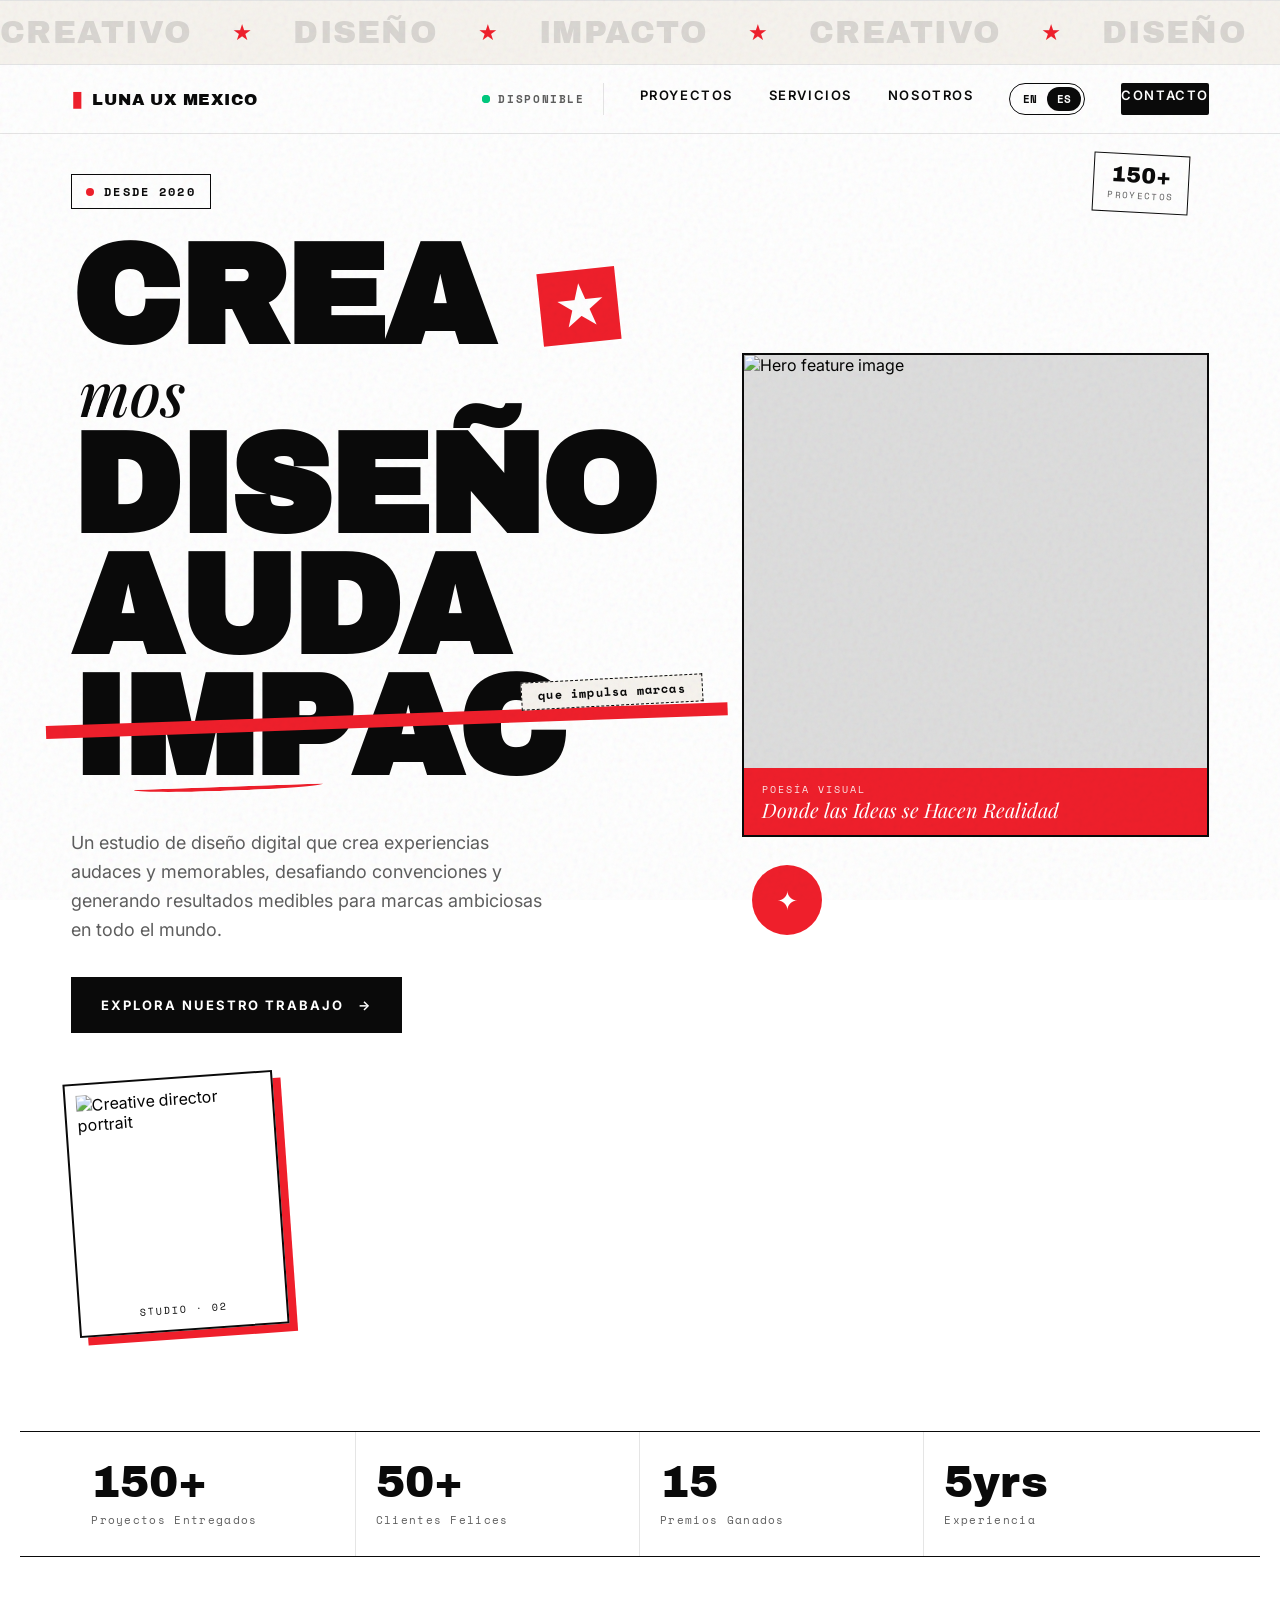
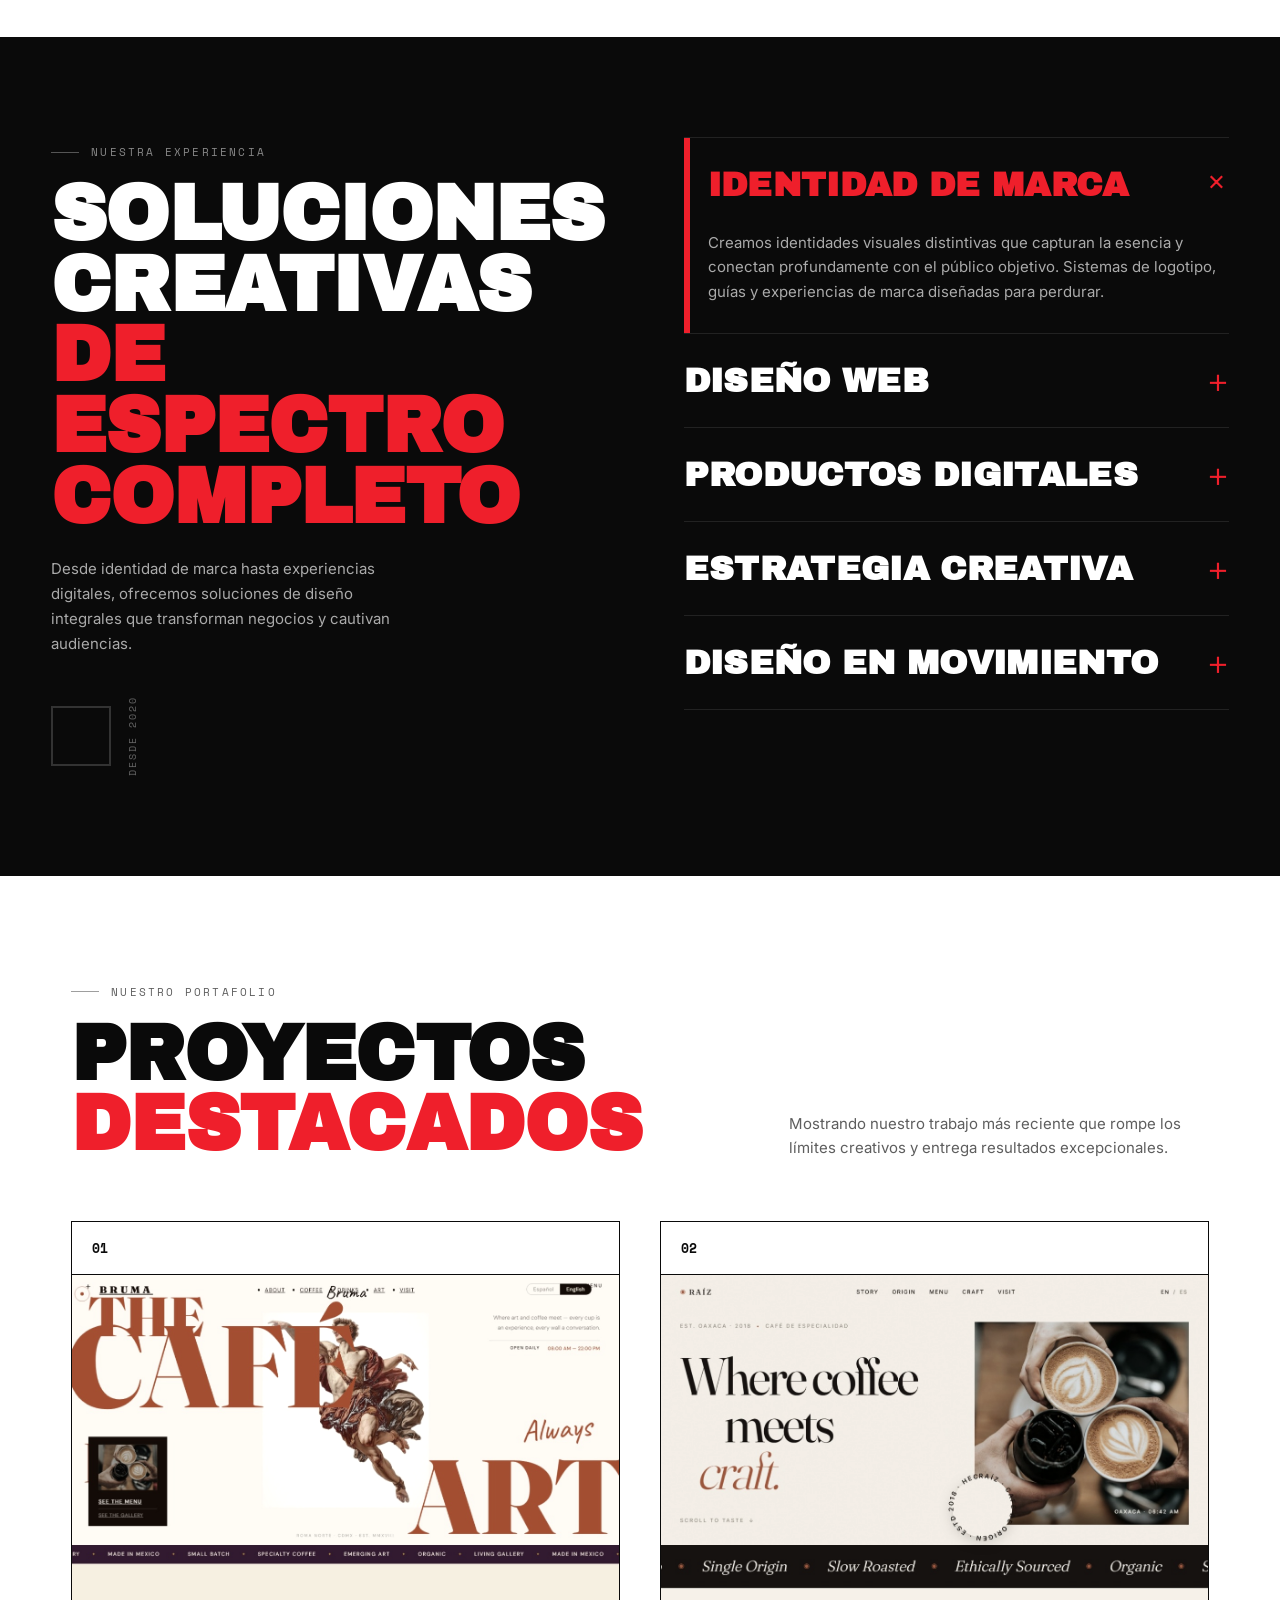
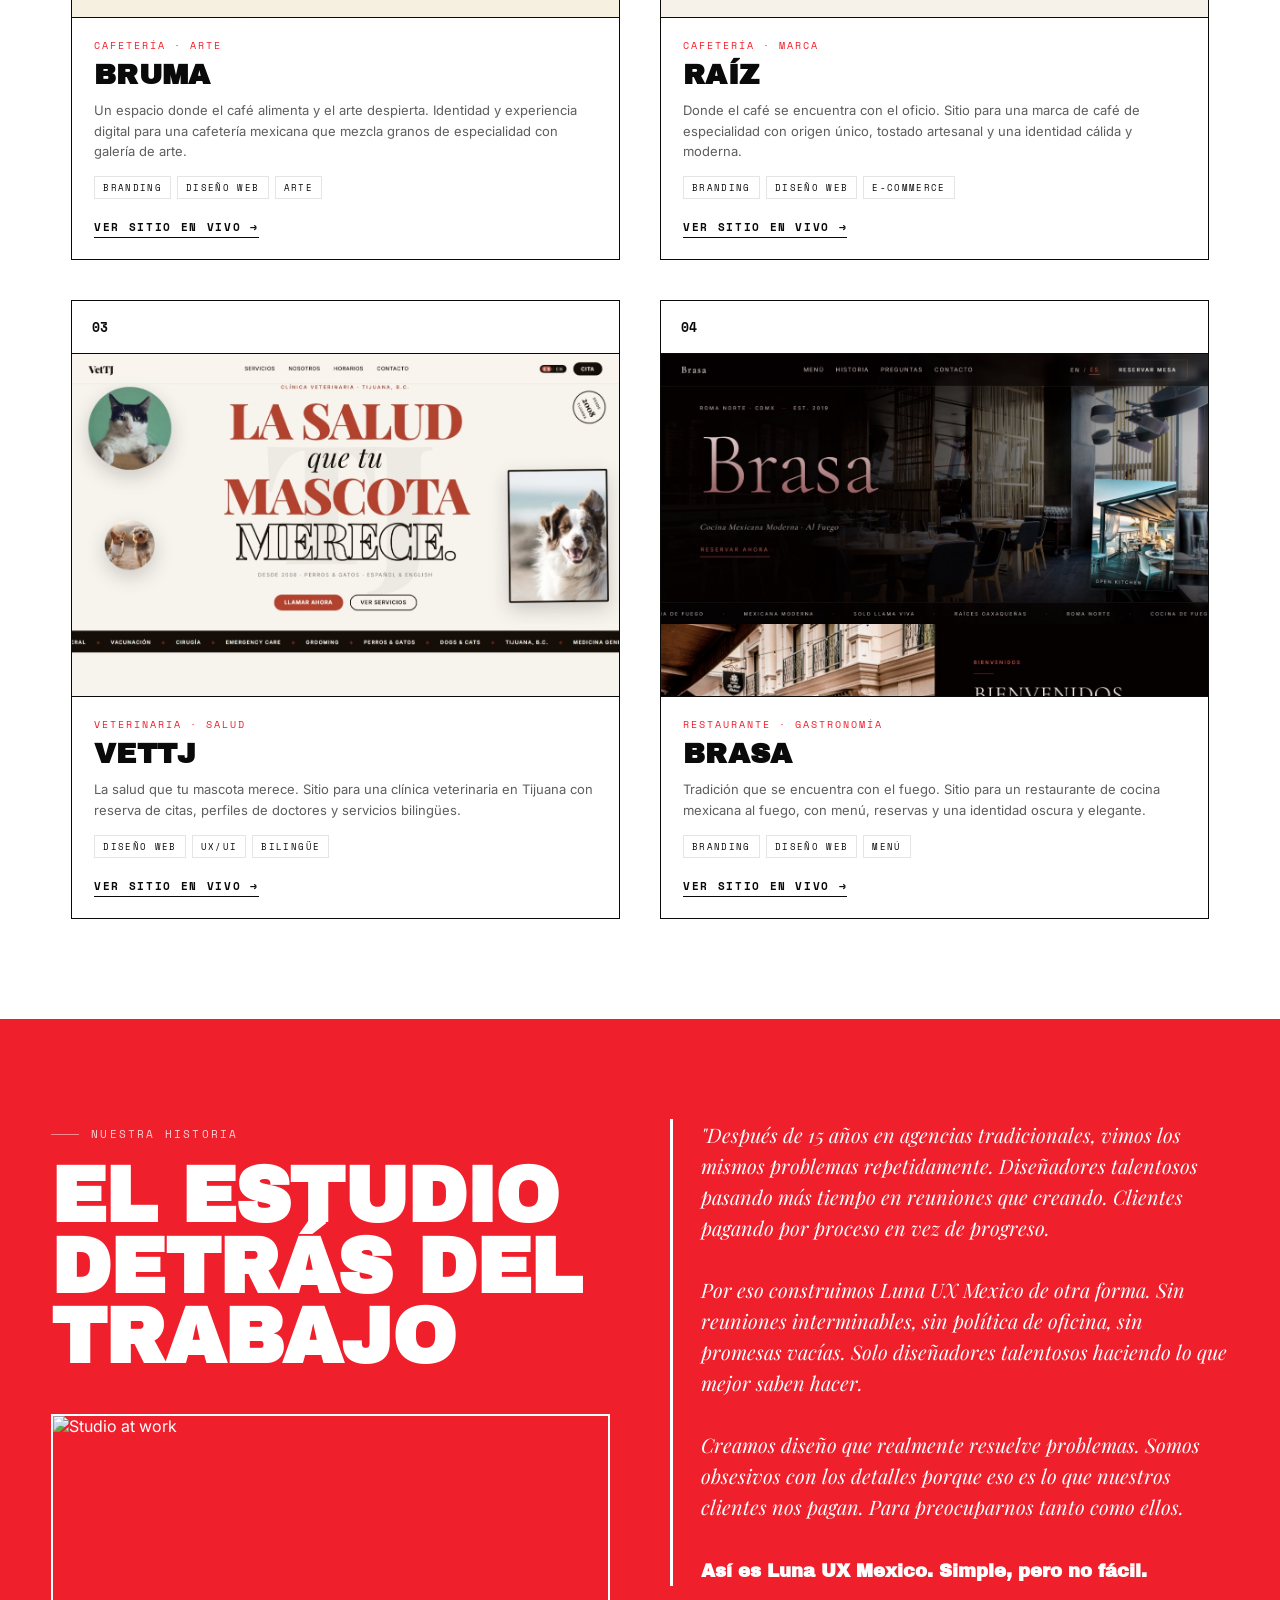
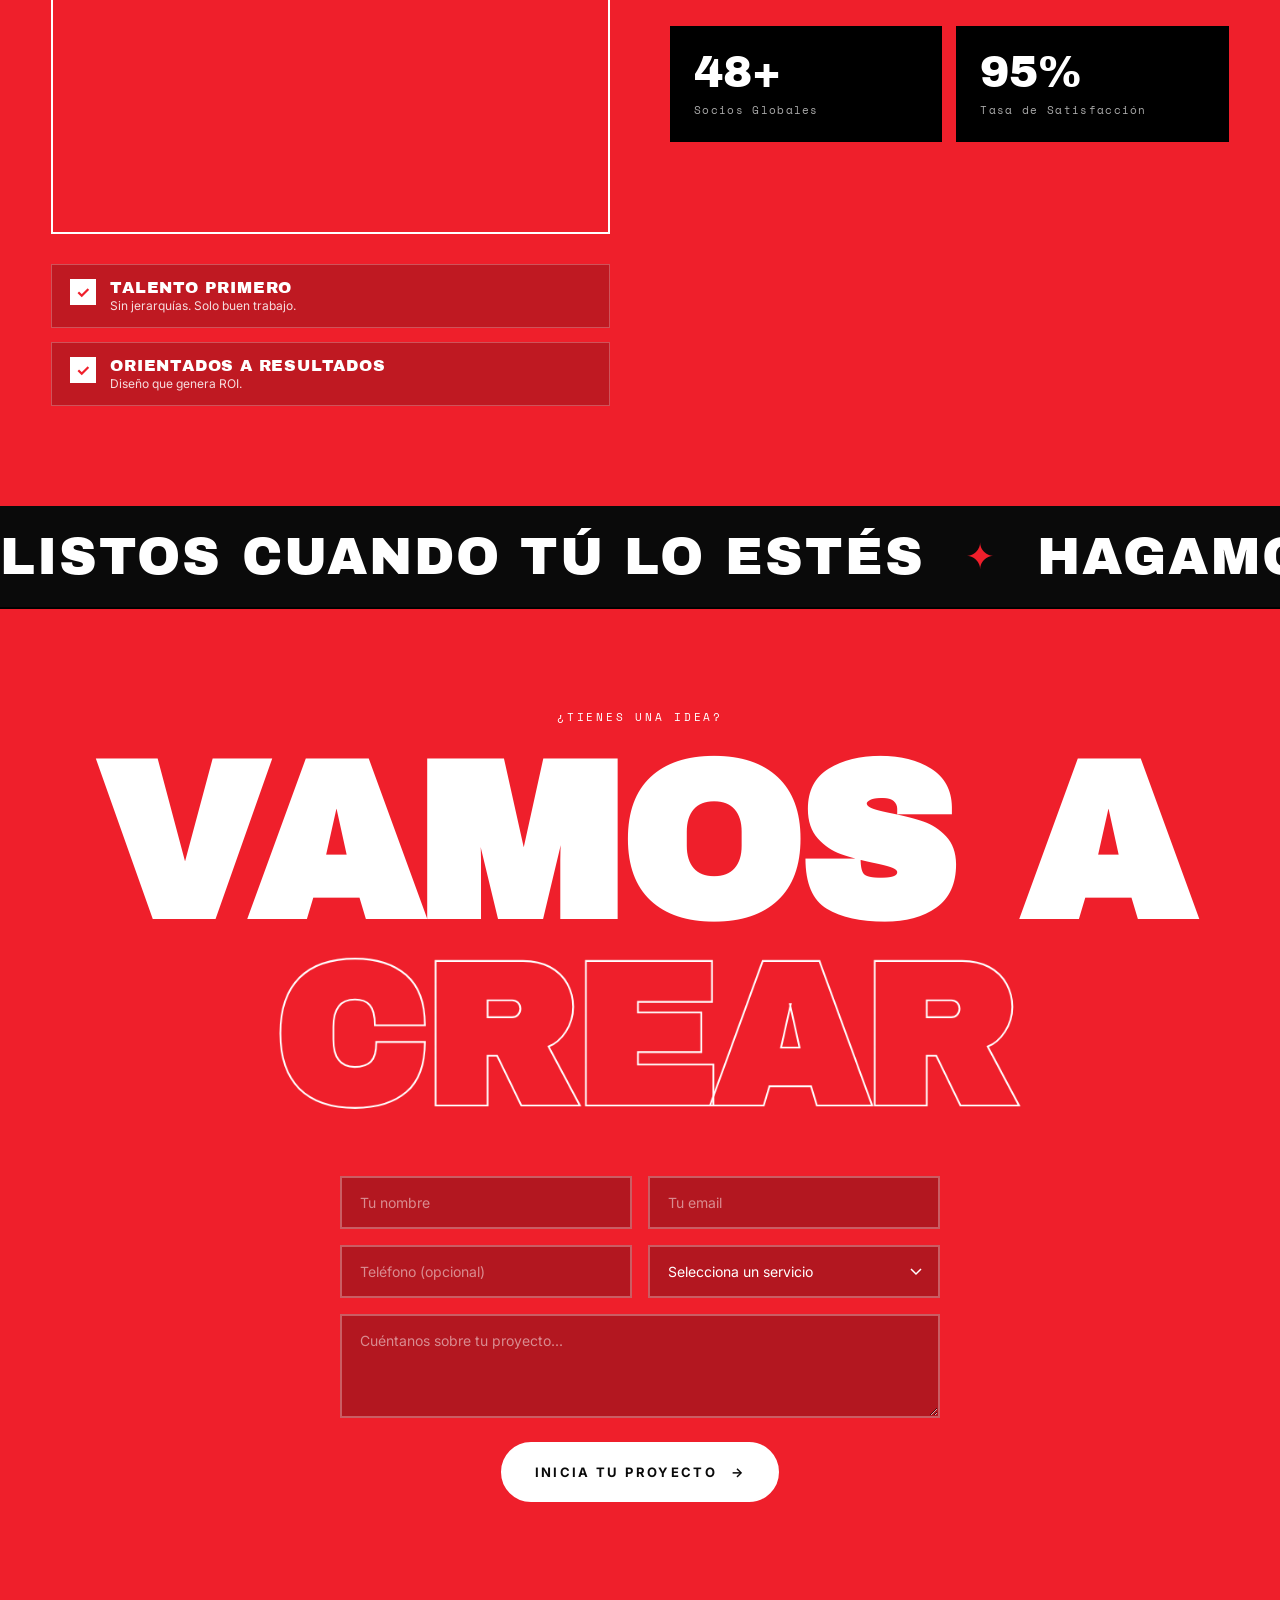
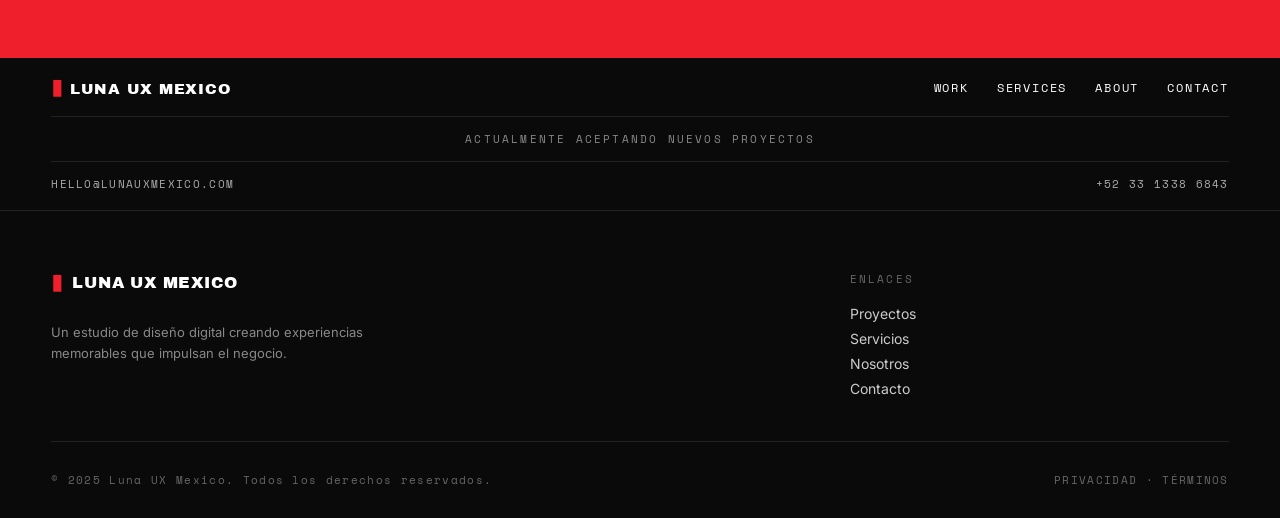
==== commit 1cc64387: "Rename company from PixelForge to Luna UX Mexico Updates all branding: page titles, nav logo, midbar" ====
--- a/index.html
+++ b/index.html
@@ -4,7 +4,7 @@
   <meta charset="UTF-8" />
   <meta name="viewport" content="width=device-width, initial-scale=1.0" />
   <meta name="google" content="notranslate" />
-  <title>PixelForge — Diseño Audaz, Impacto Real</title>
+  <title>Luna UX Mexico — Diseño Audaz, Impacto Real</title>
   <meta name="description" content="Un estudio de diseño digital que crea experiencias audaces y memorables, desafiando convenciones y generando resultados medibles para marcas ambiciosas en todo el mundo." />
   <link rel="preconnect" href="https://fonts.googleapis.com" />
   <link rel="preconnect" href="https://fonts.gstatic.com" crossorigin />
@@ -43,7 +43,7 @@
     <div class="nav-inner">
       <a href="#" class="logo">
         <span class="logo-mark">▮</span>
-        <span class="logo-text">PIXELFORGE</span>
+        <span class="logo-text">LUNA UX MEXICO</span>
       </a>
       <nav class="nav-links">
         <span class="nav-status">
@@ -322,11 +322,11 @@
         <blockquote class="about-quote" data-i18n-html="about.quote">
           "After 15 years in traditional agencies, we saw the same problems repeatedly. Talented designers spending more time in meetings than creating. Clients paying for process instead of progress.
           <br/><br/>
-          So we built PixelForge differently. No endless meetings, no office politics, no pitches that promise everything. Just talented designers doing what they do best.
+          So we built Luna UX Mexico differently. No endless meetings, no office politics, no pitches that promise everything. Just talented designers doing what they do best.
           <br/><br/>
           We create design that actually solves problems. We're obsessive about the details because that's what our clients pay us for. To care as much as they do.
           <br/><br/>
-          <strong>That's the PixelForge way. Simple, but not easy.</strong>
+          <strong>That's the Luna UX Mexico way. Simple, but not easy.</strong>
         </blockquote>
 
         <div class="about-stats">
@@ -392,7 +392,7 @@
   <div class="midbar">
     <div class="midbar-inner">
       <div class="midbar-logo">
-        <span class="logo-mark">▮</span> PIXELFORGE
+        <span class="logo-mark">▮</span> LUNA UX MEXICO
       </div>
       <div class="midbar-links">
         <a href="#work">WORK</a>
@@ -405,7 +405,7 @@
       <span data-i18n="midbar.sub">WE'RE CURRENTLY ACCEPTING NEW PROJECTS</span>
     </div>
     <div class="midbar-meta">
-      <span>HELLO@PIXELFORGE.COM</span>
+      <span>HELLO@LUNAUXMEXICO.COM</span>
       <span>+52 33 1338 6843</span>
     </div>
   </div>
@@ -414,7 +414,7 @@
   <footer class="footer">
     <div class="footer-grid">
       <div class="footer-brand">
-        <div class="logo"><span class="logo-mark">▮</span> PIXELFORGE</div>
+        <div class="logo"><span class="logo-mark">▮</span> LUNA UX MEXICO</div>
         <p data-i18n="footer.desc">A digital design studio crafting memorable experiences that drive business forward.</p>
       </div>
       <div class="footer-col">
@@ -433,7 +433,7 @@
       </div>
     </div>
     <div class="footer-bottom">
-      <span data-i18n="footer.copy">© 2025 PixelForge. All rights reserved.</span>
+      <span data-i18n="footer.copy">© 2025 Luna UX Mexico. All rights reserved.</span>
       <span data-i18n="footer.legal">PRIVACY · TERMS</span>
     </div>
   </footer>
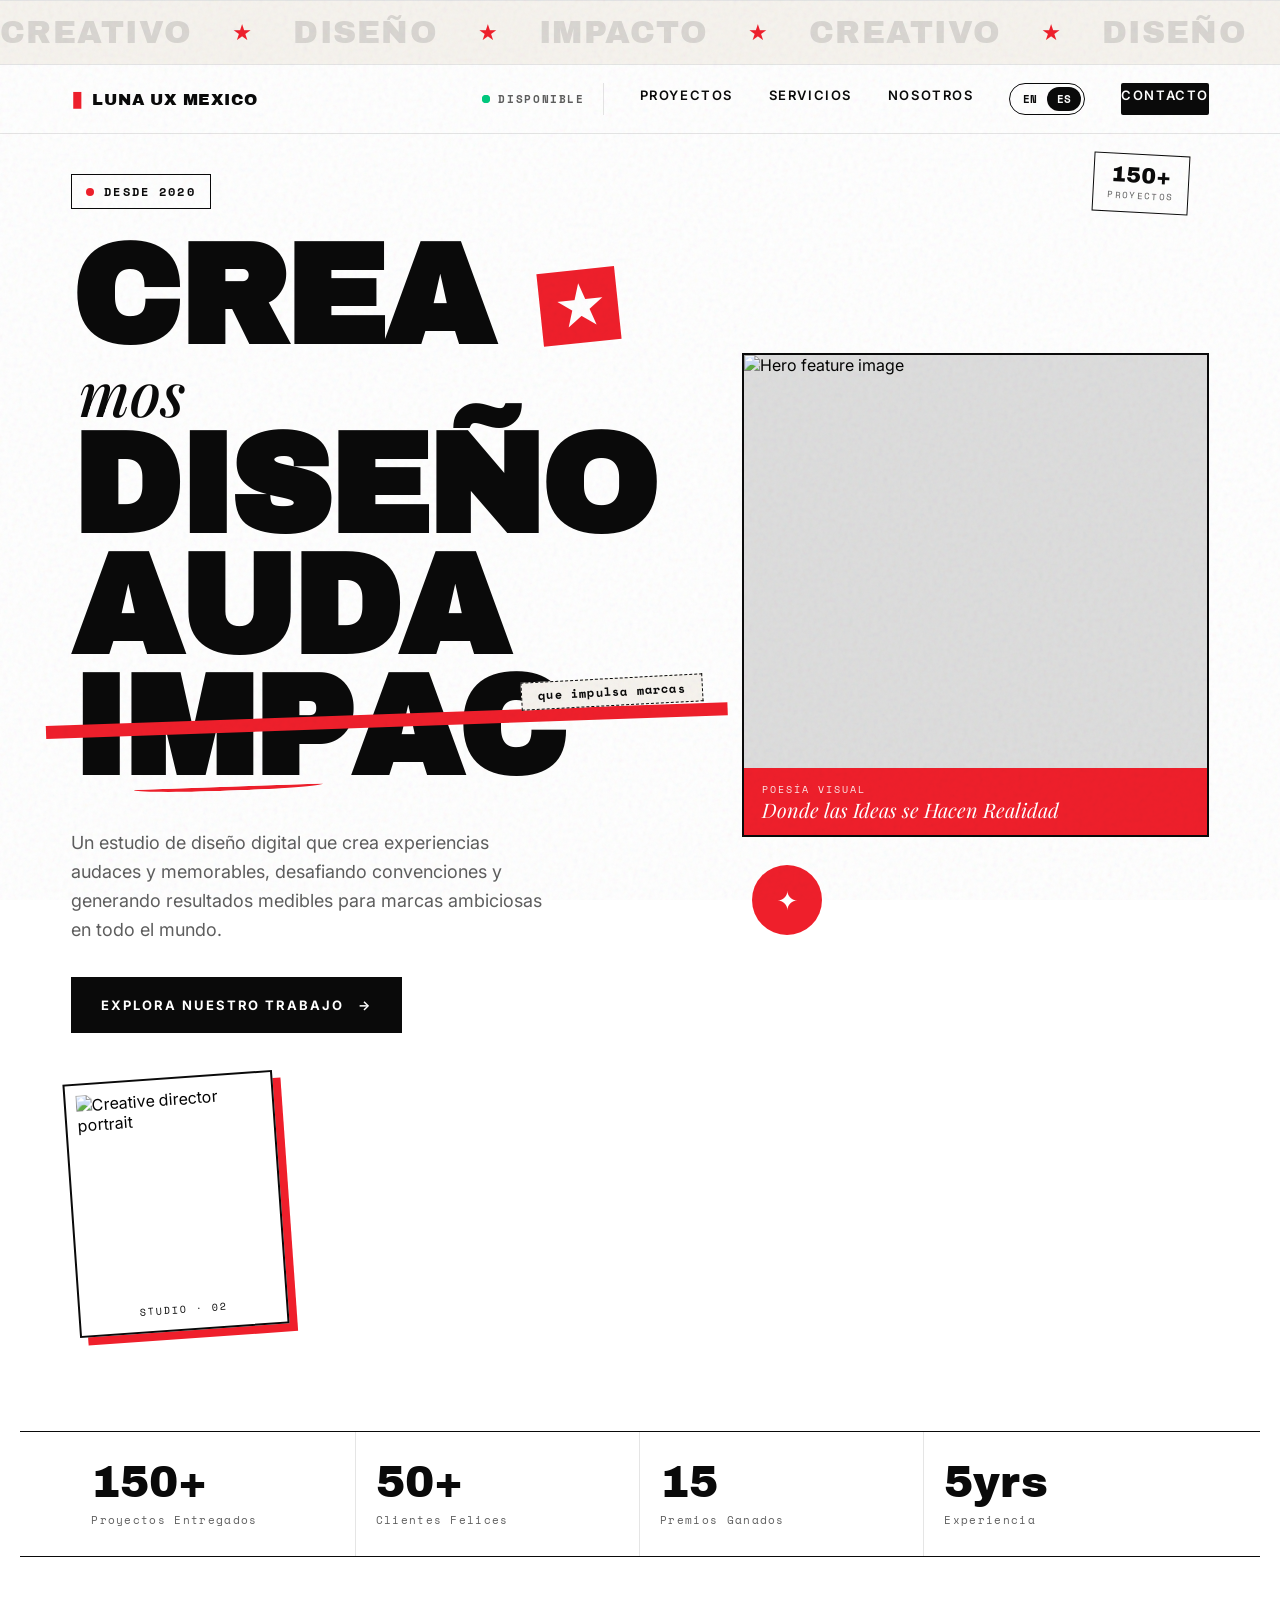
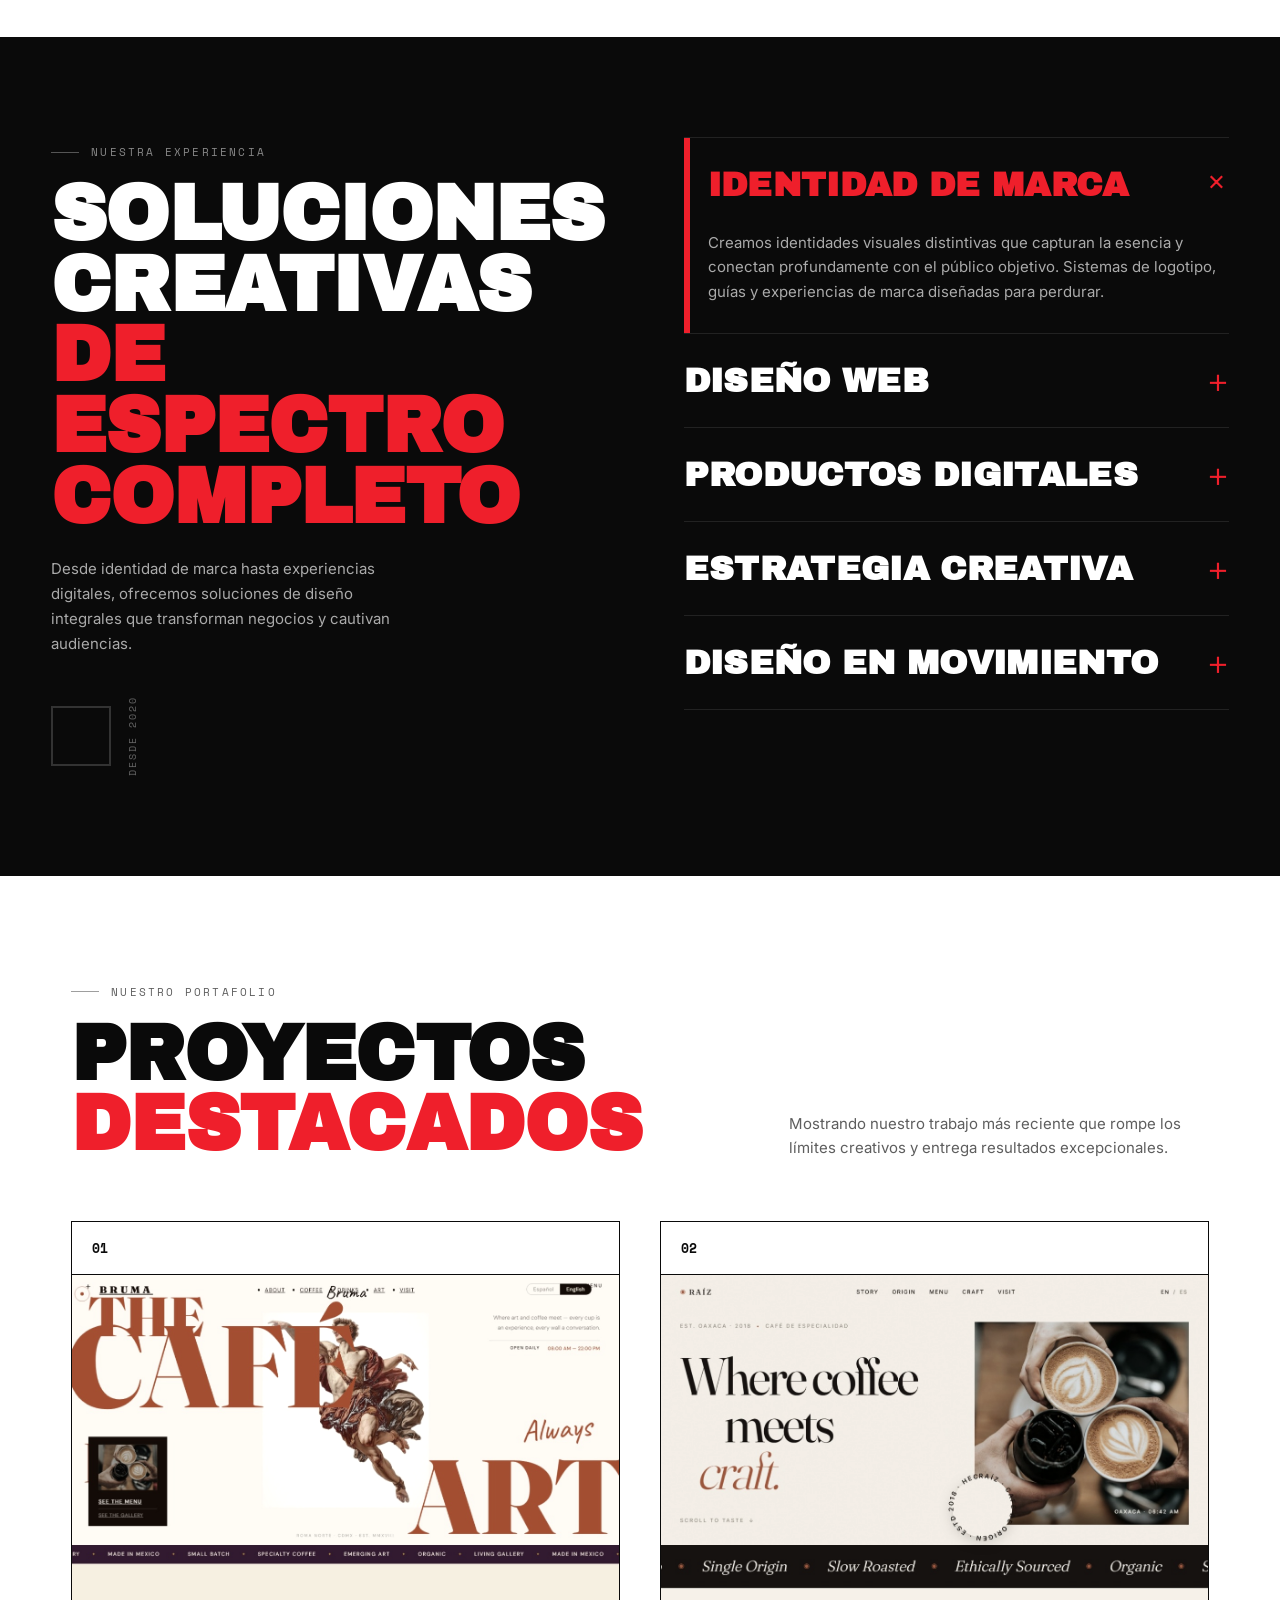
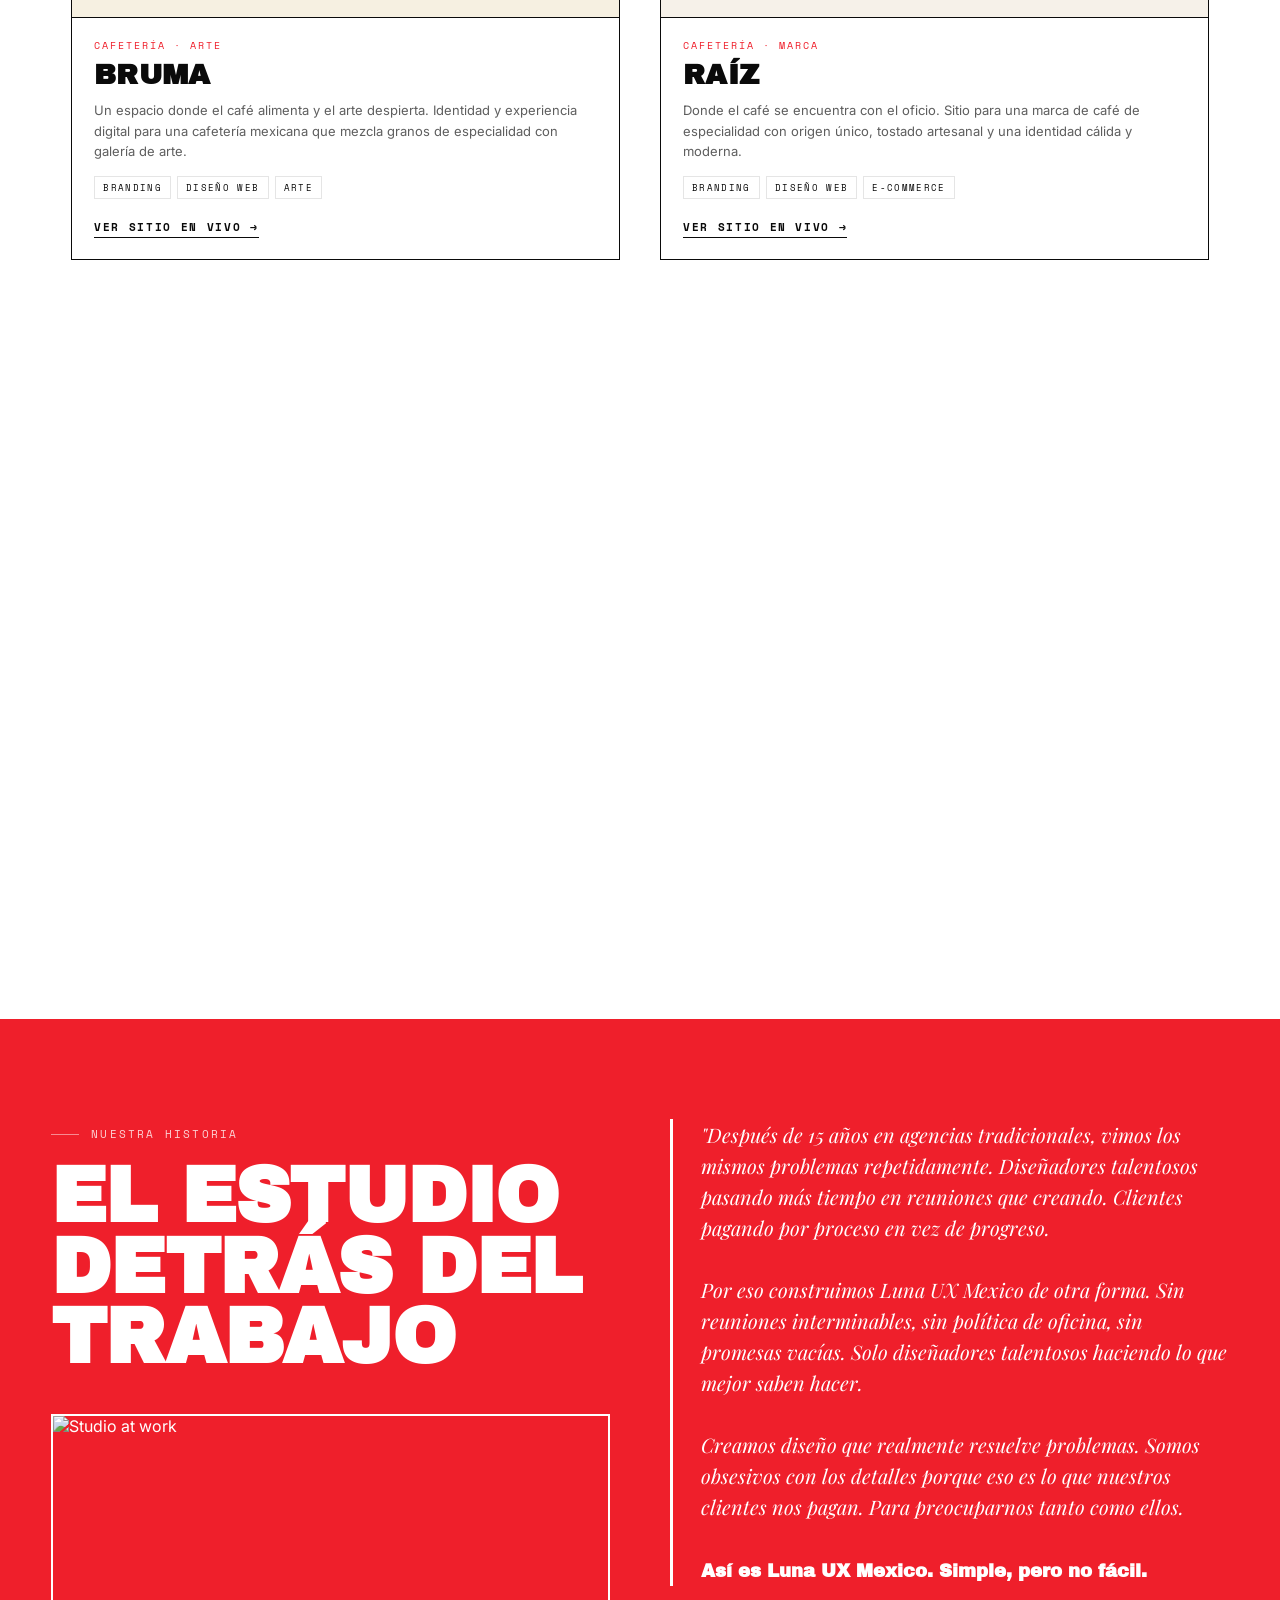
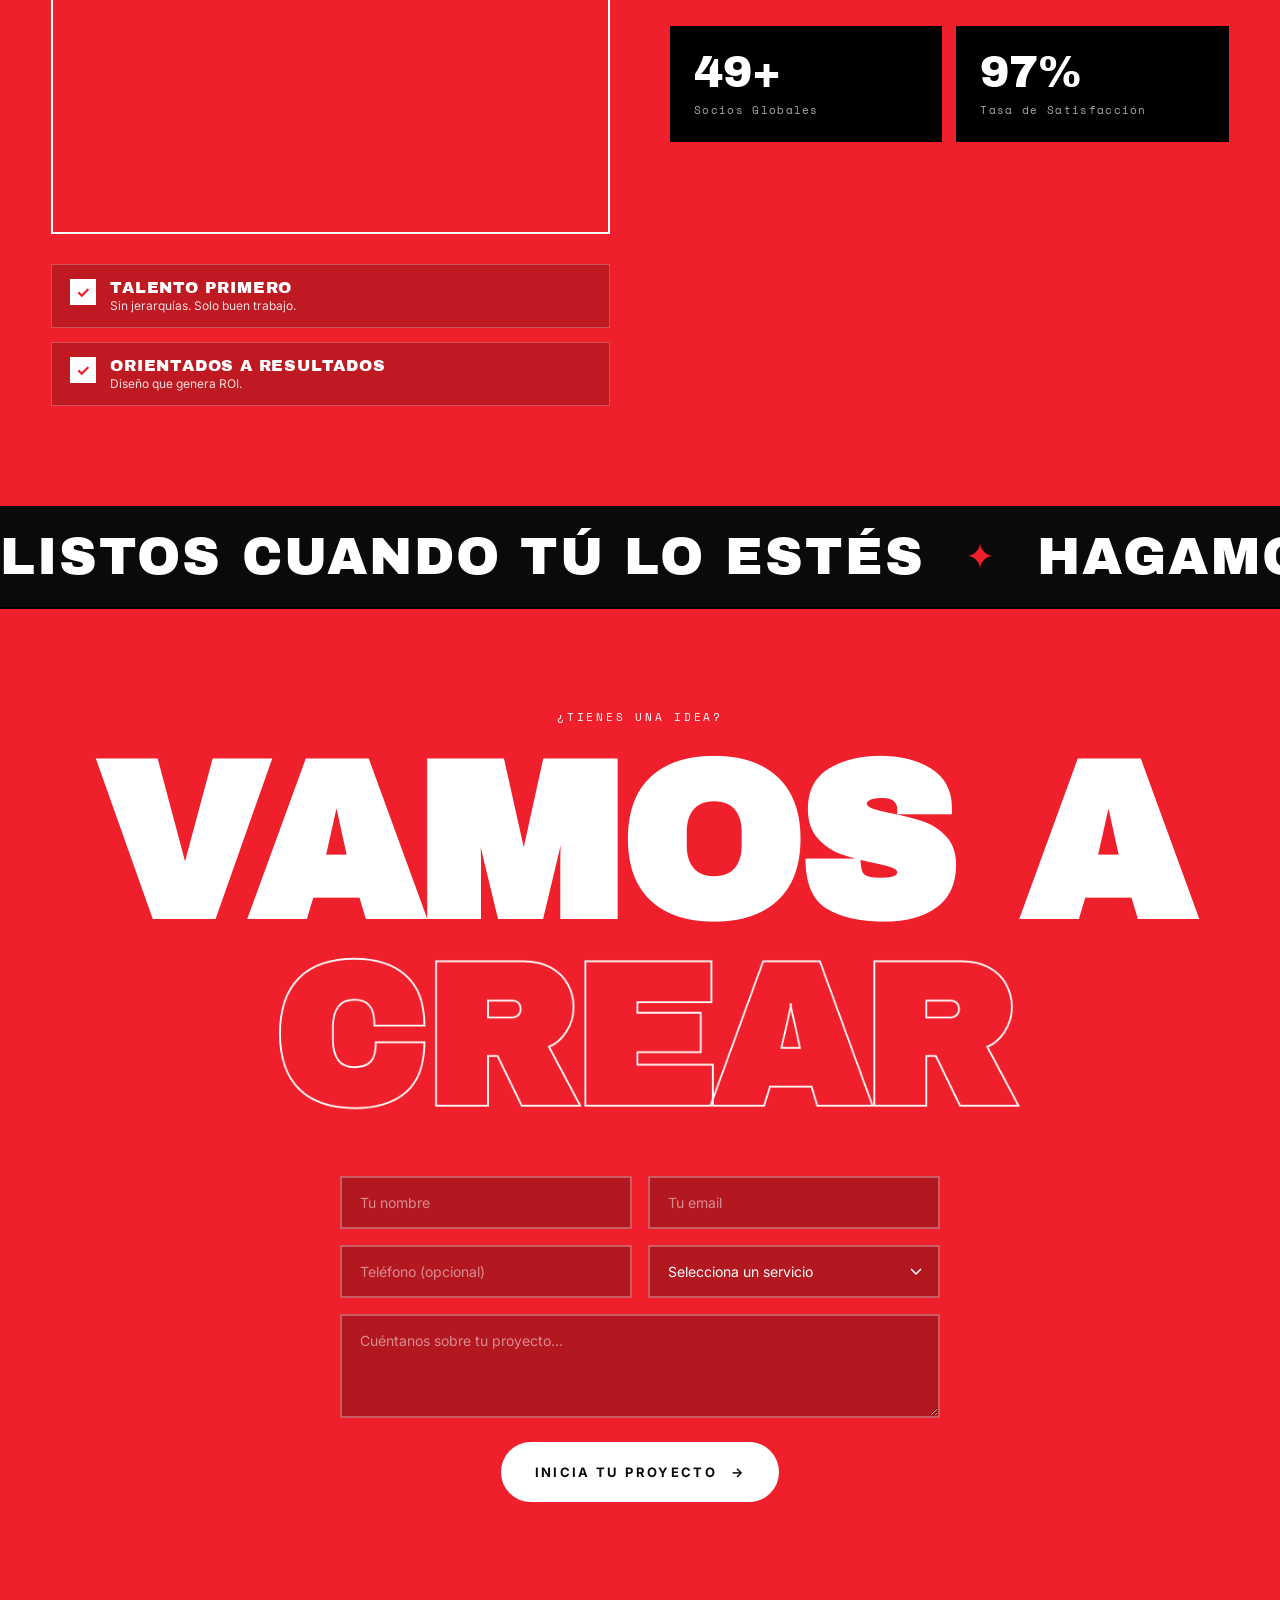
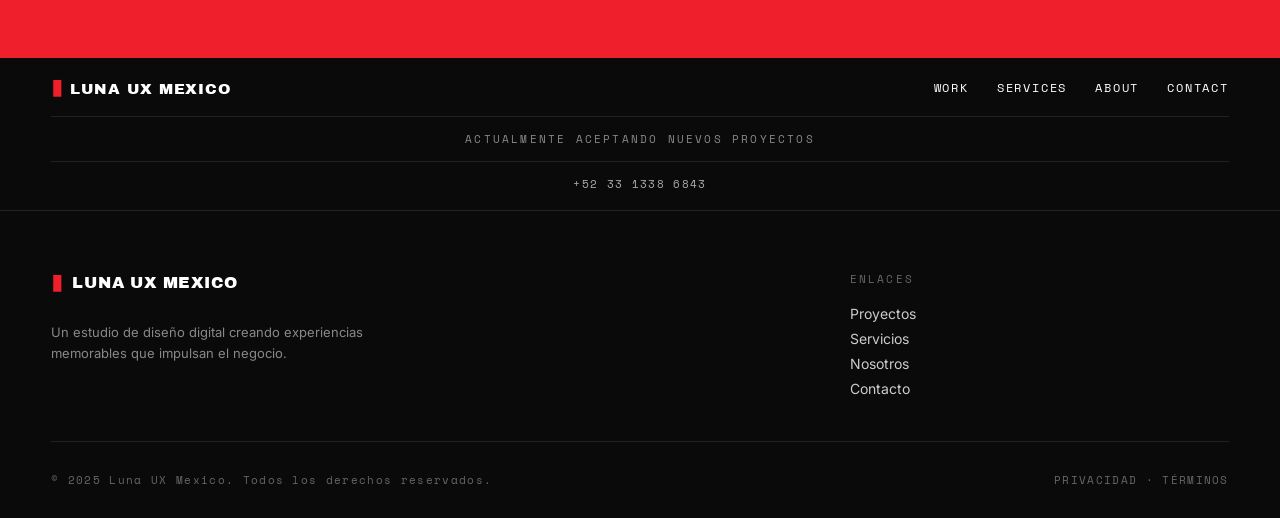
==== commit d5a2bc5c: "Remove email from midbar, center remaining phone" ====
--- a/index.html
+++ b/index.html
@@ -405,7 +405,6 @@
       <span data-i18n="midbar.sub">WE'RE CURRENTLY ACCEPTING NEW PROJECTS</span>
     </div>
     <div class="midbar-meta">
-      <span>HELLO@LUNAUXMEXICO.COM</span>
       <span>+52 33 1338 6843</span>
     </div>
   </div>
--- a/styles.css
+++ b/styles.css
@@ -1068,7 +1068,8 @@
   margin: 0 auto;
   padding-top: 14px;
   display: flex;
-  justify-content: space-between;
+  justify-content: center;
+  gap: 40px;
   font-family: var(--f-mono);
   font-size: 11px;
   letter-spacing: 0.12em;
